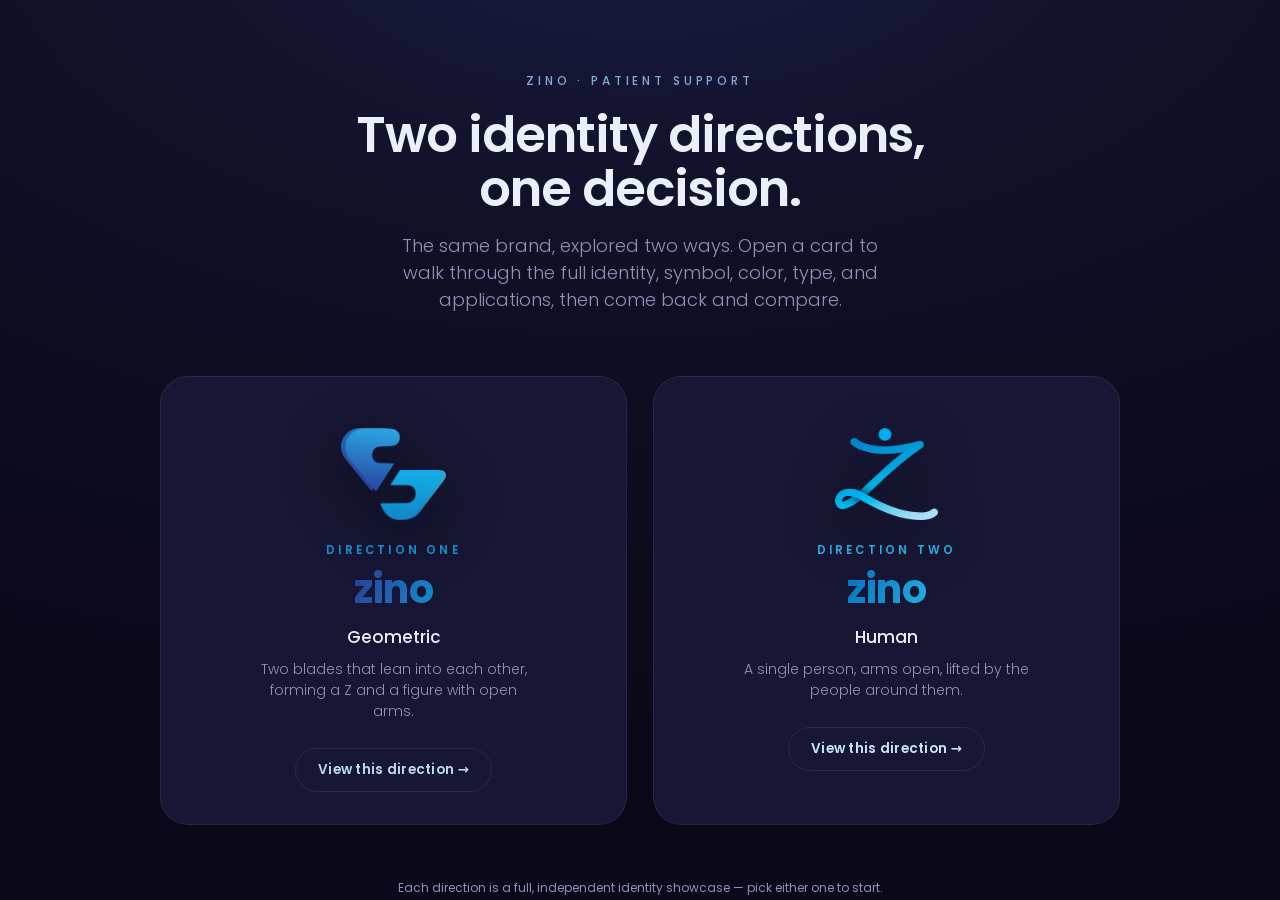
==== app/public/zino/index.html @ 40b1e0a9 "افزودن صفحه‌ی استاتیک Zino در مسیر /zino فایل مستقل HTML آپلودی کاربر (بدون جاوااسکریپت، دو مسیر طرا" ====
<!DOCTYPE html>
<html lang="en">
<head>
<meta charset="utf-8"/>
<meta name="viewport" content="width=device-width, initial-scale=1"/>
<title>Zino — Two Directions (standalone)</title>
<style>
  html,body{margin:0;padding:0;height:100%;background:#0A0819}
  .pane{display:none;position:fixed;inset:0}
  .pane iframe{display:block;width:100%;height:100%;border:0}
  #chooser{display:block}
  #geometric:target,#human:target{display:block}
  #geometric:target ~ #chooser,#human:target ~ #chooser{display:none}
</style>
</head>
<body>
<div class="pane" id="geometric"><iframe title="Geometric identity" srcdoc="&lt;!DOCTYPE html&gt;
&lt;html lang=&quot;en&quot;&gt;
&lt;head&gt;
&lt;meta charset=&quot;utf-8&quot;/&gt;
&lt;meta name=&quot;viewport&quot; content=&quot;width=device-width, initial-scale=1&quot;/&gt;
&lt;title&gt;Zino · Geometric Identity&lt;/title&gt;
&lt;link rel=&quot;preconnect&quot; href=&quot;https://fonts.googleapis.com&quot;&gt;
&lt;link rel=&quot;preconnect&quot; href=&quot;https://fonts.gstatic.com&quot; crossorigin&gt;
&lt;link href=&quot;https://fonts.googleapis.com/css2?family=Poppins:wght@300;400;500;600;700&amp;display=swap&quot; rel=&quot;stylesheet&quot;&gt;
&lt;style&gt;
:root{
  --navy900:#0A0819; --navy800:#110F26; --navy700:#0E1330; --navy600:#171634;
  --indigo:#2C3A94; --azure:#128FCD; --sky:#2AA0E0; --cyan:#14ADE6; --pale:#BBDEF4;
  --ink:#EAF0FA; --mut:#8C93B8; --line:rgba(255,255,255,.08);
  --grad:linear-gradient(120deg,#2C3A94,#128FCD);
  --f:&quot;Poppins&quot;,system-ui,-apple-system,sans-serif;
}
*{box-sizing:border-box;margin:0;padding:0}
html{scroll-behavior:smooth}
body{font-family:var(--f);background:var(--navy800);color:var(--ink);overflow-x:hidden;line-height:1.5;-webkit-font-smoothing:antialiased}
.wrap{max-width:1180px;margin:0 auto;padding:0 28px}
a{color:inherit;text-decoration:none}
h1,h2,h3{font-weight:600;letter-spacing:-.02em;line-height:1.05}
.eyebrow{font-size:12px;font-weight:500;letter-spacing:.34em;text-transform:uppercase;color:var(--azure)}
.mut{color:var(--mut)}

/* nav */
nav{position:fixed;top:0;left:0;right:0;z-index:50;display:flex;align-items:center;justify-content:space-between;
  padding:18px 28px;backdrop-filter:blur(10px);background:rgba(17,15,38,0);transition:background .4s,border-color .4s;border-bottom:1px solid transparent}
nav.solid{background:rgba(12,10,25,.72);border-bottom:1px solid var(--line)}
.brand{display:flex;align-items:center;gap:10px;font-weight:700;letter-spacing:-.01em;font-size:20px}
.brand svg{width:26px;height:23px}
.navlinks{display:flex;gap:26px;font-size:14px;color:var(--mut)}
.navlinks .switch{padding:5px 14px;border:1px solid var(--line);border-radius:40px;color:var(--ink)}
.navlinks .switch:hover{border-color:rgba(62,169,230,.5)}
.navlinks a:hover{color:var(--ink)}
@media(max-width:720px){.navlinks{display:none}}

/* hero */
.hero{position:relative;min-height:100svh;display:flex;flex-direction:column;align-items:center;justify-content:center;text-align:center;overflow:hidden;padding:96px 20px 120px}
.bg{position:absolute;inset:0;z-index:0;background:radial-gradient(120% 90% at 50% 10%,#1b1c46 0%,var(--navy800) 45%,var(--navy900) 100%)}
.pat{position:absolute;inset:-10%;width:120%;height:120%;opacity:.06;z-index:0;animation:heartbeat 1.8s ease-in-out infinite}
@keyframes heartbeat{0%,100%{opacity:.06}50%{opacity:0}}
.hero .inner{position:relative;z-index:2;display:flex;flex-direction:column;align-items:center}
.logostage{position:relative;width:min(64vw,440px);aspect-ratio:700/536;margin-bottom:48px}
@media(max-height:760px){.hero{padding:80px 20px 110px}.logostage{width:min(48vw,300px);margin-bottom:28px}.hero .eyebrow{margin-bottom:14px}.hero .sub{margin-top:12px}}
@media(max-height:600px){.hero{padding:64px 20px 100px}.logostage{width:min(38vw,220px);margin-bottom:18px}.scroll{bottom:16px}}
.logostage svg{position:absolute;inset:0;width:100%;height:100%;overflow:visible}
.lock .hwm,.lock .hps{opacity:0}
.lock .hwm{animation:rise .9s cubic-bezier(.2,.8,.2,1) 2.05s forwards}
.lock .hps{animation:rise .9s cubic-bezier(.2,.8,.2,1) 2.28s forwards}
.flourish{opacity:.5}
.flourish .ln{stroke-dasharray:var(--len);stroke-dashoffset:var(--len);animation:draw 2.4s ease .15s forwards}
@keyframes draw{to{stroke-dashoffset:0}}
.sym .piece{transform-box:fill-box;transform-origin:center;opacity:0}
.sym .pieceA{animation:inA 1.1s cubic-bezier(.2,.8,.2,1) 1.1s forwards}
.sym .pieceB{animation:inB 1.1s cubic-bezier(.2,.8,.2,1) 1.35s forwards}
@keyframes inA{from{opacity:0;transform:translate(-60px,-70px) rotate(-14deg) scale(.9)}to{opacity:1;transform:none}}
@keyframes inB{from{opacity:0;transform:translate(70px,72px) rotate(14deg) scale(.9)}to{opacity:1;transform:none}}
.hero h1{font-size:clamp(30px,5vw,60px);font-weight:600;max-width:14ch;opacity:0;animation:rise .9s ease 2s forwards}
.hero .sub{margin-top:18px;max-width:46ch;color:var(--mut);font-size:clamp(15px,1.6vw,18px);font-weight:300;opacity:0;animation:rise .9s ease 2.2s forwards}
.hero .eyebrow{opacity:0;animation:rise .9s ease 1.85s forwards;margin-bottom:22px}
@keyframes rise{from{opacity:0;transform:translateY(16px)}to{opacity:1;transform:none}}
.scroll{position:absolute;bottom:26px;left:50%;transform:translateX(-50%);z-index:2;font-size:11px;letter-spacing:.25em;text-transform:uppercase;color:var(--mut);opacity:0;text-align:center;animation:scrollRise 1s ease 2.6s forwards}
@keyframes scrollRise{from{opacity:0;transform:translate(-50%,16px)}to{opacity:1;transform:translateX(-50%)}}
.scroll::after{content:&quot;&quot;;display:block;width:1px;height:34px;margin:12px auto 0;background:linear-gradient(var(--azure),transparent);animation:pulse 1.8s ease-in-out infinite}
@keyframes pulse{0%,100%{opacity:.3;transform:scaleY(.6)}50%{opacity:1;transform:scaleY(1)}}

/* sections */
section{position:relative;padding:clamp(90px,13vh,150px) 0}
.reveal{opacity:0;transform:translateY(34px);transition:opacity .9s cubic-bezier(.2,.7,.2,1),transform .9s cubic-bezier(.2,.7,.2,1)}
.reveal.in{opacity:1;transform:none}
.d1{transition-delay:.08s}.d2{transition-delay:.16s}.d3{transition-delay:.24s}.d4{transition-delay:.32s}
.tag{font-size:12px;letter-spacing:.3em;text-transform:uppercase;color:var(--azure);margin-bottom:20px}

/* concept */
.concept h2{font-size:clamp(28px,4.4vw,52px);max-width:18ch;font-weight:500}
.concept .lead{margin-top:26px;max-width:56ch;font-size:clamp(17px,2vw,21px);color:#c7cde6;font-weight:300}
.concept .lead b{color:#fff;font-weight:600}

/* construction */
.constr{display:grid;grid-template-columns:1.1fr .9fr;gap:56px;align-items:center}
@media(max-width:820px){.constr{grid-template-columns:1fr;gap:36px}}
.stage{position:relative;aspect-ratio:461/404;width:100%;max-width:440px;margin:0 auto;background:radial-gradient(80% 80% at 50% 45%,#181a44,transparent 70%);border-radius:24px}
.stage svg{position:absolute;inset:8%;width:84%;height:84%;overflow:visible}
.stage .piece{transform-box:fill-box;transform-origin:center;transition:transform 1.2s cubic-bezier(.2,.8,.2,1),opacity 1s ease;opacity:.001}
.stage .pieceA{transform:translate(-14%,-16%) rotate(-10deg)}
.stage .pieceB{transform:translate(14%,16%) rotate(10deg)}
.stage.in .piece{opacity:1;transform:none}
.stage.in .pieceB{transition-delay:.18s}

/* system / lockups */
.grid{display:grid;gap:20px}
.lockgrid{grid-template-columns:repeat(3,1fr)}
@media(max-width:820px){.lockgrid{grid-template-columns:1fr 1fr}}
@media(max-width:520px){.lockgrid{grid-template-columns:1fr}}
.card{background:var(--navy600);border:1px solid var(--line);border-radius:20px;padding:34px 26px;display:flex;flex-direction:column;align-items:center;justify-content:center;gap:16px;min-height:210px;transition:transform .5s,border-color .5s}
.card:hover{transform:translateY(-4px);border-color:rgba(62,169,230,.4)}
.card .lab{font-size:12px;letter-spacing:.16em;text-transform:uppercase;color:var(--mut)}
.lk-vert{display:flex;flex-direction:column;align-items:center;gap:10px}
.lk-vert svg{width:64px;height:56px}
.lk-horiz{display:flex;align-items:center;gap:14px}
.lk-horiz svg{width:52px;height:46px}
.wm{font-weight:700;font-size:30px;letter-spacing:-.02em;line-height:.8}
.wm small{display:block;font-weight:300;font-size:8.5px;letter-spacing:.42em;color:var(--mut);margin-top:6px;text-transform:lowercase}
.card.onwhite{background:#fff} .card.onwhite .lab{color:#7a7f96}
.card.onblue{background:var(--indigo)}
.card svg .symMono path{}

/* color */
.swatches{display:grid;grid-template-columns:repeat(4,1fr);gap:16px}
@media(max-width:720px){.swatches{grid-template-columns:1fr 1fr}}
.sw{border-radius:18px;padding:20px;height:170px;display:flex;flex-direction:column;justify-content:flex-end;border:1px solid var(--line);transform:scale(.94);opacity:0;transition:transform .7s cubic-bezier(.2,.8,.2,1),opacity .7s}
.sw.in{transform:scale(1);opacity:1}
.sw .hex{font-size:13px;font-weight:500;letter-spacing:.04em} .sw .nm{font-size:12px;opacity:.7;margin-top:2px}

/* type */
.typewrap{display:grid;grid-template-columns:.8fr 1.2fr;gap:48px;align-items:center}
@media(max-width:820px){.typewrap{grid-template-columns:1fr;gap:28px}}
.aa{font-size:clamp(120px,20vw,240px);font-weight:700;line-height:.8;background:var(--grad);-webkit-background-clip:text;background-clip:text;color:transparent}
.specimen .z{font-weight:700;font-size:clamp(40px,7vw,84px);letter-spacing:-.03em}
.specimen .z small{display:block;font-weight:300;font-size:clamp(11px,1.6vw,15px);letter-spacing:.5em;color:var(--mut);margin-top:10px}
.wt{display:flex;gap:24px;flex-wrap:wrap;margin-top:26px;color:var(--mut);font-size:14px}
.wt b{color:var(--ink);font-weight:600}
.wt .l{font-weight:300}.wt .m{font-weight:500}.wt .b{font-weight:700}

/* applications */
.apps{display:grid;grid-template-columns:repeat(3,1fr);gap:22px;align-items:end}
@media(max-width:820px){.apps{grid-template-columns:1fr 1fr}}
@media(max-width:520px){.apps{grid-template-columns:1fr}}
.phone{background:linear-gradient(180deg,#14173a,#0d1030);border:1px solid var(--line);border-radius:34px;padding:14px;aspect-ratio:9/15;position:relative;box-shadow:0 30px 60px -30px rgba(0,0,0,.7)}
.screen{position:relative;background:linear-gradient(180deg,#0f1230,#0b0d24);border-radius:24px;height:100%;padding:20px 16px 30px;display:flex;flex-direction:column;gap:12px;overflow:hidden}
.screen::after{content:&quot;&quot;;position:absolute;bottom:12px;left:50%;transform:translateX(-50%);width:34%;height:4px;border-radius:3px;background:rgba(255,255,255,.16)}
.tabbar{margin-top:auto;display:flex;justify-content:space-around;align-items:center;padding:12px 6px 6px;border-top:1px solid var(--line)}
.tabbar span{width:24px;height:24px;border-radius:8px;background:rgba(255,255,255,.08)}
.tabbar span.on{background:var(--grad)}
.notch{position:absolute;top:20px;left:50%;transform:translateX(-50%);width:42px;height:5px;border-radius:3px;background:rgba(255,255,255,.15)}
.s-top{display:flex;align-items:center;gap:8px;margin-top:6px}
.s-top svg{width:22px;height:20px} .s-top .hi{font-size:12px;color:var(--mut)} .s-top .nm{font-weight:600;font-size:14px}
.tile{background:rgba(255,255,255,.05);border:1px solid var(--line);border-radius:14px;padding:12px}
.tile .t{font-size:10px;color:var(--mut);letter-spacing:.08em;text-transform:uppercase}
.tile .v{font-size:13px;font-weight:600;margin-top:4px}
.pill{background:var(--grad);color:#fff;border-radius:12px;padding:11px;text-align:center;font-size:12px;font-weight:600}
.ring svg{width:120px;height:120px;display:block;margin:2px auto}
.ring .rv{fill:#fff;font-size:22px;font-weight:700} .ring .rl{fill:var(--mut);font-size:9px;letter-spacing:.12em;text-transform:uppercase}
.appnote{grid-column:1/-1;text-align:center;color:var(--mut);font-size:13px;margin-top:8px}
.chip{display:inline-block;padding:3px 10px;border:1px solid var(--line);border-radius:20px;font-size:11px;color:var(--mut)}

/* footer */
footer{position:relative;text-align:center;padding:clamp(90px,14vh,160px) 0 70px;overflow:hidden}
.foot-sym{width:96px;height:84px;margin:0 auto 26px}
.bigmark{font-size:clamp(60px,15vw,180px);font-weight:700;letter-spacing:-.04em;line-height:.8;background:var(--grad);-webkit-background-clip:text;background-clip:text;color:transparent}
.bigmark small{display:block;-webkit-text-fill-color:var(--mut);color:var(--mut);font-weight:300;font-size:clamp(11px,1.6vw,16px);letter-spacing:.55em;margin-top:16px}
.cta{display:inline-block;margin-top:40px;background:var(--grad);color:#fff;font-weight:600;font-size:15px;padding:15px 34px;border-radius:40px;transition:transform .3s,box-shadow .3s;box-shadow:0 16px 40px -16px rgba(18,143,205,.7)}
.cta:hover{transform:translateY(-3px);box-shadow:0 22px 50px -16px rgba(18,143,205,.9)}
.micro{margin-top:40px;color:var(--mut);font-size:12px;letter-spacing:.04em}
.divider{height:1px;background:var(--line);max-width:1180px;margin:0 auto}
@media(prefers-reduced-motion:reduce){*{animation:none!important;transition:none!important} .sym .piece,.stage .piece,.sw,.reveal,.hero h1,.hero .sub,.hero .eyebrow{opacity:1!important;transform:none!important} .scroll{opacity:1!important;transform:translateX(-50%)!important} .flourish .ln{stroke-dashoffset:0!important} .lock .hwm,.lock .hps{opacity:1!important}}

/* traced wordmark uses */
.zh,.zs,.zp{display:block;width:auto}
.nav-wm{height:17px;width:auto;display:block}
.lkH .zh{height:22px} .lkH .zp{height:8px;margin-top:5px}
.lkV .zs{height:50px} .lkV .zp{height:8px;margin-top:8px}
.lkcol{display:flex;flex-direction:column;align-items:center}
.type-wm .zh{height:70px} .type-wm .zp{height:16px;margin-top:14px}
.foot-wm .zh{height:clamp(56px,13vw,150px)} .foot-wm .zp{height:clamp(11px,1.6vw,16px);margin-top:16px}

/* applications: real device */
.appstage{display:grid;grid-template-columns:.85fr 1.15fr;gap:60px;align-items:center}
@media(max-width:820px){.appstage{grid-template-columns:1fr;gap:40px;justify-items:center;text-align:center}}
.phonewrap{position:relative;display:flex;justify-content:center}
.phonewrap::before{content:&quot;&quot;;position:absolute;inset:-6% -14%;background:radial-gradient(closest-side,rgba(18,143,205,.38),rgba(44,58,148,.18) 55%,transparent 72%);filter:blur(34px);z-index:0}
.phoneimg{position:relative;z-index:1;width:min(70vw,310px);height:auto;filter:drop-shadow(0 44px 70px rgba(0,0,0,.6));animation:floaty 6.5s ease-in-out infinite}
@keyframes floaty{0%,100%{transform:translateY(0)}50%{transform:translateY(-12px)}}
.feat{list-style:none;display:flex;flex-direction:column;gap:22px;margin-top:28px}
@media(max-width:820px){.feat{text-align:left;display:inline-flex}}
.feat li{display:flex;gap:16px;align-items:flex-start}
.feat .fi{flex:none;width:42px;height:42px;border-radius:12px;background:var(--grad);display:grid;place-items:center;box-shadow:0 12px 26px -12px rgba(18,143,205,.75)}
.feat b{color:#fff;font-weight:600;font-size:16px}
.feat .ft{color:var(--mut);font-weight:300;font-size:14.5px;margin-top:2px}
&lt;/style&gt;
&lt;/head&gt;
&lt;body&gt;
&lt;svg width=&quot;0&quot; height=&quot;0&quot; style=&quot;position:absolute&quot; aria-hidden=&quot;true&quot;&gt;&lt;defs&gt;&lt;linearGradient id=&quot;footgrad&quot; x1=&quot;0&quot; y1=&quot;0&quot; x2=&quot;1&quot; y2=&quot;1&quot;&gt;&lt;stop offset=&quot;0&quot; stop-color=&quot;#2C3A94&quot;/&gt;&lt;stop offset=&quot;1&quot; stop-color=&quot;#128FCD&quot;/&gt;&lt;/linearGradient&gt;&lt;symbol id=&quot;wmS&quot; viewBox=&quot;0 0 960 1040&quot;&gt;&lt;g transform=&quot;translate(0.000000,1040.000000) scale(0.100000,-0.100000)&quot;&gt;&lt;path d=&quot;M5300 10374 c-102 -18 -163 -39 -240 -82 -74 -40 -186 -147 -219 -207 -11 -22 -25 -47 -30 -55 -26 -41 -44 -92 -57 -158 -70 -360 122 -673 469 -763 91 -24 254 -25 341 -3 250 63 409 211 489 454 30 92 30 240 0 330 -30 92 -87 207 -113 230 -3 3 -18 20 -33 39 -44 53 -142 127 -213 161 -39 18 -107 37 -175 50 -127 23 -118 22 -219 4z M590 8670 c-166 -25 -316 -132 -397 -284 l-38 -71 0 -175 c0 -167 1 -177 24 -220 66 -120 141 -196 261 -261 l45 -24 815 -2 c557 -2 816 -5 818 -13 2 -5 -54 -72 -124 -148 -233 -250 -369 -395 -474 -507 -47 -49 -137 -146 -200 -214 -63 -68 -126 -136 -140 -151 -239 -255 -306 -326 -365 -390 -38 -41 -99 -106 -135 -145 -37 -38 -100 -106 -141 -150 -40 -44 -76 -82 -79 -85 -3 -3 -39 -41 -80 -85 -40 -44 -113 -120 -160 -170 -91 -94 -157 -184 -183 -247 -9 -21 -21 -38 -26 -38 -7 0 -11 -62 -11 -184 0 -147 3 -185 14 -189 7 -3 17 -18 20 -33 14 -54 101 -160 176 -214 19 -14 58 -37 85 -50 l50 -25 1495 -5 c822 -3 1578 -3 1680 1 176 5 187 6 233 32 124 68 196 143 260 268 32 64 32 65 32 214 -1 149 -1 151 -33 215 -71 143 -178 238 -331 292 -55 20 -80 20 -973 18 -914 -1 -918 -1 -918 19 0 11 8 26 18 33 19 14 86 85 517 543 83 88 188 201 235 250 47 50 119 127 160 171 41 44 149 158 240 254 90 96 194 207 230 245 239 256 390 415 494 520 132 133 174 188 212 273 51 115 48 310 -6 424 -68 141 -183 241 -340 294 -52 18 -120 19 -1480 20 -784 1 -1450 -2 -1480 -6z M5320 8674 c-247 -50 -417 -173 -516 -374 -66 -134 -64 -69 -64 -1670 0 -1608 -3 -1533 67 -1677 29 -60 57 -98 123 -164 88 -89 140 -124 250 -166 80 -31 241 -42 346 -24 132 23 293 122 385 236 55 68 119 206 130 279 6 37 8 665 7 1561 l-3 1500 -23 55 c-49 120 -89 179 -176 263 -72 70 -161 121 -264 153 -75 23 -211 38 -262 28z M2030 4310 c-30 -4 -89 -13 -130 -19 -345 -51 -755 -233 -1021 -452 -84 -69 -211 -197 -283 -282 -54 -66 -173 -239 -207 -302 -82 -153 -167 -356 -186 -445 -2 -14 -11 -45 -19 -70 -7 -25 -24 -103 -36 -175 -23 -129 -23 -137 -23 -1030 l0 -900 22 -60 c41 -110 124 -244 204 -324 28 -28 121 -77 204 -108 76 -28 278 -26 360 4 70 26 118 48 161 77 44 30 169 198 208 281 64 134 66 164 66 1059 0 944 0 940 97 1126 63 121 91 159 182 250 111 112 208 176 356 233 75 30 221 57 305 57 108 0 263 -37 370 -88 229 -109 414 -315 505 -562 44 -118 47 -175 54 -1080 6 -658 11 -875 20 -905 26 -81 74 -167 137 -247 35 -45 64 -85 64 -89 0 -15 121 -81 205 -112 51 -19 80 -22 190 -21 113 1 139 4 197 26 86 32 176 86 196 118 9 14 40 54 68 90 61 77 95 141 123 236 22 70 22 75 18 969 -3 872 -4 904 -25 1015 -94 505 -339 932 -714 1246 -227 190 -542 353 -818 423 -192 49 -315 63 -555 66 -132 2 -265 0 -295 -5z M7070 4310 c-30 -5 -91 -13 -135 -20 -125 -17 -320 -66 -425 -105 -132 -49 -290 -120 -390 -176 -197 -110 -441 -316 -596 -504 -135 -164 -271 -409 -337 -607 -90 -269 -117 -437 -117 -733 0 -280 36 -523 106 -705 7 -19 16 -46 20 -60 11 -41 103 -238 152 -325 139 -247 381 -505 627 -671 287 -192 612 -319 947 -369 54 -7 106 -19 117 -24 27 -15 585 -15 613 0 11 6 63 17 117 25 149 22 230 43 426 111 121 42 311 132 395 187 19 13 62 40 94 61 202 130 415 345 571 575 149 219 282 557 310 790 4 30 13 70 21 89 18 44 20 590 3 624 -7 11 -20 68 -30 126 -19 106 -46 215 -69 281 -26 72 -52 136 -71 172 -10 20 -19 41 -19 47 0 13 -114 212 -155 272 -100 141 -266 325 -385 425 -73 61 -216 164 -227 164 -4 0 -14 6 -22 14 -9 7 -46 30 -83 49 -37 20 -75 41 -85 46 -36 20 -170 79 -213 94 -25 8 -56 20 -70 25 -29 12 -138 44 -225 66 -182 46 -369 66 -603 65 -114 -1 -232 -5 -262 -9z m438 -1100 c120 -22 141 -29 272 -93 127 -63 226 -145 324 -267 53 -66 136 -200 136 -219 0 -6 9 -30 19 -53 59 -132 89 -349 71 -523 -11 -113 -15 -132 -48 -245 -70 -243 -262 -476 -492 -597 -150 -78 -262 -105 -440 -105 -134 -1 -219 11 -315 43 -306 103 -538 333 -641 636 -33 97 -64 279 -64 378 0 159 51 375 118 505 126 243 302 396 582 506 30 11 129 33 220 47 63 10 155 5 258 -13z&quot;/&gt;&lt;/g&gt;&lt;/symbol&gt;&lt;symbol id=&quot;wmH&quot; viewBox=&quot;0 0 2056.000000 816.000000&quot;&gt;&lt;g transform=&quot;translate(0.000000,816.000000) scale(0.100000,-0.100000)&quot;&gt;&lt;path d=&quot;M6721 7565 c-26 -24 -54 -38 -86 -44 -71 -13 -223 -165 -236 -236 -6 -32 -20 -60 -44 -86 -35 -39 -35 -39 -35 -319 0 -280 0 -280 35 -319 24 -26 38 -54 44 -86 13 -71 165 -223 236 -236 32 -6 60 -20 86 -44 39 -35 39 -35 319 -35 280 0 280 0 319 35 26 24 54 38 86 44 44 8 59 20 181 142 134 134 134 134 134 211 0 75 1 78 40 123 59 68 62 261 5 324 -24 26 -38 54 -44 86 -6 31 -19 58 -40 79 -21 21 -34 48 -40 80 -13 72 -164 224 -236 237 -32 6 -60 20 -86 44 -39 35 -39 35 -319 35 -280 0 -280 0 -319 -35z M11199 5723 c-42 -38 -42 -38 -285 -43 -243 -5 -243 -5 -279 -40 -36 -35 -36 -35 -160 -40 -123 -5 -124 -5 -157 -37 -23 -22 -49 -36 -82 -42 -32 -6 -58 -19 -80 -40 -21 -21 -48 -34 -80 -40 -32 -6 -58 -19 -80 -40 -21 -21 -48 -34 -80 -40 -41 -8 -59 -19 -120 -80 -61 -61 -78 -72 -120 -80 -75 -14 -463 -402 -477 -477 -8 -42 -19 -59 -80 -120 -61 -61 -72 -79 -80 -120 -6 -32 -19 -59 -40 -80 -21 -22 -34 -48 -40 -80 -7 -34 -19 -59 -44 -84 -34 -35 -35 -38 -35 -112 0 -75 -1 -78 -40 -123 -40 -46 -40 -46 -40 -160 0 -114 0 -114 -40 -160 -40 -46 -40 -46 -40 -1246 0 -1199 0 -1199 35 -1238 24 -26 38 -54 44 -86 8 -44 20 -59 140 -179 131 -131 131 -131 215 -136 80 -6 86 -8 125 -43 62 -56 259 -57 320 -2 26 24 54 38 87 44 44 9 58 20 221 183 173 174 173 174 173 1290 0 1117 0 1117 40 1163 40 46 40 46 40 161 0 114 0 114 36 154 25 28 39 55 45 88 14 73 409 467 482 481 33 6 59 19 81 40 21 21 48 34 80 40 33 6 58 19 82 42 55 53 573 53 628 0 24 -23 49 -36 82 -42 32 -6 59 -19 80 -40 22 -21 48 -34 81 -40 74 -14 388 -328 402 -402 6 -33 19 -59 40 -81 20 -21 34 -48 40 -79 6 -32 20 -59 45 -87 36 -40 36 -40 36 -274 0 -235 0 -235 40 -281 40 -46 40 -46 40 -1002 0 -955 0 -955 75 -1032 64 -66 76 -84 84 -125 11 -59 18 -66 77 -77 32 -6 59 -19 80 -40 21 -21 48 -34 79 -40 32 -6 60 -20 86 -44 61 -55 258 -54 320 2 39 35 45 37 125 43 84 5 84 5 215 136 120 120 132 135 140 179 6 32 20 60 44 86 35 39 35 39 35 1238 0 1200 0 1200 -40 1246 -40 46 -40 46 -40 160 0 114 0 114 -40 160 -39 45 -40 48 -40 123 0 74 -1 77 -35 112 -25 25 -37 50 -44 84 -6 32 -19 58 -40 80 -21 21 -34 48 -40 80 -8 41 -19 59 -80 120 -61 61 -72 78 -80 120 -14 75 -402 463 -477 477 -42 8 -59 19 -120 80 -61 61 -79 72 -120 80 -32 6 -59 19 -80 40 -22 21 -48 34 -80 40 -32 6 -59 19 -80 40 -22 21 -48 34 -80 40 -33 6 -59 20 -82 42 -31 30 -39 32 -118 38 -79 5 -86 7 -120 40 -35 34 -35 34 -318 39 -283 5 -283 5 -325 43 -33 30 -49 37 -81 37 -32 0 -48 -7 -81 -37z M17279 5723 c-42 -38 -42 -38 -325 -43 -283 -5 -283 -5 -318 -39 -34 -33 -41 -35 -120 -40 -80 -6 -87 -8 -120 -40 -34 -33 -41 -35 -120 -40 -79 -6 -87 -8 -118 -38 -23 -22 -49 -36 -82 -42 -32 -6 -58 -19 -80 -40 -21 -21 -48 -34 -80 -40 -41 -8 -59 -19 -120 -80 -61 -61 -78 -72 -120 -80 -76 -14 -543 -481 -557 -557 -8 -42 -19 -59 -80 -120 -61 -61 -72 -79 -80 -120 -6 -32 -19 -59 -40 -80 -21 -22 -34 -48 -40 -80 -7 -34 -19 -59 -44 -84 -34 -35 -35 -38 -35 -112 0 -75 -1 -78 -40 -123 -40 -46 -40 -46 -40 -240 0 -194 0 -194 -40 -240 -40 -46 -40 -46 -40 -285 0 -239 0 -239 40 -285 40 -46 40 -46 40 -240 0 -194 0 -194 40 -240 39 -45 40 -48 40 -123 0 -74 1 -77 35 -112 25 -25 37 -50 44 -84 6 -32 19 -58 40 -80 21 -21 34 -48 40 -80 8 -41 19 -59 80 -120 61 -61 72 -78 80 -120 14 -76 481 -543 557 -557 42 -8 59 -19 120 -80 61 -61 79 -72 120 -80 32 -6 59 -19 80 -40 22 -21 48 -34 80 -40 33 -6 59 -20 82 -42 31 -30 39 -32 118 -38 79 -5 86 -7 120 -40 33 -32 40 -34 120 -40 79 -5 86 -7 120 -40 35 -34 35 -34 318 -39 283 -5 283 -5 325 -42 33 -31 49 -38 81 -38 32 0 48 7 81 38 42 37 42 37 325 42 283 5 283 5 318 39 34 33 41 35 120 40 80 6 87 8 120 40 34 33 41 35 120 40 79 6 87 8 118 38 23 22 49 36 82 42 32 6 58 19 80 40 21 21 48 34 80 40 41 8 59 19 120 80 61 61 78 72 120 80 76 14 543 481 557 557 8 42 19 59 80 120 61 61 72 79 80 120 7 34 19 59 44 84 34 35 35 38 35 113 0 76 1 78 40 121 39 43 40 45 40 119 0 74 1 77 40 122 40 46 40 46 40 280 0 234 0 234 40 280 39 45 40 47 40 125 0 78 -1 80 -40 125 -40 46 -40 46 -40 280 0 234 0 234 -40 280 -39 45 -40 48 -40 122 0 74 -1 76 -40 119 -39 43 -40 45 -40 121 0 75 -1 78 -35 113 -25 25 -37 50 -44 84 -8 41 -19 59 -80 120 -61 61 -72 78 -80 120 -14 76 -481 543 -557 557 -42 8 -59 19 -120 80 -61 61 -79 72 -120 80 -32 6 -59 19 -80 40 -22 21 -48 34 -80 40 -33 6 -59 20 -82 42 -31 30 -39 32 -118 38 -79 5 -86 7 -120 40 -33 32 -40 34 -120 40 -79 5 -86 7 -120 40 -35 34 -35 34 -318 39 -283 5 -283 5 -325 43 -33 30 -49 37 -81 37 -32 0 -48 -7 -81 -37z m395 -1282 c24 -23 49 -36 82 -42 32 -6 59 -19 80 -40 22 -21 48 -34 81 -40 41 -8 58 -20 119 -80 61 -61 79 -72 120 -80 61 -11 72 -22 83 -83 8 -43 20 -59 125 -165 116 -118 116 -118 116 -196 0 -77 0 -78 40 -121 40 -44 40 -44 40 -200 0 -156 0 -156 30 -182 19 -16 30 -36 30 -52 0 -16 -11 -36 -30 -52 -30 -26 -30 -26 -30 -182 0 -156 0 -156 -40 -200 -40 -43 -40 -44 -40 -121 0 -78 0 -78 -116 -196 -105 -106 -117 -122 -125 -165 -11 -61 -22 -72 -83 -83 -41 -8 -59 -19 -120 -80 -61 -60 -78 -72 -119 -80 -33 -6 -59 -19 -81 -40 -21 -21 -48 -34 -80 -40 -33 -6 -58 -19 -82 -42 -56 -54 -493 -53 -549 1 -34 33 -41 35 -121 41 -78 5 -86 7 -118 38 -24 23 -49 36 -83 42 -41 8 -58 20 -119 80 -61 61 -79 72 -120 80 -70 13 -150 93 -163 163 -8 41 -19 59 -80 120 -60 60 -72 78 -80 118 -6 33 -20 60 -45 88 -36 40 -36 40 -36 154 0 115 0 115 -40 161 -40 46 -40 46 -40 195 0 149 0 149 40 195 40 46 40 46 40 161 0 114 0 114 36 154 25 28 39 55 45 88 8 40 20 58 80 118 61 61 72 79 80 120 14 73 170 229 242 243 33 6 59 19 81 40 21 21 48 34 80 40 32 6 58 19 80 40 21 21 48 34 80 40 31 6 59 19 79 39 45 42 36 41 329 39 267 -2 267 -2 302 -36z M1359 5563 c-39 -35 -45 -37 -125 -43 -85 -5 -85 -5 -219 -141 -135 -135 -135 -135 -135 -419 0 -284 0 -284 135 -419 134 -136 134 -136 1141 -141 1006 -5 1006 -5 1025 -29 47 -57 45 -59 -297 -402 -305 -306 -316 -318 -325 -365 -9 -48 -21 -60 -560 -600 -541 -541 -551 -552 -560 -600 -9 -48 -19 -59 -364 -404 -355 -355 -355 -355 -355 -432 0 -75 -1 -78 -40 -123 -59 -68 -62 -261 -5 -324 24 -26 38 -54 44 -86 13 -71 165 -223 236 -236 32 -6 60 -20 86 -44 39 -35 39 -35 2039 -35 2000 0 2000 0 2039 35 26 24 54 38 86 44 42 8 59 20 141 102 94 94 94 94 94 172 0 77 0 78 41 122 34 37 42 52 42 85 0 33 -8 48 -42 85 -41 44 -41 45 -41 122 0 75 -1 78 -35 113 -25 25 -37 50 -44 84 -11 59 -18 66 -77 77 -41 8 -59 20 -125 84 -77 75 -77 75 -1229 75 -1179 0 -1190 0 -1190 39 0 10 179 196 426 442 417 417 426 426 435 475 9 48 17 57 680 720 660 660 671 672 680 720 9 46 19 59 160 200 140 140 152 155 160 199 6 32 20 60 44 86 54 60 54 258 0 318 -24 26 -38 54 -44 86 -6 31 -19 58 -40 79 -21 21 -34 48 -40 80 -11 59 -18 66 -77 77 -33 6 -59 20 -82 42 -31 29 -39 32 -117 38 -79 5 -85 7 -124 42 -41 37 -41 37 -1721 37 -1680 0 -1680 0 -1721 -37z M6959 5563 c-39 -35 -45 -37 -124 -42 -78 -6 -86 -9 -117 -38 -23 -23 -49 -36 -83 -42 -45 -8 -58 -19 -182 -143 -133 -134 -133 -134 -133 -2138 0 -2004 0 -2004 173 -2178 163 -163 177 -174 221 -183 33 -6 61 -20 87 -44 61 -55 417 -55 478 0 26 24 54 38 87 44 44 9 58 20 221 183 173 174 173 174 173 2136 0 1962 0 1962 -35 2001 -24 26 -38 54 -44 86 -13 72 -165 223 -237 236 -33 6 -59 19 -82 42 -31 29 -39 32 -117 38 -79 5 -85 7 -124 42 -33 30 -49 37 -81 37 -32 0 -48 -7 -81 -37z&quot;/&gt;&lt;/g&gt;&lt;/symbol&gt;&lt;symbol id=&quot;wmP&quot; viewBox=&quot;0 0 942 444&quot;&gt;&lt;g transform=&quot;translate(0.000000,444.000000) scale(0.100000,-0.100000)&quot;&gt;&lt;path d=&quot;M4610 4373 c-42 -22 -60 -54 -60 -112 0 -37 5 -49 39 -82 33 -34 45 -39 83 -39 38 0 49 5 86 43 36 37 42 49 42 85 0 91 -105 149 -190 105z M3496 4281 c-13 -15 -16 -44 -16 -180 0 -93 -4 -171 -10 -182 -10 -17 -22 -19 -120 -19 -129 0 -137 -6 -125 -96 9 -73 19 -79 130 -76 75 3 96 0 109 -13 14 -15 16 -58 16 -378 0 -199 5 -378 9 -397 33 -127 95 -210 196 -263 58 -31 63 -32 190 -32 129 0 131 0 200 35 l70 35 -1 53 c-3 97 -48 126 -123 80 -30 -19 -50 -23 -121 -23 -85 0 -87 1 -129 37 -24 20 -54 59 -66 87 -23 49 -24 57 -26 401 -1 260 1 354 10 363 8 8 73 13 204 15 105 2 197 8 203 13 6 5 14 35 18 66 11 92 8 93 -208 93 -124 0 -189 4 -205 13 -25 12 -25 12 -25 179 -1 198 -1 197 -98 203 -54 4 -68 1 -82 -14z M8416 4281 c-13 -15 -16 -44 -16 -180 0 -93 -4 -171 -10 -182 -10 -17 -22 -19 -120 -19 -129 0 -137 -6 -125 -96 9 -73 19 -79 130 -76 75 3 96 0 109 -13 14 -15 16 -58 16 -378 0 -199 5 -378 9 -397 33 -127 95 -210 196 -263 58 -31 63 -32 190 -32 129 0 131 0 200 35 l70 35 -1 53 c-3 97 -48 126 -123 80 -30 -19 -50 -23 -121 -23 -85 0 -87 1 -129 37 -24 20 -54 59 -66 87 -23 49 -24 57 -26 401 -1 260 1 354 10 363 8 8 73 13 204 15 105 2 197 8 203 13 6 5 14 35 18 66 11 92 8 93 -208 93 -124 0 -189 4 -205 13 -25 12 -25 12 -25 179 -1 198 -1 197 -98 203 -54 4 -68 1 -82 -14z M685 3953 c-91 -24 -233 -106 -261 -149 -9 -13 -25 -24 -35 -24 -19 0 -27 18 -31 80 l-3 35 -87 3 c-78 2 -88 1 -98 -17 -7 -14 -10 -262 -8 -810 3 -707 5 -792 19 -806 10 -10 39 -18 80 -20 103 -7 99 -18 99 286 0 141 3 264 6 273 9 22 41 20 54 -4 18 -33 111 -95 190 -126 71 -28 82 -29 230 -29 l155 0 75 38 c152 78 162 86 277 236 13 16 37 69 54 117 28 78 32 105 36 224 5 141 -2 190 -45 309 -32 88 -62 131 -153 222 -68 68 -103 95 -165 125 l-79 38 -145 2 c-80 2 -154 0 -165 -3z m283 -192 c20 -11 55 -28 78 -39 61 -30 129 -116 172 -219 35 -84 37 -93 37 -203 0 -110 -2 -119 -37 -203 -43 -103 -111 -189 -172 -219 -23 -11 -57 -28 -77 -39 -80 -43 -282 -33 -350 17 -18 13 -38 24 -45 24 -7 0 -42 33 -78 72 -49 55 -73 92 -98 153 -30 74 -32 88 -32 195 0 107 2 121 32 195 25 61 49 98 98 153 36 39 71 72 78 72 8 0 26 10 41 22 43 33 118 48 223 44 67 -3 102 -10 130 -25z M2194 3951 c-48 -12 -144 -61 -199 -102 -105 -76 -174 -175 -222 -319 -29 -87 -32 -106 -32 -227 -1 -124 1 -138 34 -238 61 -185 158 -296 340 -386 l70 -34 155 0 c139 0 159 2 195 21 22 12 55 25 73 29 18 4 62 31 98 62 76 64 100 67 97 9 -4 -59 7 -66 103 -66 45 0 85 4 89 10 3 5 6 271 6 590 0 319 -3 585 -6 590 -4 6 -44 10 -89 10 -96 0 -107 -7 -103 -66 3 -58 -21 -55 -97 9 -36 31 -80 58 -98 62 -18 4 -51 17 -73 28 -34 18 -61 21 -175 23 -74 2 -149 -1 -166 -5z m275 -172 c81 -18 187 -97 243 -179 17 -25 44 -81 60 -125 23 -66 28 -96 28 -175 0 -192 -84 -345 -242 -442 -62 -38 -136 -52 -236 -44 -79 6 -103 13 -182 56 -40 22 -147 135 -156 165 -3 11 -18 49 -32 85 -23 57 -27 79 -27 180 1 108 3 120 35 200 34 84 111 190 155 214 11 6 36 21 57 34 58 38 204 53 297 31z M5635 3950 c-54 -15 -159 -62 -188 -84 -202 -149 -287 -316 -287 -556 1 -124 9 -175 43 -260 68 -172 189 -302 337 -364 95 -40 124 -45 240 -46 140 0 267 35 350 98 62 47 141 132 166 178 12 22 30 54 40 71 26 44 14 60 -65 86 l-64 21 -34 -40 c-19 -21 -42 -55 -53 -74 -21 -39 -61 -76 -131 -120 -95 -61 -297 -66 -381 -9 -24 16 -48 29 -53 29 -13 0 -81 70 -119 121 -56 76 -105 256 -75 275 6 3 227 6 490 5 l479 -2 26 26 c25 25 26 29 19 102 -14 146 -57 253 -141 350 -32 37 -62 69 -66 71 -4 2 -22 14 -40 28 -18 13 -49 31 -68 39 -19 9 -55 26 -80 38 -38 18 -65 22 -180 24 -74 1 -148 -2 -165 -7z m257 -171 c87 -18 181 -89 229 -174 63 -111 73 -147 47 -173 -9 -9 -110 -12 -394 -12 -349 0 -384 2 -403 18 l-22 17 37 75 c35 70 134 190 158 190 6 0 27 12 47 26 58 40 195 55 301 33z M7255 3950 c-91 -26 -152 -58 -204 -107 -30 -29 -61 -53 -68 -53 -13 0 -20 22 -25 75 l-3 30 -85 3 c-71 2 -87 0 -97 -14 -17 -23 -19 -1134 -3 -1165 9 -16 22 -19 95 -19 48 0 87 4 90 11 4 6 6 153 6 327 -2 336 4 395 44 498 68 171 178 253 342 254 141 0 231 -58 294 -192 l34 -73 2 -395 c1 -217 4 -403 7 -412 3 -15 17 -18 90 -18 74 0 87 3 96 19 16 31 13 715 -4 828 -25 168 -114 296 -259 370 -71 37 -74 37 -197 40 -69 1 -138 -2 -155 -7z M4565 3890 c-3 -5 -6 -271 -6 -590 0 -319 3 -585 6 -590 4 -6 44 -10 90 -10 73 0 86 3 95 19 6 13 10 213 10 581 0 368 -4 568 -10 581 -9 16 -22 19 -95 19 -46 0 -86 -4 -90 -10z M8716 2061 c-13 -15 -16 -44 -16 -180 0 -93 -4 -171 -10 -182 -10 -17 -22 -19 -114 -19 -129 0 -140 -8 -130 -93 4 -31 13 -62 22 -69 10 -8 45 -12 107 -10 75 3 96 0 109 -13 14 -15 16 -58 16 -378 0 -199 5 -378 9 -397 33 -127 95 -210 196 -263 58 -31 63 -32 190 -32 126 0 132 1 197 32 73 36 83 51 72 110 -14 84 -54 103 -123 61 -30 -19 -50 -23 -121 -23 -85 0 -87 1 -129 37 -24 20 -54 59 -66 87 -23 49 -24 57 -26 401 -1 260 1 354 10 363 8 8 73 13 206 15 134 2 196 7 203 15 18 23 22 113 6 136 -15 20 -23 21 -197 21 -125 0 -190 4 -206 13 -25 12 -25 12 -25 179 -1 198 -1 197 -98 203 -54 4 -68 1 -82 -14z M435 1731 c-194 -51 -302 -153 -324 -309 -19 -139 14 -225 117 -307 43 -33 184 -83 327 -114 216 -47 237 -55 282 -106 42 -45 49 -67 44 -125 -4 -38 -49 -115 -82 -139 -37 -27 -174 -64 -214 -58 -201 31 -258 63 -320 182 -38 72 -42 76 -70 72 -16 -3 -52 -13 -80 -24 -47 -18 -50 -21 -53 -58 -2 -31 6 -54 35 -105 50 -84 125 -141 241 -183 84 -31 92 -32 242 -31 148 0 159 2 245 32 111 40 171 93 221 197 30 60 34 79 34 146 0 66 -4 84 -31 135 -55 105 -166 182 -295 205 -38 6 -93 20 -123 31 -30 10 -84 23 -120 29 -36 5 -81 20 -101 31 -123 73 -143 162 -60 266 35 43 49 52 112 73 72 23 72 23 157 5 46 -9 96 -23 110 -31 39 -20 93 -80 116 -128 l20 -42 71 1 c86 2 118 16 110 49 -27 108 -110 209 -206 250 -19 8 -53 25 -75 37 -34 18 -59 22 -170 24 -71 2 -143 0 -160 -5z M3445 1733 c-91 -24 -233 -106 -261 -149 -9 -13 -25 -24 -35 -24 -19 0 -27 18 -31 80 l-3 35 -87 3 c-78 2 -88 1 -98 -17 -7 -14 -10 -260 -8 -805 l3 -786 25 -24 c17 -16 41 -25 77 -29 48 -5 54 -4 73 20 19 24 20 39 20 279 0 139 3 259 6 268 9 22 41 20 54 -4 18 -33 111 -95 190 -126 71 -28 82 -29 230 -29 l155 0 75 38 c152 78 162 86 277 236 13 16 37 69 54 117 28 78 32 105 36 224 5 141 -2 190 -45 309 -32 88 -62 131 -153 222 -68 68 -103 95 -165 125 l-79 38 -145 2 c-80 2 -154 0 -165 -3z m283 -192 c20 -11 55 -28 78 -39 61 -30 129 -116 172 -219 35 -84 37 -93 37 -203 0 -110 -2 -119 -37 -203 -43 -103 -111 -189 -172 -219 -23 -11 -57 -28 -77 -39 -80 -43 -282 -33 -350 17 -18 13 -38 24 -45 24 -7 0 -42 33 -78 72 -49 55 -73 92 -98 153 -30 74 -32 88 -32 195 0 107 2 121 32 195 25 61 49 98 98 153 36 39 71 72 78 72 8 0 26 10 41 22 43 33 118 48 223 44 67 -3 102 -10 130 -25z M5065 1733 c-91 -24 -233 -106 -261 -149 -9 -13 -25 -24 -35 -24 -19 0 -27 18 -31 80 l-3 35 -87 3 c-78 2 -88 1 -98 -17 -7 -14 -10 -260 -8 -805 l3 -786 25 -24 c17 -16 41 -25 77 -29 48 -5 54 -4 73 20 19 24 20 39 20 279 0 139 3 259 6 268 9 22 41 20 54 -4 18 -33 111 -95 190 -126 71 -28 82 -29 230 -29 l155 0 75 38 c152 78 162 86 277 236 13 16 37 69 54 117 28 78 32 105 36 224 5 141 -2 190 -45 309 -32 88 -62 131 -153 222 -68 68 -103 95 -165 125 l-79 38 -145 2 c-80 2 -154 0 -165 -3z m283 -192 c20 -11 55 -28 78 -39 61 -30 129 -116 172 -219 35 -84 37 -93 37 -203 0 -110 -2 -119 -37 -203 -43 -103 -111 -189 -172 -219 -23 -11 -57 -28 -77 -39 -80 -43 -282 -33 -350 17 -18 13 -38 24 -45 24 -7 0 -42 33 -78 72 -49 55 -73 92 -98 153 -30 74 -32 88 -32 195 0 107 2 121 32 195 25 61 49 98 98 153 36 39 71 72 78 72 8 0 26 10 41 22 43 33 118 48 223 44 67 -3 102 -10 130 -25z M6480 1725 c-158 -47 -187 -64 -289 -166 -89 -88 -120 -137 -158 -249 -29 -87 -32 -105 -32 -225 -1 -140 4 -169 42 -258 57 -135 129 -227 244 -314 30 -22 107 -53 198 -79 55 -16 240 -19 295 -5 244 63 452 282 480 506 5 38 12 88 15 110 3 22 -1 88 -9 146 -33 233 -170 412 -381 501 -38 16 -86 34 -105 39 -53 13 -249 10 -300 -6z m310 -182 c18 -10 44 -25 60 -34 80 -45 148 -128 193 -238 29 -70 32 -85 32 -191 0 -106 -3 -121 -32 -191 -56 -137 -124 -208 -260 -274 -82 -39 -279 -27 -344 21 -18 13 -37 24 -42 24 -9 0 -65 55 -120 117 -16 18 -42 70 -59 115 -27 73 -31 96 -32 193 0 103 2 115 33 192 25 62 49 98 98 152 35 39 70 71 77 71 8 0 26 10 41 22 43 34 118 48 227 43 69 -3 106 -9 128 -22z M1322 1658 c-4 -13 -5 -212 -2 -443 5 -382 7 -423 23 -455 10 -19 28 -59 39 -87 10 -29 23 -53 27 -53 4 0 16 -15 25 -32 18 -33 60 -64 170 -128 l61 -35 150 0 c144 0 152 1 206 28 31 15 61 27 67 27 6 0 43 27 82 61 59 50 73 59 86 48 10 -8 13 -22 8 -45 -10 -54 6 -64 102 -64 45 0 85 4 89 10 7 12 7 1168 0 1180 -4 6 -44 10 -90 10 -73 0 -86 -3 -95 -19 -6 -13 -10 -145 -10 -361 0 -281 -3 -346 -15 -369 -8 -16 -19 -50 -25 -76 -19 -83 -90 -163 -188 -212 -74 -37 -80 -38 -182 -38 -99 0 -108 2 -154 30 -84 52 -122 100 -151 192 l-26 82 1 365 c0 242 -3 373 -10 386 -9 18 -21 20 -96 20 -79 0 -85 -2 -92 -22z M7610 1661 c-6 -13 -10 -213 -10 -581 0 -368 4 -568 10 -581 9 -16 22 -19 96 -19 60 0 86 4 90 13 2 7 6 145 7 307 l2 295 28 62 c15 34 27 68 27 74 0 20 75 124 116 161 74 66 187 108 295 108 70 0 83 11 100 86 12 55 12 57 -10 75 -19 15 -40 19 -108 19 -72 0 -95 -4 -153 -30 -38 -16 -71 -30 -74 -30 -19 0 -133 -101 -155 -137 -28 -45 -56 -55 -66 -23 -3 10 -5 59 -3 107 1 48 -1 94 -5 101 -6 8 -36 12 -92 12 -73 0 -86 -3 -95 -19z&quot;/&gt;&lt;/g&gt;&lt;/symbol&gt;&lt;/defs&gt;&lt;/svg&gt;
&lt;nav id=&quot;nav&quot;&gt;
  &lt;div class=&quot;brand&quot;&gt;&lt;svg class=&quot;&quot; viewBox=&quot;0 0 461 404&quot; xmlns=&quot;http://www.w3.org/2000/svg&quot; aria-hidden=&quot;true&quot;&gt;
&lt;defs&gt;&lt;linearGradient id=&quot;g_A_echo_nv&quot; x1=&quot;0.1&quot; y1=&quot;1&quot; x2=&quot;0&quot; y2=&quot;0&quot;&gt;&lt;stop offset=&quot;0&quot; stop-color=&quot;#2569B2&quot;/&gt;&lt;stop offset=&quot;1&quot; stop-color=&quot;#2D3A97&quot;/&gt;&lt;/linearGradient&gt;&lt;linearGradient id=&quot;g_A_main_nv&quot; x1=&quot;0.1&quot; y1=&quot;1&quot; x2=&quot;0&quot; y2=&quot;0&quot;&gt;&lt;stop offset=&quot;0&quot; stop-color=&quot;#2AA0E0&quot;/&gt;&lt;stop offset=&quot;1&quot; stop-color=&quot;#28419A&quot;/&gt;&lt;/linearGradient&gt;&lt;linearGradient id=&quot;g_B_main_nv&quot; x1=&quot;0.1&quot; y1=&quot;1&quot; x2=&quot;0&quot; y2=&quot;0&quot;&gt;&lt;stop offset=&quot;0&quot; stop-color=&quot;#37A6C6&quot;/&gt;&lt;stop offset=&quot;1&quot; stop-color=&quot;#0F79BE&quot;/&gt;&lt;/linearGradient&gt;&lt;linearGradient id=&quot;g_B_echo_nv&quot; x1=&quot;0.1&quot; y1=&quot;1&quot; x2=&quot;0&quot; y2=&quot;0&quot;&gt;&lt;stop offset=&quot;0&quot; stop-color=&quot;#14ADE6&quot;/&gt;&lt;stop offset=&quot;1&quot; stop-color=&quot;#1085C6&quot;/&gt;&lt;/linearGradient&gt;&lt;/defs&gt;
&lt;g transform=&quot;translate(0.000000,404.000000) scale(0.100000,-0.100000)&quot; style=&quot;isolation:isolate&quot;&gt;
  &lt;g class=&quot;piece pieceA&quot;&gt;&lt;g class=&quot;pieceInner&quot;&gt;&lt;path d=&quot;M659 4025 c-208 -41 -393 -169 -518 -355 -168 -252 -185 -535 -49 -821 38 -79 115 -179 642 -835 329 -409 603 -743 607 -742 5 2 188 278 407 613 l398 610 -311 6 c-253 4 -322 9 -375 23 -134 37 -220 107 -261 215 -28 75 -24 231 8 303 47 104 156 184 283 208 29 6 152 10 274 10 121 0 253 5 291 10 96 14 203 67 250 125 120 146 108 389 -25 523 -48 48 -140 95 -218 111 -81 17 -1316 13 -1403 -4z&quot; opacity=&quot;0.5&quot; fill=&quot;url(#g_A_echo_nv)&quot;/&gt;&lt;path d=&quot;M845 4005 c-174 -38 -299 -109 -421 -236 -100 -106 -162 -211 -206 -349 -20 -64 -23 -95 -22 -215 0 -123 4 -151 28 -230 53 -176 70 -199 705 -988 327 -406 598 -736 603 -735 13 5 806 1222 801 1231 -2 4 -145 7 -316 7 -272 0 -321 2 -378 18 -174 49 -258 150 -267 324 -10 194 79 328 256 385 36 12 119 18 347 23 266 6 306 10 356 28 112 40 171 92 218 192 23 48 26 68 26 160 0 97 -2 110 -32 172 -52 111 -138 179 -270 213 -79 21 -1334 21 -1428 0z&quot; fill=&quot;url(#g_A_main_nv)&quot;/&gt;&lt;/g&gt;&lt;/g&gt;
  &lt;g class=&quot;piece pieceB&quot;&gt;&lt;g class=&quot;pieceInner&quot;&gt;&lt;path d=&quot;M2552 1871 c-117 -181 -212 -332 -212 -336 0 -4 181 -6 403 -4 361 4 408 2 456 -13 112 -36 184 -101 224 -202 30 -74 29 -238 -1 -316 -43 -111 -123 -186 -247 -232 -60 -23 -65 -23 -668 -26 -609 -3 -609 -3 -602 -30 17 -67 70 -188 118 -266 137 -226 314 -369 518 -420 86 -21 284 -21 387 0 169 35 351 133 457 246 28 29 212 264 410 523 198 259 451 589 562 735 220 287 246 332 247 435 2 105 -49 169 -170 215 -53 19 -75 20 -863 20 l-807 0 -212 -329z&quot; style=&quot;mix-blend-mode:multiply&quot; fill=&quot;url(#g_B_main_nv)&quot;/&gt;&lt;path d=&quot;M2376 1864 l-216 -335 408 1 c356 2 414 0 462 -15 111 -34 196 -114 231 -220 17 -52 17 -196 0 -263 -29 -116 -125 -215 -256 -264 -60 -23 -65 -23 -667 -26 -395 -2 -608 -6 -608 -13 0 -22 43 -136 77 -203 133 -265 336 -444 566 -501 108 -26 297 -22 422 9 162 41 322 132 427 242 77 82 1162 1511 1187 1564 38 80 37 180 -2 238 -31 47 -81 82 -151 106 -41 14 -140 16 -855 16 l-809 0 -216 -336z&quot; opacity=&quot;0.5&quot; fill=&quot;url(#g_B_echo_nv)&quot;/&gt;&lt;/g&gt;&lt;/g&gt;
&lt;/g&gt;&lt;/svg&gt;&lt;svg class=&quot;nav-wm&quot; viewBox=&quot;0 0 1285 510&quot;&gt;&lt;use href=&quot;#wmH&quot; fill=&quot;#EAF0FA&quot;/&gt;&lt;/svg&gt;&lt;/div&gt;
  &lt;div class=&quot;navlinks&quot;&gt;
    &lt;a class=&quot;switch&quot; href=&quot;#chooser&quot; target=&quot;_parent&quot;&gt;&amp;larr; Directions&lt;/a&gt;
    &lt;a href=&quot;#concept&quot;&gt;Concept&lt;/a&gt;&lt;a href=&quot;#construction&quot;&gt;Construction&lt;/a&gt;
    &lt;a href=&quot;#system&quot;&gt;System&lt;/a&gt;&lt;a href=&quot;#color&quot;&gt;Color&lt;/a&gt;&lt;a href=&quot;#type&quot;&gt;Type&lt;/a&gt;&lt;a href=&quot;#apps&quot;&gt;Applications&lt;/a&gt;
  &lt;/div&gt;
&lt;/nav&gt;

&lt;header class=&quot;hero&quot;&gt;
  &lt;div class=&quot;bg&quot;&gt;&lt;/div&gt;&lt;svg class=&quot;pat&quot; viewBox=&quot;0 0 720 720&quot; preserveAspectRatio=&quot;xMidYMid slice&quot; xmlns=&quot;http://www.w3.org/2000/svg&quot; aria-hidden=&quot;true&quot;&gt;
&lt;defs&gt;
&lt;pattern id=&quot;pp&quot; width=&quot;360&quot; height=&quot;360&quot; patternUnits=&quot;userSpaceOnUse&quot;&gt;
  &lt;g transform=&quot;translate(100,100) rotate(8) scale(0.325)&quot;&gt;&lt;g transform=&quot;translate(0.000000,404.000000) scale(0.100000,-0.100000)&quot; style=&quot;isolation:isolate&quot;&gt;&lt;path d=&quot;M659 4025 c-208 -41 -393 -169 -518 -355 -168 -252 -185 -535 -49 -821 38 -79 115 -179 642 -835 329 -409 603 -743 607 -742 5 2 188 278 407 613 l398 610 -311 6 c-253 4 -322 9 -375 23 -134 37 -220 107 -261 215 -28 75 -24 231 8 303 47 104 156 184 283 208 29 6 152 10 274 10 121 0 253 5 291 10 96 14 203 67 250 125 120 146 108 389 -25 523 -48 48 -140 95 -218 111 -81 17 -1316 13 -1403 -4z&quot; opacity=&quot;0.5&quot; fill=&quot;#128FCD&quot;/&gt;&lt;path d=&quot;M845 4005 c-174 -38 -299 -109 -421 -236 -100 -106 -162 -211 -206 -349 -20 -64 -23 -95 -22 -215 0 -123 4 -151 28 -230 53 -176 70 -199 705 -988 327 -406 598 -736 603 -735 13 5 806 1222 801 1231 -2 4 -145 7 -316 7 -272 0 -321 2 -378 18 -174 49 -258 150 -267 324 -10 194 79 328 256 385 36 12 119 18 347 23 266 6 306 10 356 28 112 40 171 92 218 192 23 48 26 68 26 160 0 97 -2 110 -32 172 -52 111 -138 179 -270 213 -79 21 -1334 21 -1428 0z&quot; fill=&quot;#128FCD&quot;/&gt;&lt;path d=&quot;M2552 1871 c-117 -181 -212 -332 -212 -336 0 -4 181 -6 403 -4 361 4 408 2 456 -13 112 -36 184 -101 224 -202 30 -74 29 -238 -1 -316 -43 -111 -123 -186 -247 -232 -60 -23 -65 -23 -668 -26 -609 -3 -609 -3 -602 -30 17 -67 70 -188 118 -266 137 -226 314 -369 518 -420 86 -21 284 -21 387 0 169 35 351 133 457 246 28 29 212 264 410 523 198 259 451 589 562 735 220 287 246 332 247 435 2 105 -49 169 -170 215 -53 19 -75 20 -863 20 l-807 0 -212 -329z&quot; style=&quot;mix-blend-mode:multiply&quot; fill=&quot;#128FCD&quot;/&gt;&lt;path d=&quot;M2376 1864 l-216 -335 408 1 c356 2 414 0 462 -15 111 -34 196 -114 231 -220 17 -52 17 -196 0 -263 -29 -116 -125 -215 -256 -264 -60 -23 -65 -23 -667 -26 -395 -2 -608 -6 -608 -13 0 -22 43 -136 77 -203 133 -265 336 -444 566 -501 108 -26 297 -22 422 9 162 41 322 132 427 242 77 82 1162 1511 1187 1564 38 80 37 180 -2 238 -31 47 -81 82 -151 106 -41 14 -140 16 -855 16 l-809 0 -216 -336z&quot; opacity=&quot;0.5&quot; fill=&quot;#128FCD&quot;/&gt;&lt;/g&gt;&lt;/g&gt;
  &lt;g transform=&quot;translate(280,280) rotate(-6) scale(0.325)&quot;&gt;&lt;g transform=&quot;translate(0.000000,404.000000) scale(0.100000,-0.100000)&quot; style=&quot;isolation:isolate&quot;&gt;&lt;path d=&quot;M659 4025 c-208 -41 -393 -169 -518 -355 -168 -252 -185 -535 -49 -821 38 -79 115 -179 642 -835 329 -409 603 -743 607 -742 5 2 188 278 407 613 l398 610 -311 6 c-253 4 -322 9 -375 23 -134 37 -220 107 -261 215 -28 75 -24 231 8 303 47 104 156 184 283 208 29 6 152 10 274 10 121 0 253 5 291 10 96 14 203 67 250 125 120 146 108 389 -25 523 -48 48 -140 95 -218 111 -81 17 -1316 13 -1403 -4z&quot; opacity=&quot;0.5&quot; fill=&quot;#2C3A94&quot;/&gt;&lt;path d=&quot;M845 4005 c-174 -38 -299 -109 -421 -236 -100 -106 -162 -211 -206 -349 -20 -64 -23 -95 -22 -215 0 -123 4 -151 28 -230 53 -176 70 -199 705 -988 327 -406 598 -736 603 -735 13 5 806 1222 801 1231 -2 4 -145 7 -316 7 -272 0 -321 2 -378 18 -174 49 -258 150 -267 324 -10 194 79 328 256 385 36 12 119 18 347 23 266 6 306 10 356 28 112 40 171 92 218 192 23 48 26 68 26 160 0 97 -2 110 -32 172 -52 111 -138 179 -270 213 -79 21 -1334 21 -1428 0z&quot; fill=&quot;#2C3A94&quot;/&gt;&lt;path d=&quot;M2552 1871 c-117 -181 -212 -332 -212 -336 0 -4 181 -6 403 -4 361 4 408 2 456 -13 112 -36 184 -101 224 -202 30 -74 29 -238 -1 -316 -43 -111 -123 -186 -247 -232 -60 -23 -65 -23 -668 -26 -609 -3 -609 -3 -602 -30 17 -67 70 -188 118 -266 137 -226 314 -369 518 -420 86 -21 284 -21 387 0 169 35 351 133 457 246 28 29 212 264 410 523 198 259 451 589 562 735 220 287 246 332 247 435 2 105 -49 169 -170 215 -53 19 -75 20 -863 20 l-807 0 -212 -329z&quot; style=&quot;mix-blend-mode:multiply&quot; fill=&quot;#2C3A94&quot;/&gt;&lt;path d=&quot;M2376 1864 l-216 -335 408 1 c356 2 414 0 462 -15 111 -34 196 -114 231 -220 17 -52 17 -196 0 -263 -29 -116 -125 -215 -256 -264 -60 -23 -65 -23 -667 -26 -395 -2 -608 -6 -608 -13 0 -22 43 -136 77 -203 133 -265 336 -444 566 -501 108 -26 297 -22 422 9 162 41 322 132 427 242 77 82 1162 1511 1187 1564 38 80 37 180 -2 238 -31 47 -81 82 -151 106 -41 14 -140 16 -855 16 l-809 0 -216 -336z&quot; opacity=&quot;0.5&quot; fill=&quot;#2C3A94&quot;/&gt;&lt;/g&gt;&lt;/g&gt;
&lt;/pattern&gt;
&lt;/defs&gt;
&lt;rect width=&quot;720&quot; height=&quot;720&quot; fill=&quot;url(#pp)&quot;/&gt;
&lt;/svg&gt;
  &lt;div class=&quot;inner&quot;&gt;
    &lt;div class=&quot;eyebrow&quot;&gt;Zino · Patient Support&lt;/div&gt;
    &lt;div class=&quot;logostage&quot;&gt;&lt;svg class=&quot;lock&quot; viewBox=&quot;0 -118 700 536&quot; xmlns=&quot;http://www.w3.org/2000/svg&quot; aria-label=&quot;Zino patient support&quot;&gt;&lt;defs&gt;&lt;linearGradient id=&quot;g_A_echo_hero&quot; x1=&quot;0.1&quot; y1=&quot;1&quot; x2=&quot;0&quot; y2=&quot;0&quot;&gt;&lt;stop offset=&quot;0&quot; stop-color=&quot;#2569B2&quot;/&gt;&lt;stop offset=&quot;1&quot; stop-color=&quot;#2D3A97&quot;/&gt;&lt;/linearGradient&gt;&lt;linearGradient id=&quot;g_A_main_hero&quot; x1=&quot;0.1&quot; y1=&quot;1&quot; x2=&quot;0&quot; y2=&quot;0&quot;&gt;&lt;stop offset=&quot;0&quot; stop-color=&quot;#2AA0E0&quot;/&gt;&lt;stop offset=&quot;1&quot; stop-color=&quot;#28419A&quot;/&gt;&lt;/linearGradient&gt;&lt;linearGradient id=&quot;g_B_main_hero&quot; x1=&quot;0.1&quot; y1=&quot;1&quot; x2=&quot;0&quot; y2=&quot;0&quot;&gt;&lt;stop offset=&quot;0&quot; stop-color=&quot;#37A6C6&quot;/&gt;&lt;stop offset=&quot;1&quot; stop-color=&quot;#0F79BE&quot;/&gt;&lt;/linearGradient&gt;&lt;linearGradient id=&quot;g_B_echo_hero&quot; x1=&quot;0.1&quot; y1=&quot;1&quot; x2=&quot;0&quot; y2=&quot;0&quot;&gt;&lt;stop offset=&quot;0&quot; stop-color=&quot;#14ADE6&quot;/&gt;&lt;stop offset=&quot;1&quot; stop-color=&quot;#1085C6&quot;/&gt;&lt;/linearGradient&gt;&lt;/defs&gt;&lt;g class=&quot;flourish&quot; fill=&quot;none&quot; stroke=&quot;#3EA9E6&quot; stroke-width=&quot;14&quot; stroke-linejoin=&quot;round&quot;&gt;&lt;g transform=&quot;translate(0.000000,404.000000) scale(0.100000,-0.100000)&quot; style=&quot;isolation:isolate&quot;&gt;&lt;path class=&quot;ln&quot; d=&quot;M845 4005 c-174 -38 -299 -109 -421 -236 -100 -106 -162 -211 -206 -349 -20 -64 -23 -95 -22 -215 0 -123 4 -151 28 -230 53 -176 70 -199 705 -988 327 -406 598 -736 603 -735 13 5 806 1222 801 1231 -2 4 -145 7 -316 7 -272 0 -321 2 -378 18 -174 49 -258 150 -267 324 -10 194 79 328 256 385 36 12 119 18 347 23 266 6 306 10 356 28 112 40 171 92 218 192 23 48 26 68 26 160 0 97 -2 110 -32 172 -52 111 -138 179 -270 213 -79 21 -1334 21 -1428 0z&quot;/&gt;&lt;path class=&quot;ln&quot; d=&quot;M2552 1871 c-117 -181 -212 -332 -212 -336 0 -4 181 -6 403 -4 361 4 408 2 456 -13 112 -36 184 -101 224 -202 30 -74 29 -238 -1 -316 -43 -111 -123 -186 -247 -232 -60 -23 -65 -23 -668 -26 -609 -3 -609 -3 -602 -30 17 -67 70 -188 118 -266 137 -226 314 -369 518 -420 86 -21 284 -21 387 0 169 35 351 133 457 246 28 29 212 264 410 523 198 259 451 589 562 735 220 287 246 332 247 435 2 105 -49 169 -170 215 -53 19 -75 20 -863 20 l-807 0 -212 -329z&quot;/&gt;&lt;/g&gt;&lt;/g&gt;&lt;g class=&quot;sym&quot;&gt;&lt;g transform=&quot;translate(0.000000,404.000000) scale(0.100000,-0.100000)&quot; style=&quot;isolation:isolate&quot;&gt;&lt;g class=&quot;piece pieceA&quot;&gt;&lt;g class=&quot;pieceInner&quot;&gt;&lt;path d=&quot;M659 4025 c-208 -41 -393 -169 -518 -355 -168 -252 -185 -535 -49 -821 38 -79 115 -179 642 -835 329 -409 603 -743 607 -742 5 2 188 278 407 613 l398 610 -311 6 c-253 4 -322 9 -375 23 -134 37 -220 107 -261 215 -28 75 -24 231 8 303 47 104 156 184 283 208 29 6 152 10 274 10 121 0 253 5 291 10 96 14 203 67 250 125 120 146 108 389 -25 523 -48 48 -140 95 -218 111 -81 17 -1316 13 -1403 -4z&quot; opacity=&quot;0.5&quot; fill=&quot;url(#g_A_echo_hero)&quot;/&gt;&lt;path d=&quot;M845 4005 c-174 -38 -299 -109 -421 -236 -100 -106 -162 -211 -206 -349 -20 -64 -23 -95 -22 -215 0 -123 4 -151 28 -230 53 -176 70 -199 705 -988 327 -406 598 -736 603 -735 13 5 806 1222 801 1231 -2 4 -145 7 -316 7 -272 0 -321 2 -378 18 -174 49 -258 150 -267 324 -10 194 79 328 256 385 36 12 119 18 347 23 266 6 306 10 356 28 112 40 171 92 218 192 23 48 26 68 26 160 0 97 -2 110 -32 172 -52 111 -138 179 -270 213 -79 21 -1334 21 -1428 0z&quot; fill=&quot;url(#g_A_main_hero)&quot;/&gt;&lt;/g&gt;&lt;/g&gt;&lt;g class=&quot;piece pieceB&quot;&gt;&lt;g class=&quot;pieceInner&quot;&gt;&lt;path d=&quot;M2552 1871 c-117 -181 -212 -332 -212 -336 0 -4 181 -6 403 -4 361 4 408 2 456 -13 112 -36 184 -101 224 -202 30 -74 29 -238 -1 -316 -43 -111 -123 -186 -247 -232 -60 -23 -65 -23 -668 -26 -609 -3 -609 -3 -602 -30 17 -67 70 -188 118 -266 137 -226 314 -369 518 -420 86 -21 284 -21 387 0 169 35 351 133 457 246 28 29 212 264 410 523 198 259 451 589 562 735 220 287 246 332 247 435 2 105 -49 169 -170 215 -53 19 -75 20 -863 20 l-807 0 -212 -329z&quot; style=&quot;mix-blend-mode:multiply&quot; fill=&quot;url(#g_B_main_hero)&quot;/&gt;&lt;path d=&quot;M2376 1864 l-216 -335 408 1 c356 2 414 0 462 -15 111 -34 196 -114 231 -220 17 -52 17 -196 0 -263 -29 -116 -125 -215 -256 -264 -60 -23 -65 -23 -667 -26 -395 -2 -608 -6 -608 -13 0 -22 43 -136 77 -203 133 -265 336 -444 566 -501 108 -26 297 -22 422 9 162 41 322 132 427 242 77 82 1162 1511 1187 1564 38 80 37 180 -2 238 -31 47 -81 82 -151 106 -41 14 -140 16 -855 16 l-809 0 -216 -336z&quot; opacity=&quot;0.5&quot; fill=&quot;url(#g_B_echo_hero)&quot;/&gt;&lt;/g&gt;&lt;/g&gt;&lt;/g&gt;&lt;/g&gt;&lt;g class=&quot;hwm&quot; fill=&quot;#fff&quot;&gt;&lt;g transform=&quot;translate(263,-103) scale(0.25)&quot;&gt;&lt;g transform=&quot;translate(0.000000,1040.000000) scale(0.100000,-0.100000)&quot;&gt;&lt;path d=&quot;M5300 10374 c-102 -18 -163 -39 -240 -82 -74 -40 -186 -147 -219 -207 -11 -22 -25 -47 -30 -55 -26 -41 -44 -92 -57 -158 -70 -360 122 -673 469 -763 91 -24 254 -25 341 -3 250 63 409 211 489 454 30 92 30 240 0 330 -30 92 -87 207 -113 230 -3 3 -18 20 -33 39 -44 53 -142 127 -213 161 -39 18 -107 37 -175 50 -127 23 -118 22 -219 4z M590 8670 c-166 -25 -316 -132 -397 -284 l-38 -71 0 -175 c0 -167 1 -177 24 -220 66 -120 141 -196 261 -261 l45 -24 815 -2 c557 -2 816 -5 818 -13 2 -5 -54 -72 -124 -148 -233 -250 -369 -395 -474 -507 -47 -49 -137 -146 -200 -214 -63 -68 -126 -136 -140 -151 -239 -255 -306 -326 -365 -390 -38 -41 -99 -106 -135 -145 -37 -38 -100 -106 -141 -150 -40 -44 -76 -82 -79 -85 -3 -3 -39 -41 -80 -85 -40 -44 -113 -120 -160 -170 -91 -94 -157 -184 -183 -247 -9 -21 -21 -38 -26 -38 -7 0 -11 -62 -11 -184 0 -147 3 -185 14 -189 7 -3 17 -18 20 -33 14 -54 101 -160 176 -214 19 -14 58 -37 85 -50 l50 -25 1495 -5 c822 -3 1578 -3 1680 1 176 5 187 6 233 32 124 68 196 143 260 268 32 64 32 65 32 214 -1 149 -1 151 -33 215 -71 143 -178 238 -331 292 -55 20 -80 20 -973 18 -914 -1 -918 -1 -918 19 0 11 8 26 18 33 19 14 86 85 517 543 83 88 188 201 235 250 47 50 119 127 160 171 41 44 149 158 240 254 90 96 194 207 230 245 239 256 390 415 494 520 132 133 174 188 212 273 51 115 48 310 -6 424 -68 141 -183 241 -340 294 -52 18 -120 19 -1480 20 -784 1 -1450 -2 -1480 -6z M5320 8674 c-247 -50 -417 -173 -516 -374 -66 -134 -64 -69 -64 -1670 0 -1608 -3 -1533 67 -1677 29 -60 57 -98 123 -164 88 -89 140 -124 250 -166 80 -31 241 -42 346 -24 132 23 293 122 385 236 55 68 119 206 130 279 6 37 8 665 7 1561 l-3 1500 -23 55 c-49 120 -89 179 -176 263 -72 70 -161 121 -264 153 -75 23 -211 38 -262 28z M2030 4310 c-30 -4 -89 -13 -130 -19 -345 -51 -755 -233 -1021 -452 -84 -69 -211 -197 -283 -282 -54 -66 -173 -239 -207 -302 -82 -153 -167 -356 -186 -445 -2 -14 -11 -45 -19 -70 -7 -25 -24 -103 -36 -175 -23 -129 -23 -137 -23 -1030 l0 -900 22 -60 c41 -110 124 -244 204 -324 28 -28 121 -77 204 -108 76 -28 278 -26 360 4 70 26 118 48 161 77 44 30 169 198 208 281 64 134 66 164 66 1059 0 944 0 940 97 1126 63 121 91 159 182 250 111 112 208 176 356 233 75 30 221 57 305 57 108 0 263 -37 370 -88 229 -109 414 -315 505 -562 44 -118 47 -175 54 -1080 6 -658 11 -875 20 -905 26 -81 74 -167 137 -247 35 -45 64 -85 64 -89 0 -15 121 -81 205 -112 51 -19 80 -22 190 -21 113 1 139 4 197 26 86 32 176 86 196 118 9 14 40 54 68 90 61 77 95 141 123 236 22 70 22 75 18 969 -3 872 -4 904 -25 1015 -94 505 -339 932 -714 1246 -227 190 -542 353 -818 423 -192 49 -315 63 -555 66 -132 2 -265 0 -295 -5z M7070 4310 c-30 -5 -91 -13 -135 -20 -125 -17 -320 -66 -425 -105 -132 -49 -290 -120 -390 -176 -197 -110 -441 -316 -596 -504 -135 -164 -271 -409 -337 -607 -90 -269 -117 -437 -117 -733 0 -280 36 -523 106 -705 7 -19 16 -46 20 -60 11 -41 103 -238 152 -325 139 -247 381 -505 627 -671 287 -192 612 -319 947 -369 54 -7 106 -19 117 -24 27 -15 585 -15 613 0 11 6 63 17 117 25 149 22 230 43 426 111 121 42 311 132 395 187 19 13 62 40 94 61 202 130 415 345 571 575 149 219 282 557 310 790 4 30 13 70 21 89 18 44 20 590 3 624 -7 11 -20 68 -30 126 -19 106 -46 215 -69 281 -26 72 -52 136 -71 172 -10 20 -19 41 -19 47 0 13 -114 212 -155 272 -100 141 -266 325 -385 425 -73 61 -216 164 -227 164 -4 0 -14 6 -22 14 -9 7 -46 30 -83 49 -37 20 -75 41 -85 46 -36 20 -170 79 -213 94 -25 8 -56 20 -70 25 -29 12 -138 44 -225 66 -182 46 -369 66 -603 65 -114 -1 -232 -5 -262 -9z m438 -1100 c120 -22 141 -29 272 -93 127 -63 226 -145 324 -267 53 -66 136 -200 136 -219 0 -6 9 -30 19 -53 59 -132 89 -349 71 -523 -11 -113 -15 -132 -48 -245 -70 -243 -262 -476 -492 -597 -150 -78 -262 -105 -440 -105 -134 -1 -219 11 -315 43 -306 103 -538 333 -641 636 -33 97 -64 279 -64 378 0 159 51 375 118 505 126 243 302 396 582 506 30 11 129 33 220 47 63 10 155 5 258 -13z&quot;/&gt;&lt;/g&gt;&lt;/g&gt;&lt;/g&gt;&lt;g class=&quot;hps&quot; fill=&quot;#fff&quot;&gt;&lt;g transform=&quot;translate(523,66) scale(0.16667)&quot;&gt;&lt;g transform=&quot;translate(0.000000,444.000000) scale(0.100000,-0.100000)&quot;&gt;&lt;path d=&quot;M4610 4373 c-42 -22 -60 -54 -60 -112 0 -37 5 -49 39 -82 33 -34 45 -39 83 -39 38 0 49 5 86 43 36 37 42 49 42 85 0 91 -105 149 -190 105z M3496 4281 c-13 -15 -16 -44 -16 -180 0 -93 -4 -171 -10 -182 -10 -17 -22 -19 -120 -19 -129 0 -137 -6 -125 -96 9 -73 19 -79 130 -76 75 3 96 0 109 -13 14 -15 16 -58 16 -378 0 -199 5 -378 9 -397 33 -127 95 -210 196 -263 58 -31 63 -32 190 -32 129 0 131 0 200 35 l70 35 -1 53 c-3 97 -48 126 -123 80 -30 -19 -50 -23 -121 -23 -85 0 -87 1 -129 37 -24 20 -54 59 -66 87 -23 49 -24 57 -26 401 -1 260 1 354 10 363 8 8 73 13 204 15 105 2 197 8 203 13 6 5 14 35 18 66 11 92 8 93 -208 93 -124 0 -189 4 -205 13 -25 12 -25 12 -25 179 -1 198 -1 197 -98 203 -54 4 -68 1 -82 -14z M8416 4281 c-13 -15 -16 -44 -16 -180 0 -93 -4 -171 -10 -182 -10 -17 -22 -19 -120 -19 -129 0 -137 -6 -125 -96 9 -73 19 -79 130 -76 75 3 96 0 109 -13 14 -15 16 -58 16 -378 0 -199 5 -378 9 -397 33 -127 95 -210 196 -263 58 -31 63 -32 190 -32 129 0 131 0 200 35 l70 35 -1 53 c-3 97 -48 126 -123 80 -30 -19 -50 -23 -121 -23 -85 0 -87 1 -129 37 -24 20 -54 59 -66 87 -23 49 -24 57 -26 401 -1 260 1 354 10 363 8 8 73 13 204 15 105 2 197 8 203 13 6 5 14 35 18 66 11 92 8 93 -208 93 -124 0 -189 4 -205 13 -25 12 -25 12 -25 179 -1 198 -1 197 -98 203 -54 4 -68 1 -82 -14z M685 3953 c-91 -24 -233 -106 -261 -149 -9 -13 -25 -24 -35 -24 -19 0 -27 18 -31 80 l-3 35 -87 3 c-78 2 -88 1 -98 -17 -7 -14 -10 -262 -8 -810 3 -707 5 -792 19 -806 10 -10 39 -18 80 -20 103 -7 99 -18 99 286 0 141 3 264 6 273 9 22 41 20 54 -4 18 -33 111 -95 190 -126 71 -28 82 -29 230 -29 l155 0 75 38 c152 78 162 86 277 236 13 16 37 69 54 117 28 78 32 105 36 224 5 141 -2 190 -45 309 -32 88 -62 131 -153 222 -68 68 -103 95 -165 125 l-79 38 -145 2 c-80 2 -154 0 -165 -3z m283 -192 c20 -11 55 -28 78 -39 61 -30 129 -116 172 -219 35 -84 37 -93 37 -203 0 -110 -2 -119 -37 -203 -43 -103 -111 -189 -172 -219 -23 -11 -57 -28 -77 -39 -80 -43 -282 -33 -350 17 -18 13 -38 24 -45 24 -7 0 -42 33 -78 72 -49 55 -73 92 -98 153 -30 74 -32 88 -32 195 0 107 2 121 32 195 25 61 49 98 98 153 36 39 71 72 78 72 8 0 26 10 41 22 43 33 118 48 223 44 67 -3 102 -10 130 -25z M2194 3951 c-48 -12 -144 -61 -199 -102 -105 -76 -174 -175 -222 -319 -29 -87 -32 -106 -32 -227 -1 -124 1 -138 34 -238 61 -185 158 -296 340 -386 l70 -34 155 0 c139 0 159 2 195 21 22 12 55 25 73 29 18 4 62 31 98 62 76 64 100 67 97 9 -4 -59 7 -66 103 -66 45 0 85 4 89 10 3 5 6 271 6 590 0 319 -3 585 -6 590 -4 6 -44 10 -89 10 -96 0 -107 -7 -103 -66 3 -58 -21 -55 -97 9 -36 31 -80 58 -98 62 -18 4 -51 17 -73 28 -34 18 -61 21 -175 23 -74 2 -149 -1 -166 -5z m275 -172 c81 -18 187 -97 243 -179 17 -25 44 -81 60 -125 23 -66 28 -96 28 -175 0 -192 -84 -345 -242 -442 -62 -38 -136 -52 -236 -44 -79 6 -103 13 -182 56 -40 22 -147 135 -156 165 -3 11 -18 49 -32 85 -23 57 -27 79 -27 180 1 108 3 120 35 200 34 84 111 190 155 214 11 6 36 21 57 34 58 38 204 53 297 31z M5635 3950 c-54 -15 -159 -62 -188 -84 -202 -149 -287 -316 -287 -556 1 -124 9 -175 43 -260 68 -172 189 -302 337 -364 95 -40 124 -45 240 -46 140 0 267 35 350 98 62 47 141 132 166 178 12 22 30 54 40 71 26 44 14 60 -65 86 l-64 21 -34 -40 c-19 -21 -42 -55 -53 -74 -21 -39 -61 -76 -131 -120 -95 -61 -297 -66 -381 -9 -24 16 -48 29 -53 29 -13 0 -81 70 -119 121 -56 76 -105 256 -75 275 6 3 227 6 490 5 l479 -2 26 26 c25 25 26 29 19 102 -14 146 -57 253 -141 350 -32 37 -62 69 -66 71 -4 2 -22 14 -40 28 -18 13 -49 31 -68 39 -19 9 -55 26 -80 38 -38 18 -65 22 -180 24 -74 1 -148 -2 -165 -7z m257 -171 c87 -18 181 -89 229 -174 63 -111 73 -147 47 -173 -9 -9 -110 -12 -394 -12 -349 0 -384 2 -403 18 l-22 17 37 75 c35 70 134 190 158 190 6 0 27 12 47 26 58 40 195 55 301 33z M7255 3950 c-91 -26 -152 -58 -204 -107 -30 -29 -61 -53 -68 -53 -13 0 -20 22 -25 75 l-3 30 -85 3 c-71 2 -87 0 -97 -14 -17 -23 -19 -1134 -3 -1165 9 -16 22 -19 95 -19 48 0 87 4 90 11 4 6 6 153 6 327 -2 336 4 395 44 498 68 171 178 253 342 254 141 0 231 -58 294 -192 l34 -73 2 -395 c1 -217 4 -403 7 -412 3 -15 17 -18 90 -18 74 0 87 3 96 19 16 31 13 715 -4 828 -25 168 -114 296 -259 370 -71 37 -74 37 -197 40 -69 1 -138 -2 -155 -7z M4565 3890 c-3 -5 -6 -271 -6 -590 0 -319 3 -585 6 -590 4 -6 44 -10 90 -10 73 0 86 3 95 19 6 13 10 213 10 581 0 368 -4 568 -10 581 -9 16 -22 19 -95 19 -46 0 -86 -4 -90 -10z M8716 2061 c-13 -15 -16 -44 -16 -180 0 -93 -4 -171 -10 -182 -10 -17 -22 -19 -114 -19 -129 0 -140 -8 -130 -93 4 -31 13 -62 22 -69 10 -8 45 -12 107 -10 75 3 96 0 109 -13 14 -15 16 -58 16 -378 0 -199 5 -378 9 -397 33 -127 95 -210 196 -263 58 -31 63 -32 190 -32 126 0 132 1 197 32 73 36 83 51 72 110 -14 84 -54 103 -123 61 -30 -19 -50 -23 -121 -23 -85 0 -87 1 -129 37 -24 20 -54 59 -66 87 -23 49 -24 57 -26 401 -1 260 1 354 10 363 8 8 73 13 206 15 134 2 196 7 203 15 18 23 22 113 6 136 -15 20 -23 21 -197 21 -125 0 -190 4 -206 13 -25 12 -25 12 -25 179 -1 198 -1 197 -98 203 -54 4 -68 1 -82 -14z M435 1731 c-194 -51 -302 -153 -324 -309 -19 -139 14 -225 117 -307 43 -33 184 -83 327 -114 216 -47 237 -55 282 -106 42 -45 49 -67 44 -125 -4 -38 -49 -115 -82 -139 -37 -27 -174 -64 -214 -58 -201 31 -258 63 -320 182 -38 72 -42 76 -70 72 -16 -3 -52 -13 -80 -24 -47 -18 -50 -21 -53 -58 -2 -31 6 -54 35 -105 50 -84 125 -141 241 -183 84 -31 92 -32 242 -31 148 0 159 2 245 32 111 40 171 93 221 197 30 60 34 79 34 146 0 66 -4 84 -31 135 -55 105 -166 182 -295 205 -38 6 -93 20 -123 31 -30 10 -84 23 -120 29 -36 5 -81 20 -101 31 -123 73 -143 162 -60 266 35 43 49 52 112 73 72 23 72 23 157 5 46 -9 96 -23 110 -31 39 -20 93 -80 116 -128 l20 -42 71 1 c86 2 118 16 110 49 -27 108 -110 209 -206 250 -19 8 -53 25 -75 37 -34 18 -59 22 -170 24 -71 2 -143 0 -160 -5z M3445 1733 c-91 -24 -233 -106 -261 -149 -9 -13 -25 -24 -35 -24 -19 0 -27 18 -31 80 l-3 35 -87 3 c-78 2 -88 1 -98 -17 -7 -14 -10 -260 -8 -805 l3 -786 25 -24 c17 -16 41 -25 77 -29 48 -5 54 -4 73 20 19 24 20 39 20 279 0 139 3 259 6 268 9 22 41 20 54 -4 18 -33 111 -95 190 -126 71 -28 82 -29 230 -29 l155 0 75 38 c152 78 162 86 277 236 13 16 37 69 54 117 28 78 32 105 36 224 5 141 -2 190 -45 309 -32 88 -62 131 -153 222 -68 68 -103 95 -165 125 l-79 38 -145 2 c-80 2 -154 0 -165 -3z m283 -192 c20 -11 55 -28 78 -39 61 -30 129 -116 172 -219 35 -84 37 -93 37 -203 0 -110 -2 -119 -37 -203 -43 -103 -111 -189 -172 -219 -23 -11 -57 -28 -77 -39 -80 -43 -282 -33 -350 17 -18 13 -38 24 -45 24 -7 0 -42 33 -78 72 -49 55 -73 92 -98 153 -30 74 -32 88 -32 195 0 107 2 121 32 195 25 61 49 98 98 153 36 39 71 72 78 72 8 0 26 10 41 22 43 33 118 48 223 44 67 -3 102 -10 130 -25z M5065 1733 c-91 -24 -233 -106 -261 -149 -9 -13 -25 -24 -35 -24 -19 0 -27 18 -31 80 l-3 35 -87 3 c-78 2 -88 1 -98 -17 -7 -14 -10 -260 -8 -805 l3 -786 25 -24 c17 -16 41 -25 77 -29 48 -5 54 -4 73 20 19 24 20 39 20 279 0 139 3 259 6 268 9 22 41 20 54 -4 18 -33 111 -95 190 -126 71 -28 82 -29 230 -29 l155 0 75 38 c152 78 162 86 277 236 13 16 37 69 54 117 28 78 32 105 36 224 5 141 -2 190 -45 309 -32 88 -62 131 -153 222 -68 68 -103 95 -165 125 l-79 38 -145 2 c-80 2 -154 0 -165 -3z m283 -192 c20 -11 55 -28 78 -39 61 -30 129 -116 172 -219 35 -84 37 -93 37 -203 0 -110 -2 -119 -37 -203 -43 -103 -111 -189 -172 -219 -23 -11 -57 -28 -77 -39 -80 -43 -282 -33 -350 17 -18 13 -38 24 -45 24 -7 0 -42 33 -78 72 -49 55 -73 92 -98 153 -30 74 -32 88 -32 195 0 107 2 121 32 195 25 61 49 98 98 153 36 39 71 72 78 72 8 0 26 10 41 22 43 33 118 48 223 44 67 -3 102 -10 130 -25z M6480 1725 c-158 -47 -187 -64 -289 -166 -89 -88 -120 -137 -158 -249 -29 -87 -32 -105 -32 -225 -1 -140 4 -169 42 -258 57 -135 129 -227 244 -314 30 -22 107 -53 198 -79 55 -16 240 -19 295 -5 244 63 452 282 480 506 5 38 12 88 15 110 3 22 -1 88 -9 146 -33 233 -170 412 -381 501 -38 16 -86 34 -105 39 -53 13 -249 10 -300 -6z m310 -182 c18 -10 44 -25 60 -34 80 -45 148 -128 193 -238 29 -70 32 -85 32 -191 0 -106 -3 -121 -32 -191 -56 -137 -124 -208 -260 -274 -82 -39 -279 -27 -344 21 -18 13 -37 24 -42 24 -9 0 -65 55 -120 117 -16 18 -42 70 -59 115 -27 73 -31 96 -32 193 0 103 2 115 33 192 25 62 49 98 98 152 35 39 70 71 77 71 8 0 26 10 41 22 43 34 118 48 227 43 69 -3 106 -9 128 -22z M1322 1658 c-4 -13 -5 -212 -2 -443 5 -382 7 -423 23 -455 10 -19 28 -59 39 -87 10 -29 23 -53 27 -53 4 0 16 -15 25 -32 18 -33 60 -64 170 -128 l61 -35 150 0 c144 0 152 1 206 28 31 15 61 27 67 27 6 0 43 27 82 61 59 50 73 59 86 48 10 -8 13 -22 8 -45 -10 -54 6 -64 102 -64 45 0 85 4 89 10 7 12 7 1168 0 1180 -4 6 -44 10 -90 10 -73 0 -86 -3 -95 -19 -6 -13 -10 -145 -10 -361 0 -281 -3 -346 -15 -369 -8 -16 -19 -50 -25 -76 -19 -83 -90 -163 -188 -212 -74 -37 -80 -38 -182 -38 -99 0 -108 2 -154 30 -84 52 -122 100 -151 192 l-26 82 1 365 c0 242 -3 373 -10 386 -9 18 -21 20 -96 20 -79 0 -85 -2 -92 -22z M7610 1661 c-6 -13 -10 -213 -10 -581 0 -368 4 -568 10 -581 9 -16 22 -19 96 -19 60 0 86 4 90 13 2 7 6 145 7 307 l2 295 28 62 c15 34 27 68 27 74 0 20 75 124 116 161 74 66 187 108 295 108 70 0 83 11 100 86 12 55 12 57 -10 75 -19 15 -40 19 -108 19 -72 0 -95 -4 -153 -30 -38 -16 -71 -30 -74 -30 -19 0 -133 -101 -155 -137 -28 -45 -56 -55 -66 -23 -3 10 -5 59 -3 107 1 48 -1 94 -5 101 -6 8 -36 12 -92 12 -73 0 -86 -3 -95 -19z&quot;/&gt;&lt;/g&gt;&lt;/g&gt;&lt;/g&gt;&lt;/svg&gt;&lt;/div&gt;
    &lt;h1&gt;Support, in every direction.&lt;/h1&gt;
    &lt;p class=&quot;sub&quot;&gt;A patient-support identity built on a single idea: two people reaching toward one another.&lt;/p&gt;
  &lt;/div&gt;
  &lt;div class=&quot;scroll&quot;&gt;Explore the identity&lt;/div&gt;
&lt;/header&gt;

&lt;section id=&quot;concept&quot; class=&quot;concept&quot;&gt;&lt;div class=&quot;wrap&quot;&gt;
  &lt;div class=&quot;tag reveal&quot;&gt;The idea&lt;/div&gt;
  &lt;h2 class=&quot;reveal d1&quot;&gt;Two shapes that lean into each other.&lt;/h2&gt;
  &lt;p class=&quot;lead reveal d2&quot;&gt;Zino&#x27;s mark is two blades that meet in the middle: a &lt;b&gt;patient&lt;/b&gt; and a &lt;b&gt;supporter&lt;/b&gt;. Read together they form a &lt;b&gt;Z&lt;/b&gt;; read closely they become a &lt;b&gt;figure with open arms&lt;/b&gt;. It&#x27;s a logo about being lifted, not just treated.&lt;/p&gt;
&lt;/div&gt;&lt;/section&gt;

&lt;section id=&quot;construction&quot;&gt;&lt;div class=&quot;wrap constr&quot;&gt;
  &lt;div class=&quot;reveal&quot;&gt;
    &lt;div class=&quot;tag&quot;&gt;Built to interlock&lt;/div&gt;
    &lt;h2 style=&quot;font-size:clamp(26px,3.6vw,40px);font-weight:500;max-width:14ch&quot;&gt;One shape, mirrored and turned.&lt;/h2&gt;
    &lt;p class=&quot;lead&quot; style=&quot;margin-top:20px;font-size:17px;color:#c7cde6;font-weight:300;max-width:44ch&quot;&gt;Each blade hooks into its twin, with a soft offset echo behind it for depth, support that&#x27;s always moving toward you. Scroll to watch them lock.&lt;/p&gt;
  &lt;/div&gt;
  &lt;div class=&quot;stage&quot; id=&quot;stage&quot;&gt;&lt;svg class=&quot;&quot; viewBox=&quot;0 0 461 404&quot; xmlns=&quot;http://www.w3.org/2000/svg&quot; aria-hidden=&quot;true&quot;&gt;
&lt;defs&gt;&lt;linearGradient id=&quot;g_A_echo_con&quot; x1=&quot;0.1&quot; y1=&quot;1&quot; x2=&quot;0&quot; y2=&quot;0&quot;&gt;&lt;stop offset=&quot;0&quot; stop-color=&quot;#2569B2&quot;/&gt;&lt;stop offset=&quot;1&quot; stop-color=&quot;#2D3A97&quot;/&gt;&lt;/linearGradient&gt;&lt;linearGradient id=&quot;g_A_main_con&quot; x1=&quot;0.1&quot; y1=&quot;1&quot; x2=&quot;0&quot; y2=&quot;0&quot;&gt;&lt;stop offset=&quot;0&quot; stop-color=&quot;#2AA0E0&quot;/&gt;&lt;stop offset=&quot;1&quot; stop-color=&quot;#28419A&quot;/&gt;&lt;/linearGradient&gt;&lt;linearGradient id=&quot;g_B_main_con&quot; x1=&quot;0.1&quot; y1=&quot;1&quot; x2=&quot;0&quot; y2=&quot;0&quot;&gt;&lt;stop offset=&quot;0&quot; stop-color=&quot;#37A6C6&quot;/&gt;&lt;stop offset=&quot;1&quot; stop-color=&quot;#0F79BE&quot;/&gt;&lt;/linearGradient&gt;&lt;linearGradient id=&quot;g_B_echo_con&quot; x1=&quot;0.1&quot; y1=&quot;1&quot; x2=&quot;0&quot; y2=&quot;0&quot;&gt;&lt;stop offset=&quot;0&quot; stop-color=&quot;#14ADE6&quot;/&gt;&lt;stop offset=&quot;1&quot; stop-color=&quot;#1085C6&quot;/&gt;&lt;/linearGradient&gt;&lt;/defs&gt;
&lt;g transform=&quot;translate(0.000000,404.000000) scale(0.100000,-0.100000)&quot; style=&quot;isolation:isolate&quot;&gt;
  &lt;g class=&quot;piece pieceA&quot;&gt;&lt;g class=&quot;pieceInner&quot;&gt;&lt;path d=&quot;M659 4025 c-208 -41 -393 -169 -518 -355 -168 -252 -185 -535 -49 -821 38 -79 115 -179 642 -835 329 -409 603 -743 607 -742 5 2 188 278 407 613 l398 610 -311 6 c-253 4 -322 9 -375 23 -134 37 -220 107 -261 215 -28 75 -24 231 8 303 47 104 156 184 283 208 29 6 152 10 274 10 121 0 253 5 291 10 96 14 203 67 250 125 120 146 108 389 -25 523 -48 48 -140 95 -218 111 -81 17 -1316 13 -1403 -4z&quot; opacity=&quot;0.5&quot; fill=&quot;url(#g_A_echo_con)&quot;/&gt;&lt;path d=&quot;M845 4005 c-174 -38 -299 -109 -421 -236 -100 -106 -162 -211 -206 -349 -20 -64 -23 -95 -22 -215 0 -123 4 -151 28 -230 53 -176 70 -199 705 -988 327 -406 598 -736 603 -735 13 5 806 1222 801 1231 -2 4 -145 7 -316 7 -272 0 -321 2 -378 18 -174 49 -258 150 -267 324 -10 194 79 328 256 385 36 12 119 18 347 23 266 6 306 10 356 28 112 40 171 92 218 192 23 48 26 68 26 160 0 97 -2 110 -32 172 -52 111 -138 179 -270 213 -79 21 -1334 21 -1428 0z&quot; fill=&quot;url(#g_A_main_con)&quot;/&gt;&lt;/g&gt;&lt;/g&gt;
  &lt;g class=&quot;piece pieceB&quot;&gt;&lt;g class=&quot;pieceInner&quot;&gt;&lt;path d=&quot;M2552 1871 c-117 -181 -212 -332 -212 -336 0 -4 181 -6 403 -4 361 4 408 2 456 -13 112 -36 184 -101 224 -202 30 -74 29 -238 -1 -316 -43 -111 -123 -186 -247 -232 -60 -23 -65 -23 -668 -26 -609 -3 -609 -3 -602 -30 17 -67 70 -188 118 -266 137 -226 314 -369 518 -420 86 -21 284 -21 387 0 169 35 351 133 457 246 28 29 212 264 410 523 198 259 451 589 562 735 220 287 246 332 247 435 2 105 -49 169 -170 215 -53 19 -75 20 -863 20 l-807 0 -212 -329z&quot; style=&quot;mix-blend-mode:multiply&quot; fill=&quot;url(#g_B_main_con)&quot;/&gt;&lt;path d=&quot;M2376 1864 l-216 -335 408 1 c356 2 414 0 462 -15 111 -34 196 -114 231 -220 17 -52 17 -196 0 -263 -29 -116 -125 -215 -256 -264 -60 -23 -65 -23 -667 -26 -395 -2 -608 -6 -608 -13 0 -22 43 -136 77 -203 133 -265 336 -444 566 -501 108 -26 297 -22 422 9 162 41 322 132 427 242 77 82 1162 1511 1187 1564 38 80 37 180 -2 238 -31 47 -81 82 -151 106 -41 14 -140 16 -855 16 l-809 0 -216 -336z&quot; opacity=&quot;0.5&quot; fill=&quot;url(#g_B_echo_con)&quot;/&gt;&lt;/g&gt;&lt;/g&gt;
&lt;/g&gt;&lt;/svg&gt;&lt;/div&gt;
&lt;/div&gt;&lt;/section&gt;

&lt;section id=&quot;system&quot;&gt;&lt;div class=&quot;wrap&quot;&gt;
  &lt;div class=&quot;tag reveal&quot;&gt;The system&lt;/div&gt;
  &lt;h2 class=&quot;reveal d1&quot; style=&quot;font-size:clamp(26px,3.6vw,42px);font-weight:500;margin-bottom:38px&quot;&gt;One system, every context.&lt;/h2&gt;
  &lt;div class=&quot;grid lockgrid&quot;&gt;
    &lt;div class=&quot;card reveal d1&quot;&gt;&lt;div class=&quot;lk-vert&quot;&gt;&lt;svg viewBox=&quot;0 0 461 404&quot; xmlns=&quot;http://www.w3.org/2000/svg&quot; aria-hidden=&quot;true&quot;&gt;&lt;defs&gt;&lt;linearGradient id=&quot;g_A_echo_mk&quot; x1=&quot;0.1&quot; y1=&quot;1&quot; x2=&quot;0&quot; y2=&quot;0&quot;&gt;&lt;stop offset=&quot;0&quot; stop-color=&quot;#2569B2&quot;/&gt;&lt;stop offset=&quot;1&quot; stop-color=&quot;#2D3A97&quot;/&gt;&lt;/linearGradient&gt;&lt;linearGradient id=&quot;g_A_main_mk&quot; x1=&quot;0.1&quot; y1=&quot;1&quot; x2=&quot;0&quot; y2=&quot;0&quot;&gt;&lt;stop offset=&quot;0&quot; stop-color=&quot;#2AA0E0&quot;/&gt;&lt;stop offset=&quot;1&quot; stop-color=&quot;#28419A&quot;/&gt;&lt;/linearGradient&gt;&lt;linearGradient id=&quot;g_B_main_mk&quot; x1=&quot;0.1&quot; y1=&quot;1&quot; x2=&quot;0&quot; y2=&quot;0&quot;&gt;&lt;stop offset=&quot;0&quot; stop-color=&quot;#37A6C6&quot;/&gt;&lt;stop offset=&quot;1&quot; stop-color=&quot;#0F79BE&quot;/&gt;&lt;/linearGradient&gt;&lt;linearGradient id=&quot;g_B_echo_mk&quot; x1=&quot;0.1&quot; y1=&quot;1&quot; x2=&quot;0&quot; y2=&quot;0&quot;&gt;&lt;stop offset=&quot;0&quot; stop-color=&quot;#14ADE6&quot;/&gt;&lt;stop offset=&quot;1&quot; stop-color=&quot;#1085C6&quot;/&gt;&lt;/linearGradient&gt;&lt;/defs&gt;&lt;g transform=&quot;translate(0.000000,404.000000) scale(0.100000,-0.100000)&quot; style=&quot;isolation:isolate&quot;&gt;&lt;path d=&quot;M659 4025 c-208 -41 -393 -169 -518 -355 -168 -252 -185 -535 -49 -821 38 -79 115 -179 642 -835 329 -409 603 -743 607 -742 5 2 188 278 407 613 l398 610 -311 6 c-253 4 -322 9 -375 23 -134 37 -220 107 -261 215 -28 75 -24 231 8 303 47 104 156 184 283 208 29 6 152 10 274 10 121 0 253 5 291 10 96 14 203 67 250 125 120 146 108 389 -25 523 -48 48 -140 95 -218 111 -81 17 -1316 13 -1403 -4z&quot; opacity=&quot;0.5&quot; fill=&quot;url(#g_A_echo_mk)&quot;/&gt;&lt;path d=&quot;M845 4005 c-174 -38 -299 -109 -421 -236 -100 -106 -162 -211 -206 -349 -20 -64 -23 -95 -22 -215 0 -123 4 -151 28 -230 53 -176 70 -199 705 -988 327 -406 598 -736 603 -735 13 5 806 1222 801 1231 -2 4 -145 7 -316 7 -272 0 -321 2 -378 18 -174 49 -258 150 -267 324 -10 194 79 328 256 385 36 12 119 18 347 23 266 6 306 10 356 28 112 40 171 92 218 192 23 48 26 68 26 160 0 97 -2 110 -32 172 -52 111 -138 179 -270 213 -79 21 -1334 21 -1428 0z&quot; fill=&quot;url(#g_A_main_mk)&quot;/&gt;&lt;path d=&quot;M2552 1871 c-117 -181 -212 -332 -212 -336 0 -4 181 -6 403 -4 361 4 408 2 456 -13 112 -36 184 -101 224 -202 30 -74 29 -238 -1 -316 -43 -111 -123 -186 -247 -232 -60 -23 -65 -23 -668 -26 -609 -3 -609 -3 -602 -30 17 -67 70 -188 118 -266 137 -226 314 -369 518 -420 86 -21 284 -21 387 0 169 35 351 133 457 246 28 29 212 264 410 523 198 259 451 589 562 735 220 287 246 332 247 435 2 105 -49 169 -170 215 -53 19 -75 20 -863 20 l-807 0 -212 -329z&quot; style=&quot;mix-blend-mode:multiply&quot; fill=&quot;url(#g_B_main_mk)&quot;/&gt;&lt;path d=&quot;M2376 1864 l-216 -335 408 1 c356 2 414 0 462 -15 111 -34 196 -114 231 -220 17 -52 17 -196 0 -263 -29 -116 -125 -215 -256 -264 -60 -23 -65 -23 -667 -26 -395 -2 -608 -6 -608 -13 0 -22 43 -136 77 -203 133 -265 336 -444 566 -501 108 -26 297 -22 422 9 162 41 322 132 427 242 77 82 1162 1511 1187 1564 38 80 37 180 -2 238 -31 47 -81 82 -151 106 -41 14 -140 16 -855 16 l-809 0 -216 -336z&quot; opacity=&quot;0.5&quot; fill=&quot;url(#g_B_echo_mk)&quot;/&gt;&lt;/g&gt;&lt;/svg&gt;&lt;div class=&quot;lkcol lkV &quot;&gt;&lt;svg class=&quot;zs&quot; viewBox=&quot;0 0 960 1040&quot;&gt;&lt;use href=&quot;#wmS&quot; fill=&quot;#fff&quot;/&gt;&lt;/svg&gt;&lt;svg class=&quot;zp&quot; viewBox=&quot;0 0 942 444&quot;&gt;&lt;use href=&quot;#wmP&quot; fill=&quot;#8C93B8&quot;/&gt;&lt;/svg&gt;&lt;/div&gt;&lt;/div&gt;&lt;div class=&quot;lab&quot;&gt;Vertical&lt;/div&gt;&lt;/div&gt;
    &lt;div class=&quot;card reveal d2&quot;&gt;&lt;div class=&quot;lk-horiz&quot;&gt;&lt;svg viewBox=&quot;0 0 461 404&quot; xmlns=&quot;http://www.w3.org/2000/svg&quot; aria-hidden=&quot;true&quot;&gt;&lt;defs&gt;&lt;linearGradient id=&quot;g_A_echo_mk&quot; x1=&quot;0.1&quot; y1=&quot;1&quot; x2=&quot;0&quot; y2=&quot;0&quot;&gt;&lt;stop offset=&quot;0&quot; stop-color=&quot;#2569B2&quot;/&gt;&lt;stop offset=&quot;1&quot; stop-color=&quot;#2D3A97&quot;/&gt;&lt;/linearGradient&gt;&lt;linearGradient id=&quot;g_A_main_mk&quot; x1=&quot;0.1&quot; y1=&quot;1&quot; x2=&quot;0&quot; y2=&quot;0&quot;&gt;&lt;stop offset=&quot;0&quot; stop-color=&quot;#2AA0E0&quot;/&gt;&lt;stop offset=&quot;1&quot; stop-color=&quot;#28419A&quot;/&gt;&lt;/linearGradient&gt;&lt;linearGradient id=&quot;g_B_main_mk&quot; x1=&quot;0.1&quot; y1=&quot;1&quot; x2=&quot;0&quot; y2=&quot;0&quot;&gt;&lt;stop offset=&quot;0&quot; stop-color=&quot;#37A6C6&quot;/&gt;&lt;stop offset=&quot;1&quot; stop-color=&quot;#0F79BE&quot;/&gt;&lt;/linearGradient&gt;&lt;linearGradient id=&quot;g_B_echo_mk&quot; x1=&quot;0.1&quot; y1=&quot;1&quot; x2=&quot;0&quot; y2=&quot;0&quot;&gt;&lt;stop offset=&quot;0&quot; stop-color=&quot;#14ADE6&quot;/&gt;&lt;stop offset=&quot;1&quot; stop-color=&quot;#1085C6&quot;/&gt;&lt;/linearGradient&gt;&lt;/defs&gt;&lt;g transform=&quot;translate(0.000000,404.000000) scale(0.100000,-0.100000)&quot; style=&quot;isolation:isolate&quot;&gt;&lt;path d=&quot;M659 4025 c-208 -41 -393 -169 -518 -355 -168 -252 -185 -535 -49 -821 38 -79 115 -179 642 -835 329 -409 603 -743 607 -742 5 2 188 278 407 613 l398 610 -311 6 c-253 4 -322 9 -375 23 -134 37 -220 107 -261 215 -28 75 -24 231 8 303 47 104 156 184 283 208 29 6 152 10 274 10 121 0 253 5 291 10 96 14 203 67 250 125 120 146 108 389 -25 523 -48 48 -140 95 -218 111 -81 17 -1316 13 -1403 -4z&quot; opacity=&quot;0.5&quot; fill=&quot;url(#g_A_echo_mk)&quot;/&gt;&lt;path d=&quot;M845 4005 c-174 -38 -299 -109 -421 -236 -100 -106 -162 -211 -206 -349 -20 -64 -23 -95 -22 -215 0 -123 4 -151 28 -230 53 -176 70 -199 705 -988 327 -406 598 -736 603 -735 13 5 806 1222 801 1231 -2 4 -145 7 -316 7 -272 0 -321 2 -378 18 -174 49 -258 150 -267 324 -10 194 79 328 256 385 36 12 119 18 347 23 266 6 306 10 356 28 112 40 171 92 218 192 23 48 26 68 26 160 0 97 -2 110 -32 172 -52 111 -138 179 -270 213 -79 21 -1334 21 -1428 0z&quot; fill=&quot;url(#g_A_main_mk)&quot;/&gt;&lt;path d=&quot;M2552 1871 c-117 -181 -212 -332 -212 -336 0 -4 181 -6 403 -4 361 4 408 2 456 -13 112 -36 184 -101 224 -202 30 -74 29 -238 -1 -316 -43 -111 -123 -186 -247 -232 -60 -23 -65 -23 -668 -26 -609 -3 -609 -3 -602 -30 17 -67 70 -188 118 -266 137 -226 314 -369 518 -420 86 -21 284 -21 387 0 169 35 351 133 457 246 28 29 212 264 410 523 198 259 451 589 562 735 220 287 246 332 247 435 2 105 -49 169 -170 215 -53 19 -75 20 -863 20 l-807 0 -212 -329z&quot; style=&quot;mix-blend-mode:multiply&quot; fill=&quot;url(#g_B_main_mk)&quot;/&gt;&lt;path d=&quot;M2376 1864 l-216 -335 408 1 c356 2 414 0 462 -15 111 -34 196 -114 231 -220 17 -52 17 -196 0 -263 -29 -116 -125 -215 -256 -264 -60 -23 -65 -23 -667 -26 -395 -2 -608 -6 -608 -13 0 -22 43 -136 77 -203 133 -265 336 -444 566 -501 108 -26 297 -22 422 9 162 41 322 132 427 242 77 82 1162 1511 1187 1564 38 80 37 180 -2 238 -31 47 -81 82 -151 106 -41 14 -140 16 -855 16 l-809 0 -216 -336z&quot; opacity=&quot;0.5&quot; fill=&quot;url(#g_B_echo_mk)&quot;/&gt;&lt;/g&gt;&lt;/svg&gt;&lt;div class=&quot;lkcol lkH &quot;&gt;&lt;svg class=&quot;zh&quot; viewBox=&quot;0 0 1285 510&quot;&gt;&lt;use href=&quot;#wmH&quot; fill=&quot;#fff&quot;/&gt;&lt;/svg&gt;&lt;svg class=&quot;zp&quot; viewBox=&quot;0 0 942 444&quot;&gt;&lt;use href=&quot;#wmP&quot; fill=&quot;#8C93B8&quot;/&gt;&lt;/svg&gt;&lt;/div&gt;&lt;/div&gt;&lt;div class=&quot;lab&quot;&gt;Horizontal&lt;/div&gt;&lt;/div&gt;
    &lt;div class=&quot;card reveal d3&quot;&gt;&lt;div style=&quot;width:76px;height:66px&quot;&gt;&lt;svg viewBox=&quot;0 0 461 404&quot; xmlns=&quot;http://www.w3.org/2000/svg&quot; aria-hidden=&quot;true&quot;&gt;&lt;defs&gt;&lt;linearGradient id=&quot;g_A_echo_mk&quot; x1=&quot;0.1&quot; y1=&quot;1&quot; x2=&quot;0&quot; y2=&quot;0&quot;&gt;&lt;stop offset=&quot;0&quot; stop-color=&quot;#2569B2&quot;/&gt;&lt;stop offset=&quot;1&quot; stop-color=&quot;#2D3A97&quot;/&gt;&lt;/linearGradient&gt;&lt;linearGradient id=&quot;g_A_main_mk&quot; x1=&quot;0.1&quot; y1=&quot;1&quot; x2=&quot;0&quot; y2=&quot;0&quot;&gt;&lt;stop offset=&quot;0&quot; stop-color=&quot;#2AA0E0&quot;/&gt;&lt;stop offset=&quot;1&quot; stop-color=&quot;#28419A&quot;/&gt;&lt;/linearGradient&gt;&lt;linearGradient id=&quot;g_B_main_mk&quot; x1=&quot;0.1&quot; y1=&quot;1&quot; x2=&quot;0&quot; y2=&quot;0&quot;&gt;&lt;stop offset=&quot;0&quot; stop-color=&quot;#37A6C6&quot;/&gt;&lt;stop offset=&quot;1&quot; stop-color=&quot;#0F79BE&quot;/&gt;&lt;/linearGradient&gt;&lt;linearGradient id=&quot;g_B_echo_mk&quot; x1=&quot;0.1&quot; y1=&quot;1&quot; x2=&quot;0&quot; y2=&quot;0&quot;&gt;&lt;stop offset=&quot;0&quot; stop-color=&quot;#14ADE6&quot;/&gt;&lt;stop offset=&quot;1&quot; stop-color=&quot;#1085C6&quot;/&gt;&lt;/linearGradient&gt;&lt;/defs&gt;&lt;g transform=&quot;translate(0.000000,404.000000) scale(0.100000,-0.100000)&quot; style=&quot;isolation:isolate&quot;&gt;&lt;path d=&quot;M659 4025 c-208 -41 -393 -169 -518 -355 -168 -252 -185 -535 -49 -821 38 -79 115 -179 642 -835 329 -409 603 -743 607 -742 5 2 188 278 407 613 l398 610 -311 6 c-253 4 -322 9 -375 23 -134 37 -220 107 -261 215 -28 75 -24 231 8 303 47 104 156 184 283 208 29 6 152 10 274 10 121 0 253 5 291 10 96 14 203 67 250 125 120 146 108 389 -25 523 -48 48 -140 95 -218 111 -81 17 -1316 13 -1403 -4z&quot; opacity=&quot;0.5&quot; fill=&quot;url(#g_A_echo_mk)&quot;/&gt;&lt;path d=&quot;M845 4005 c-174 -38 -299 -109 -421 -236 -100 -106 -162 -211 -206 -349 -20 -64 -23 -95 -22 -215 0 -123 4 -151 28 -230 53 -176 70 -199 705 -988 327 -406 598 -736 603 -735 13 5 806 1222 801 1231 -2 4 -145 7 -316 7 -272 0 -321 2 -378 18 -174 49 -258 150 -267 324 -10 194 79 328 256 385 36 12 119 18 347 23 266 6 306 10 356 28 112 40 171 92 218 192 23 48 26 68 26 160 0 97 -2 110 -32 172 -52 111 -138 179 -270 213 -79 21 -1334 21 -1428 0z&quot; fill=&quot;url(#g_A_main_mk)&quot;/&gt;&lt;path d=&quot;M2552 1871 c-117 -181 -212 -332 -212 -336 0 -4 181 -6 403 -4 361 4 408 2 456 -13 112 -36 184 -101 224 -202 30 -74 29 -238 -1 -316 -43 -111 -123 -186 -247 -232 -60 -23 -65 -23 -668 -26 -609 -3 -609 -3 -602 -30 17 -67 70 -188 118 -266 137 -226 314 -369 518 -420 86 -21 284 -21 387 0 169 35 351 133 457 246 28 29 212 264 410 523 198 259 451 589 562 735 220 287 246 332 247 435 2 105 -49 169 -170 215 -53 19 -75 20 -863 20 l-807 0 -212 -329z&quot; style=&quot;mix-blend-mode:multiply&quot; fill=&quot;url(#g_B_main_mk)&quot;/&gt;&lt;path d=&quot;M2376 1864 l-216 -335 408 1 c356 2 414 0 462 -15 111 -34 196 -114 231 -220 17 -52 17 -196 0 -263 -29 -116 -125 -215 -256 -264 -60 -23 -65 -23 -667 -26 -395 -2 -608 -6 -608 -13 0 -22 43 -136 77 -203 133 -265 336 -444 566 -501 108 -26 297 -22 422 9 162 41 322 132 427 242 77 82 1162 1511 1187 1564 38 80 37 180 -2 238 -31 47 -81 82 -151 106 -41 14 -140 16 -855 16 l-809 0 -216 -336z&quot; opacity=&quot;0.5&quot; fill=&quot;url(#g_B_echo_mk)&quot;/&gt;&lt;/g&gt;&lt;/svg&gt;&lt;/div&gt;&lt;div class=&quot;lab&quot;&gt;Symbol&lt;/div&gt;&lt;/div&gt;
    &lt;div class=&quot;card onwhite reveal d1&quot;&gt;&lt;div class=&quot;lk-horiz&quot;&gt;&lt;svg viewBox=&quot;0 0 461 404&quot; xmlns=&quot;http://www.w3.org/2000/svg&quot; aria-hidden=&quot;true&quot;&gt;&lt;defs&gt;&lt;linearGradient id=&quot;g_A_echo_mk&quot; x1=&quot;0.1&quot; y1=&quot;1&quot; x2=&quot;0&quot; y2=&quot;0&quot;&gt;&lt;stop offset=&quot;0&quot; stop-color=&quot;#2569B2&quot;/&gt;&lt;stop offset=&quot;1&quot; stop-color=&quot;#2D3A97&quot;/&gt;&lt;/linearGradient&gt;&lt;linearGradient id=&quot;g_A_main_mk&quot; x1=&quot;0.1&quot; y1=&quot;1&quot; x2=&quot;0&quot; y2=&quot;0&quot;&gt;&lt;stop offset=&quot;0&quot; stop-color=&quot;#2AA0E0&quot;/&gt;&lt;stop offset=&quot;1&quot; stop-color=&quot;#28419A&quot;/&gt;&lt;/linearGradient&gt;&lt;linearGradient id=&quot;g_B_main_mk&quot; x1=&quot;0.1&quot; y1=&quot;1&quot; x2=&quot;0&quot; y2=&quot;0&quot;&gt;&lt;stop offset=&quot;0&quot; stop-color=&quot;#37A6C6&quot;/&gt;&lt;stop offset=&quot;1&quot; stop-color=&quot;#0F79BE&quot;/&gt;&lt;/linearGradient&gt;&lt;linearGradient id=&quot;g_B_echo_mk&quot; x1=&quot;0.1&quot; y1=&quot;1&quot; x2=&quot;0&quot; y2=&quot;0&quot;&gt;&lt;stop offset=&quot;0&quot; stop-color=&quot;#14ADE6&quot;/&gt;&lt;stop offset=&quot;1&quot; stop-color=&quot;#1085C6&quot;/&gt;&lt;/linearGradient&gt;&lt;/defs&gt;&lt;g transform=&quot;translate(0.000000,404.000000) scale(0.100000,-0.100000)&quot; style=&quot;isolation:isolate&quot;&gt;&lt;path d=&quot;M659 4025 c-208 -41 -393 -169 -518 -355 -168 -252 -185 -535 -49 -821 38 -79 115 -179 642 -835 329 -409 603 -743 607 -742 5 2 188 278 407 613 l398 610 -311 6 c-253 4 -322 9 -375 23 -134 37 -220 107 -261 215 -28 75 -24 231 8 303 47 104 156 184 283 208 29 6 152 10 274 10 121 0 253 5 291 10 96 14 203 67 250 125 120 146 108 389 -25 523 -48 48 -140 95 -218 111 -81 17 -1316 13 -1403 -4z&quot; opacity=&quot;0.5&quot; fill=&quot;url(#g_A_echo_mk)&quot;/&gt;&lt;path d=&quot;M845 4005 c-174 -38 -299 -109 -421 -236 -100 -106 -162 -211 -206 -349 -20 -64 -23 -95 -22 -215 0 -123 4 -151 28 -230 53 -176 70 -199 705 -988 327 -406 598 -736 603 -735 13 5 806 1222 801 1231 -2 4 -145 7 -316 7 -272 0 -321 2 -378 18 -174 49 -258 150 -267 324 -10 194 79 328 256 385 36 12 119 18 347 23 266 6 306 10 356 28 112 40 171 92 218 192 23 48 26 68 26 160 0 97 -2 110 -32 172 -52 111 -138 179 -270 213 -79 21 -1334 21 -1428 0z&quot; fill=&quot;url(#g_A_main_mk)&quot;/&gt;&lt;path d=&quot;M2552 1871 c-117 -181 -212 -332 -212 -336 0 -4 181 -6 403 -4 361 4 408 2 456 -13 112 -36 184 -101 224 -202 30 -74 29 -238 -1 -316 -43 -111 -123 -186 -247 -232 -60 -23 -65 -23 -668 -26 -609 -3 -609 -3 -602 -30 17 -67 70 -188 118 -266 137 -226 314 -369 518 -420 86 -21 284 -21 387 0 169 35 351 133 457 246 28 29 212 264 410 523 198 259 451 589 562 735 220 287 246 332 247 435 2 105 -49 169 -170 215 -53 19 -75 20 -863 20 l-807 0 -212 -329z&quot; style=&quot;mix-blend-mode:multiply&quot; fill=&quot;url(#g_B_main_mk)&quot;/&gt;&lt;path d=&quot;M2376 1864 l-216 -335 408 1 c356 2 414 0 462 -15 111 -34 196 -114 231 -220 17 -52 17 -196 0 -263 -29 -116 -125 -215 -256 -264 -60 -23 -65 -23 -667 -26 -395 -2 -608 -6 -608 -13 0 -22 43 -136 77 -203 133 -265 336 -444 566 -501 108 -26 297 -22 422 9 162 41 322 132 427 242 77 82 1162 1511 1187 1564 38 80 37 180 -2 238 -31 47 -81 82 -151 106 -41 14 -140 16 -855 16 l-809 0 -216 -336z&quot; opacity=&quot;0.5&quot; fill=&quot;url(#g_B_echo_mk)&quot;/&gt;&lt;/g&gt;&lt;/svg&gt;&lt;div class=&quot;lkcol lkH &quot;&gt;&lt;svg class=&quot;zh&quot; viewBox=&quot;0 0 1285 510&quot;&gt;&lt;use href=&quot;#wmH&quot; fill=&quot;#0E1330&quot;/&gt;&lt;/svg&gt;&lt;svg class=&quot;zp&quot; viewBox=&quot;0 0 942 444&quot;&gt;&lt;use href=&quot;#wmP&quot; fill=&quot;#7a7f96&quot;/&gt;&lt;/svg&gt;&lt;/div&gt;&lt;/div&gt;&lt;div class=&quot;lab&quot;&gt;On light&lt;/div&gt;&lt;/div&gt;
    &lt;div class=&quot;card onblue reveal d2&quot;&gt;&lt;div style=&quot;width:70px;height:60px&quot;&gt;&lt;svg class=&quot;&quot; viewBox=&quot;0 0 461 404&quot; xmlns=&quot;http://www.w3.org/2000/svg&quot; aria-hidden=&quot;true&quot;&gt;
&lt;defs&gt;&lt;linearGradient id=&quot;g_A_echo_wht&quot; x1=&quot;0.1&quot; y1=&quot;1&quot; x2=&quot;0&quot; y2=&quot;0&quot;&gt;&lt;stop offset=&quot;0&quot; stop-color=&quot;#2569B2&quot;/&gt;&lt;stop offset=&quot;1&quot; stop-color=&quot;#2D3A97&quot;/&gt;&lt;/linearGradient&gt;&lt;linearGradient id=&quot;g_A_main_wht&quot; x1=&quot;0.1&quot; y1=&quot;1&quot; x2=&quot;0&quot; y2=&quot;0&quot;&gt;&lt;stop offset=&quot;0&quot; stop-color=&quot;#2AA0E0&quot;/&gt;&lt;stop offset=&quot;1&quot; stop-color=&quot;#28419A&quot;/&gt;&lt;/linearGradient&gt;&lt;linearGradient id=&quot;g_B_main_wht&quot; x1=&quot;0.1&quot; y1=&quot;1&quot; x2=&quot;0&quot; y2=&quot;0&quot;&gt;&lt;stop offset=&quot;0&quot; stop-color=&quot;#37A6C6&quot;/&gt;&lt;stop offset=&quot;1&quot; stop-color=&quot;#0F79BE&quot;/&gt;&lt;/linearGradient&gt;&lt;linearGradient id=&quot;g_B_echo_wht&quot; x1=&quot;0.1&quot; y1=&quot;1&quot; x2=&quot;0&quot; y2=&quot;0&quot;&gt;&lt;stop offset=&quot;0&quot; stop-color=&quot;#14ADE6&quot;/&gt;&lt;stop offset=&quot;1&quot; stop-color=&quot;#1085C6&quot;/&gt;&lt;/linearGradient&gt;&lt;/defs&gt;
&lt;g transform=&quot;translate(0.000000,404.000000) scale(0.100000,-0.100000)&quot; style=&quot;isolation:isolate&quot;&gt;
  &lt;g class=&quot;piece pieceA&quot;&gt;&lt;g class=&quot;pieceInner&quot;&gt;&lt;path d=&quot;M659 4025 c-208 -41 -393 -169 -518 -355 -168 -252 -185 -535 -49 -821 38 -79 115 -179 642 -835 329 -409 603 -743 607 -742 5 2 188 278 407 613 l398 610 -311 6 c-253 4 -322 9 -375 23 -134 37 -220 107 -261 215 -28 75 -24 231 8 303 47 104 156 184 283 208 29 6 152 10 274 10 121 0 253 5 291 10 96 14 203 67 250 125 120 146 108 389 -25 523 -48 48 -140 95 -218 111 -81 17 -1316 13 -1403 -4z&quot; opacity=&quot;0.5&quot; fill=&quot;url(#g_A_echo_wht)&quot;/&gt;&lt;path d=&quot;M845 4005 c-174 -38 -299 -109 -421 -236 -100 -106 -162 -211 -206 -349 -20 -64 -23 -95 -22 -215 0 -123 4 -151 28 -230 53 -176 70 -199 705 -988 327 -406 598 -736 603 -735 13 5 806 1222 801 1231 -2 4 -145 7 -316 7 -272 0 -321 2 -378 18 -174 49 -258 150 -267 324 -10 194 79 328 256 385 36 12 119 18 347 23 266 6 306 10 356 28 112 40 171 92 218 192 23 48 26 68 26 160 0 97 -2 110 -32 172 -52 111 -138 179 -270 213 -79 21 -1334 21 -1428 0z&quot; fill=&quot;url(#g_A_main_wht)&quot;/&gt;&lt;/g&gt;&lt;/g&gt;
  &lt;g class=&quot;piece pieceB&quot;&gt;&lt;g class=&quot;pieceInner&quot;&gt;&lt;path d=&quot;M2552 1871 c-117 -181 -212 -332 -212 -336 0 -4 181 -6 403 -4 361 4 408 2 456 -13 112 -36 184 -101 224 -202 30 -74 29 -238 -1 -316 -43 -111 -123 -186 -247 -232 -60 -23 -65 -23 -668 -26 -609 -3 -609 -3 -602 -30 17 -67 70 -188 118 -266 137 -226 314 -369 518 -420 86 -21 284 -21 387 0 169 35 351 133 457 246 28 29 212 264 410 523 198 259 451 589 562 735 220 287 246 332 247 435 2 105 -49 169 -170 215 -53 19 -75 20 -863 20 l-807 0 -212 -329z&quot; style=&quot;mix-blend-mode:multiply&quot; fill=&quot;url(#g_B_main_wht)&quot;/&gt;&lt;path d=&quot;M2376 1864 l-216 -335 408 1 c356 2 414 0 462 -15 111 -34 196 -114 231 -220 17 -52 17 -196 0 -263 -29 -116 -125 -215 -256 -264 -60 -23 -65 -23 -667 -26 -395 -2 -608 -6 -608 -13 0 -22 43 -136 77 -203 133 -265 336 -444 566 -501 108 -26 297 -22 422 9 162 41 322 132 427 242 77 82 1162 1511 1187 1564 38 80 37 180 -2 238 -31 47 -81 82 -151 106 -41 14 -140 16 -855 16 l-809 0 -216 -336z&quot; opacity=&quot;0.5&quot; fill=&quot;url(#g_B_echo_wht)&quot;/&gt;&lt;/g&gt;&lt;/g&gt;
&lt;/g&gt;&lt;/svg&gt;&lt;/div&gt;&lt;div class=&quot;lab&quot; style=&quot;color:rgba(255,255,255,.7)&quot;&gt;On brand blue&lt;/div&gt;&lt;/div&gt;
    &lt;div class=&quot;card reveal d3&quot;&gt;&lt;div class=&quot;wm&quot; style=&quot;font-size:40px&quot;&gt;Z&lt;/div&gt;&lt;div class=&quot;lab&quot;&gt;Monogram&lt;/div&gt;&lt;/div&gt;
  &lt;/div&gt;
&lt;/div&gt;&lt;/section&gt;

&lt;section id=&quot;color&quot; style=&quot;background:var(--navy700)&quot;&gt;&lt;div class=&quot;wrap&quot;&gt;
  &lt;div class=&quot;tag reveal&quot;&gt;Color&lt;/div&gt;
  &lt;h2 class=&quot;reveal d1&quot; style=&quot;font-size:clamp(26px,3.6vw,42px);font-weight:500;margin-bottom:12px&quot;&gt;A calm, clinical blue.&lt;/h2&gt;
  &lt;p class=&quot;reveal d2 mut&quot; style=&quot;max-width:48ch;font-weight:300;margin-bottom:38px&quot;&gt;Indigo for trust, azure for clarity, on a deep navy that lets the gradient glow.&lt;/p&gt;
  &lt;div class=&quot;swatches&quot;&gt;
    &lt;div class=&quot;sw&quot; style=&quot;background:#2C3A94&quot;&gt;&lt;div class=&quot;hex&quot;&gt;#2C3A94&lt;/div&gt;&lt;div class=&quot;nm&quot;&gt;Indigo&lt;/div&gt;&lt;/div&gt;
    &lt;div class=&quot;sw&quot; style=&quot;background:#128FCD&quot;&gt;&lt;div class=&quot;hex&quot;&gt;#128FCD&lt;/div&gt;&lt;div class=&quot;nm&quot;&gt;Azure&lt;/div&gt;&lt;/div&gt;
    &lt;div class=&quot;sw&quot; style=&quot;background:#110F26&quot;&gt;&lt;div class=&quot;hex&quot;&gt;#110F26&lt;/div&gt;&lt;div class=&quot;nm&quot;&gt;Canvas navy&lt;/div&gt;&lt;/div&gt;
    &lt;div class=&quot;sw&quot; style=&quot;background:#fff;color:#0E1330;border-color:rgba(0,0,0,.08)&quot;&gt;&lt;div class=&quot;hex&quot;&gt;#FFFFFF&lt;/div&gt;&lt;div class=&quot;nm&quot;&gt;White&lt;/div&gt;&lt;/div&gt;
  &lt;/div&gt;
  &lt;div class=&quot;sw&quot; style=&quot;margin-top:16px;height:90px;background:var(--grad)&quot;&gt;&lt;div class=&quot;hex&quot;&gt;Brand gradient · #2C3A94 → #128FCD&lt;/div&gt;&lt;/div&gt;
&lt;/div&gt;&lt;/section&gt;

&lt;section id=&quot;type&quot;&gt;&lt;div class=&quot;wrap typewrap&quot;&gt;
  &lt;div class=&quot;reveal&quot;&gt;&lt;div class=&quot;aa&quot;&gt;Aa&lt;/div&gt;&lt;/div&gt;
  &lt;div class=&quot;specimen reveal d1&quot;&gt;
    &lt;div class=&quot;tag&quot;&gt;Typeface&lt;/div&gt;
    &lt;h2 style=&quot;font-size:clamp(26px,3.6vw,42px);font-weight:500;margin-bottom:8px&quot;&gt;Galano Grotesque&lt;/h2&gt;
    &lt;p class=&quot;mut&quot; style=&quot;font-weight:300;max-width:42ch;margin-bottom:26px&quot;&gt;A rounded geometric sans, friendly enough to reassure, precise enough to trust.&lt;/p&gt;
    &lt;div class=&quot;lkcol type-wm&quot; style=&quot;align-items:flex-start&quot;&gt;&lt;svg class=&quot;zh&quot; viewBox=&quot;0 0 1285 510&quot;&gt;&lt;use href=&quot;#wmH&quot; fill=&quot;#fff&quot;/&gt;&lt;/svg&gt;&lt;svg class=&quot;zp&quot; viewBox=&quot;0 0 942 444&quot;&gt;&lt;use href=&quot;#wmP&quot; fill=&quot;#8C93B8&quot;/&gt;&lt;/svg&gt;&lt;/div&gt;
    &lt;div class=&quot;wt&quot;&gt;&lt;span class=&quot;l&quot;&gt;Light&lt;/span&gt;&lt;span class=&quot;m&quot;&gt;Regular&lt;/span&gt;&lt;span class=&quot;b&quot;&gt;Bold&lt;/span&gt;&lt;/div&gt;
    &lt;p class=&quot;micro&quot; style=&quot;margin-top:22px&quot;&gt;&lt;span class=&quot;chip&quot;&gt;Preview set in Poppins&lt;/span&gt; &amp;nbsp;License Galano Grotesque to self-host for production.&lt;/p&gt;
  &lt;/div&gt;
&lt;/div&gt;&lt;/section&gt;

&lt;section id=&quot;apps&quot; style=&quot;background:var(--navy700)&quot;&gt;&lt;div class=&quot;wrap&quot;&gt;
  &lt;div class=&quot;tag reveal&quot;&gt;In the world&lt;/div&gt;
  &lt;h2 class=&quot;reveal d1&quot; style=&quot;font-size:clamp(26px,3.6vw,42px);font-weight:500;margin-bottom:44px&quot;&gt;The mark at work.&lt;/h2&gt;
  &lt;div class=&quot;appstage&quot;&gt;
    &lt;div class=&quot;phonewrap reveal d1&quot;&gt;&lt;img class=&quot;phoneimg&quot; src=&quot;[data-uri]&quot; alt=&quot;Zino app splash screen on a phone&quot; loading=&quot;lazy&quot;/&gt;&lt;/div&gt;
    &lt;div class=&quot;appfeat reveal d2&quot;&gt;
      &lt;p class=&quot;lead&quot; style=&quot;font-size:clamp(17px,2vw,20px);color:#c7cde6;font-weight:300;max-width:44ch&quot;&gt;From the very first launch, the identity sets the tone: calm, clear, and reassuring. The symbol breathes, the wordmark settles, and the patient knows they&#x27;re in careful hands.&lt;/p&gt;
      &lt;ul class=&quot;feat&quot;&gt;
        &lt;li&gt;&lt;span class=&quot;fi&quot;&gt;&lt;svg viewBox=&quot;0 0 24 24&quot; width=&quot;20&quot; height=&quot;20&quot; fill=&quot;none&quot; stroke=&quot;#fff&quot; stroke-width=&quot;2&quot; stroke-linecap=&quot;round&quot; stroke-linejoin=&quot;round&quot;&gt;&lt;path d=&quot;M21 11.5a8.38 8.38 0 0 1-8.5 8.5 8.5 8.5 0 0 1-3.8-.9L3 21l1.9-5.7A8.5 8.5 0 1 1 21 11.5z&quot;/&gt;&lt;/svg&gt;&lt;/span&gt;&lt;div&gt;&lt;b&gt;Always with you&lt;/b&gt;&lt;div class=&quot;ft&quot;&gt;a supporter is only a tap away&lt;/div&gt;&lt;/div&gt;&lt;/li&gt;
        &lt;li&gt;&lt;span class=&quot;fi&quot;&gt;&lt;svg viewBox=&quot;0 0 24 24&quot; width=&quot;20&quot; height=&quot;20&quot; fill=&quot;none&quot; stroke=&quot;#fff&quot; stroke-width=&quot;2&quot; stroke-linecap=&quot;round&quot; stroke-linejoin=&quot;round&quot;&gt;&lt;path d=&quot;M18 8a6 6 0 1 0-12 0c0 7-3 9-3 9h18s-3-2-3-9&quot;/&gt;&lt;path d=&quot;M13.7 21a2 2 0 0 1-3.4 0&quot;/&gt;&lt;/svg&gt;&lt;/span&gt;&lt;div&gt;&lt;b&gt;Gentle reminders&lt;/b&gt;&lt;div class=&quot;ft&quot;&gt;medication and appointments, never nagging&lt;/div&gt;&lt;/div&gt;&lt;/li&gt;
        &lt;li&gt;&lt;span class=&quot;fi&quot;&gt;&lt;svg viewBox=&quot;0 0 24 24&quot; width=&quot;20&quot; height=&quot;20&quot; fill=&quot;none&quot; stroke=&quot;#fff&quot; stroke-width=&quot;2&quot; stroke-linecap=&quot;round&quot; stroke-linejoin=&quot;round&quot;&gt;&lt;path d=&quot;M22 12h-4l-3 9L9 3l-3 9H2&quot;/&gt;&lt;/svg&gt;&lt;/span&gt;&lt;div&gt;&lt;b&gt;See your progress&lt;/b&gt;&lt;div class=&quot;ft&quot;&gt;recovery you can watch unfold&lt;/div&gt;&lt;/div&gt;&lt;/li&gt;
      &lt;/ul&gt;
    &lt;/div&gt;
  &lt;/div&gt;
&lt;/div&gt;&lt;/section&gt;

&lt;div class=&quot;divider&quot;&gt;&lt;/div&gt;
&lt;footer&gt;
  &lt;svg class=&quot;pat&quot; viewBox=&quot;0 0 720 720&quot; preserveAspectRatio=&quot;xMidYMid slice&quot; xmlns=&quot;http://www.w3.org/2000/svg&quot; aria-hidden=&quot;true&quot;&gt;
&lt;defs&gt;
&lt;pattern id=&quot;pp&quot; width=&quot;360&quot; height=&quot;360&quot; patternUnits=&quot;userSpaceOnUse&quot;&gt;
  &lt;g transform=&quot;translate(100,100) rotate(8) scale(0.325)&quot;&gt;&lt;g transform=&quot;translate(0.000000,404.000000) scale(0.100000,-0.100000)&quot; style=&quot;isolation:isolate&quot;&gt;&lt;path d=&quot;M659 4025 c-208 -41 -393 -169 -518 -355 -168 -252 -185 -535 -49 -821 38 -79 115 -179 642 -835 329 -409 603 -743 607 -742 5 2 188 278 407 613 l398 610 -311 6 c-253 4 -322 9 -375 23 -134 37 -220 107 -261 215 -28 75 -24 231 8 303 47 104 156 184 283 208 29 6 152 10 274 10 121 0 253 5 291 10 96 14 203 67 250 125 120 146 108 389 -25 523 -48 48 -140 95 -218 111 -81 17 -1316 13 -1403 -4z&quot; opacity=&quot;0.5&quot; fill=&quot;#128FCD&quot;/&gt;&lt;path d=&quot;M845 4005 c-174 -38 -299 -109 -421 -236 -100 -106 -162 -211 -206 -349 -20 -64 -23 -95 -22 -215 0 -123 4 -151 28 -230 53 -176 70 -199 705 -988 327 -406 598 -736 603 -735 13 5 806 1222 801 1231 -2 4 -145 7 -316 7 -272 0 -321 2 -378 18 -174 49 -258 150 -267 324 -10 194 79 328 256 385 36 12 119 18 347 23 266 6 306 10 356 28 112 40 171 92 218 192 23 48 26 68 26 160 0 97 -2 110 -32 172 -52 111 -138 179 -270 213 -79 21 -1334 21 -1428 0z&quot; fill=&quot;#128FCD&quot;/&gt;&lt;path d=&quot;M2552 1871 c-117 -181 -212 -332 -212 -336 0 -4 181 -6 403 -4 361 4 408 2 456 -13 112 -36 184 -101 224 -202 30 -74 29 -238 -1 -316 -43 -111 -123 -186 -247 -232 -60 -23 -65 -23 -668 -26 -609 -3 -609 -3 -602 -30 17 -67 70 -188 118 -266 137 -226 314 -369 518 -420 86 -21 284 -21 387 0 169 35 351 133 457 246 28 29 212 264 410 523 198 259 451 589 562 735 220 287 246 332 247 435 2 105 -49 169 -170 215 -53 19 -75 20 -863 20 l-807 0 -212 -329z&quot; style=&quot;mix-blend-mode:multiply&quot; fill=&quot;#128FCD&quot;/&gt;&lt;path d=&quot;M2376 1864 l-216 -335 408 1 c356 2 414 0 462 -15 111 -34 196 -114 231 -220 17 -52 17 -196 0 -263 -29 -116 -125 -215 -256 -264 -60 -23 -65 -23 -667 -26 -395 -2 -608 -6 -608 -13 0 -22 43 -136 77 -203 133 -265 336 -444 566 -501 108 -26 297 -22 422 9 162 41 322 132 427 242 77 82 1162 1511 1187 1564 38 80 37 180 -2 238 -31 47 -81 82 -151 106 -41 14 -140 16 -855 16 l-809 0 -216 -336z&quot; opacity=&quot;0.5&quot; fill=&quot;#128FCD&quot;/&gt;&lt;/g&gt;&lt;/g&gt;
  &lt;g transform=&quot;translate(280,280) rotate(-6) scale(0.325)&quot;&gt;&lt;g transform=&quot;translate(0.000000,404.000000) scale(0.100000,-0.100000)&quot; style=&quot;isolation:isolate&quot;&gt;&lt;path d=&quot;M659 4025 c-208 -41 -393 -169 -518 -355 -168 -252 -185 -535 -49 -821 38 -79 115 -179 642 -835 329 -409 603 -743 607 -742 5 2 188 278 407 613 l398 610 -311 6 c-253 4 -322 9 -375 23 -134 37 -220 107 -261 215 -28 75 -24 231 8 303 47 104 156 184 283 208 29 6 152 10 274 10 121 0 253 5 291 10 96 14 203 67 250 125 120 146 108 389 -25 523 -48 48 -140 95 -218 111 -81 17 -1316 13 -1403 -4z&quot; opacity=&quot;0.5&quot; fill=&quot;#2C3A94&quot;/&gt;&lt;path d=&quot;M845 4005 c-174 -38 -299 -109 -421 -236 -100 -106 -162 -211 -206 -349 -20 -64 -23 -95 -22 -215 0 -123 4 -151 28 -230 53 -176 70 -199 705 -988 327 -406 598 -736 603 -735 13 5 806 1222 801 1231 -2 4 -145 7 -316 7 -272 0 -321 2 -378 18 -174 49 -258 150 -267 324 -10 194 79 328 256 385 36 12 119 18 347 23 266 6 306 10 356 28 112 40 171 92 218 192 23 48 26 68 26 160 0 97 -2 110 -32 172 -52 111 -138 179 -270 213 -79 21 -1334 21 -1428 0z&quot; fill=&quot;#2C3A94&quot;/&gt;&lt;path d=&quot;M2552 1871 c-117 -181 -212 -332 -212 -336 0 -4 181 -6 403 -4 361 4 408 2 456 -13 112 -36 184 -101 224 -202 30 -74 29 -238 -1 -316 -43 -111 -123 -186 -247 -232 -60 -23 -65 -23 -668 -26 -609 -3 -609 -3 -602 -30 17 -67 70 -188 118 -266 137 -226 314 -369 518 -420 86 -21 284 -21 387 0 169 35 351 133 457 246 28 29 212 264 410 523 198 259 451 589 562 735 220 287 246 332 247 435 2 105 -49 169 -170 215 -53 19 -75 20 -863 20 l-807 0 -212 -329z&quot; style=&quot;mix-blend-mode:multiply&quot; fill=&quot;#2C3A94&quot;/&gt;&lt;path d=&quot;M2376 1864 l-216 -335 408 1 c356 2 414 0 462 -15 111 -34 196 -114 231 -220 17 -52 17 -196 0 -263 -29 -116 -125 -215 -256 -264 -60 -23 -65 -23 -667 -26 -395 -2 -608 -6 -608 -13 0 -22 43 -136 77 -203 133 -265 336 -444 566 -501 108 -26 297 -22 422 9 162 41 322 132 427 242 77 82 1162 1511 1187 1564 38 80 37 180 -2 238 -31 47 -81 82 -151 106 -41 14 -140 16 -855 16 l-809 0 -216 -336z&quot; opacity=&quot;0.5&quot; fill=&quot;#2C3A94&quot;/&gt;&lt;/g&gt;&lt;/g&gt;
&lt;/pattern&gt;
&lt;/defs&gt;
&lt;rect width=&quot;720&quot; height=&quot;720&quot; fill=&quot;url(#pp)&quot;/&gt;
&lt;/svg&gt;
  &lt;div class=&quot;wrap&quot; style=&quot;position:relative;z-index:2&quot;&gt;
    &lt;div class=&quot;foot-sym&quot;&gt;&lt;svg viewBox=&quot;0 0 461 404&quot; xmlns=&quot;http://www.w3.org/2000/svg&quot; aria-hidden=&quot;true&quot;&gt;&lt;defs&gt;&lt;linearGradient id=&quot;g_A_echo_mk&quot; x1=&quot;0.1&quot; y1=&quot;1&quot; x2=&quot;0&quot; y2=&quot;0&quot;&gt;&lt;stop offset=&quot;0&quot; stop-color=&quot;#2569B2&quot;/&gt;&lt;stop offset=&quot;1&quot; stop-color=&quot;#2D3A97&quot;/&gt;&lt;/linearGradient&gt;&lt;linearGradient id=&quot;g_A_main_mk&quot; x1=&quot;0.1&quot; y1=&quot;1&quot; x2=&quot;0&quot; y2=&quot;0&quot;&gt;&lt;stop offset=&quot;0&quot; stop-color=&quot;#2AA0E0&quot;/&gt;&lt;stop offset=&quot;1&quot; stop-color=&quot;#28419A&quot;/&gt;&lt;/linearGradient&gt;&lt;linearGradient id=&quot;g_B_main_mk&quot; x1=&quot;0.1&quot; y1=&quot;1&quot; x2=&quot;0&quot; y2=&quot;0&quot;&gt;&lt;stop offset=&quot;0&quot; stop-color=&quot;#37A6C6&quot;/&gt;&lt;stop offset=&quot;1&quot; stop-color=&quot;#0F79BE&quot;/&gt;&lt;/linearGradient&gt;&lt;linearGradient id=&quot;g_B_echo_mk&quot; x1=&quot;0.1&quot; y1=&quot;1&quot; x2=&quot;0&quot; y2=&quot;0&quot;&gt;&lt;stop offset=&quot;0&quot; stop-color=&quot;#14ADE6&quot;/&gt;&lt;stop offset=&quot;1&quot; stop-color=&quot;#1085C6&quot;/&gt;&lt;/linearGradient&gt;&lt;/defs&gt;&lt;g transform=&quot;translate(0.000000,404.000000) scale(0.100000,-0.100000)&quot; style=&quot;isolation:isolate&quot;&gt;&lt;path d=&quot;M659 4025 c-208 -41 -393 -169 -518 -355 -168 -252 -185 -535 -49 -821 38 -79 115 -179 642 -835 329 -409 603 -743 607 -742 5 2 188 278 407 613 l398 610 -311 6 c-253 4 -322 9 -375 23 -134 37 -220 107 -261 215 -28 75 -24 231 8 303 47 104 156 184 283 208 29 6 152 10 274 10 121 0 253 5 291 10 96 14 203 67 250 125 120 146 108 389 -25 523 -48 48 -140 95 -218 111 -81 17 -1316 13 -1403 -4z&quot; opacity=&quot;0.5&quot; fill=&quot;url(#g_A_echo_mk)&quot;/&gt;&lt;path d=&quot;M845 4005 c-174 -38 -299 -109 -421 -236 -100 -106 -162 -211 -206 -349 -20 -64 -23 -95 -22 -215 0 -123 4 -151 28 -230 53 -176 70 -199 705 -988 327 -406 598 -736 603 -735 13 5 806 1222 801 1231 -2 4 -145 7 -316 7 -272 0 -321 2 -378 18 -174 49 -258 150 -267 324 -10 194 79 328 256 385 36 12 119 18 347 23 266 6 306 10 356 28 112 40 171 92 218 192 23 48 26 68 26 160 0 97 -2 110 -32 172 -52 111 -138 179 -270 213 -79 21 -1334 21 -1428 0z&quot; fill=&quot;url(#g_A_main_mk)&quot;/&gt;&lt;path d=&quot;M2552 1871 c-117 -181 -212 -332 -212 -336 0 -4 181 -6 403 -4 361 4 408 2 456 -13 112 -36 184 -101 224 -202 30 -74 29 -238 -1 -316 -43 -111 -123 -186 -247 -232 -60 -23 -65 -23 -668 -26 -609 -3 -609 -3 -602 -30 17 -67 70 -188 118 -266 137 -226 314 -369 518 -420 86 -21 284 -21 387 0 169 35 351 133 457 246 28 29 212 264 410 523 198 259 451 589 562 735 220 287 246 332 247 435 2 105 -49 169 -170 215 -53 19 -75 20 -863 20 l-807 0 -212 -329z&quot; style=&quot;mix-blend-mode:multiply&quot; fill=&quot;url(#g_B_main_mk)&quot;/&gt;&lt;path d=&quot;M2376 1864 l-216 -335 408 1 c356 2 414 0 462 -15 111 -34 196 -114 231 -220 17 -52 17 -196 0 -263 -29 -116 -125 -215 -256 -264 -60 -23 -65 -23 -667 -26 -395 -2 -608 -6 -608 -13 0 -22 43 -136 77 -203 133 -265 336 -444 566 -501 108 -26 297 -22 422 9 162 41 322 132 427 242 77 82 1162 1511 1187 1564 38 80 37 180 -2 238 -31 47 -81 82 -151 106 -41 14 -140 16 -855 16 l-809 0 -216 -336z&quot; opacity=&quot;0.5&quot; fill=&quot;url(#g_B_echo_mk)&quot;/&gt;&lt;/g&gt;&lt;/svg&gt;&lt;/div&gt;
    &lt;div class=&quot;lkcol foot-wm&quot;&gt;&lt;svg class=&quot;zh&quot; viewBox=&quot;0 0 1285 510&quot;&gt;&lt;use href=&quot;#wmH&quot; fill=&quot;url(#footgrad)&quot;/&gt;&lt;/svg&gt;&lt;svg class=&quot;zp&quot; viewBox=&quot;0 0 942 444&quot;&gt;&lt;use href=&quot;#wmP&quot; fill=&quot;#8C93B8&quot;/&gt;&lt;/svg&gt;&lt;/div&gt;
    &lt;a class=&quot;cta&quot; href=&quot;#&quot;&gt;Get in touch&lt;/a&gt;
    &lt;p class=&quot;micro&quot;&gt;Identity &amp;amp; interface concept · Colors &amp;amp; type extracted from source · 2026&lt;/p&gt;
  &lt;/div&gt;
&lt;/footer&gt;

&lt;script&gt;
// nav solidify
const nav=document.getElementById(&#x27;nav&#x27;);
addEventListener(&#x27;scroll&#x27;,()=&gt;nav.classList.toggle(&#x27;solid&#x27;,scrollY&gt;40));
// reveal on scroll
const io=new IntersectionObserver((es)=&gt;es.forEach(e=&gt;{if(e.isIntersecting){e.target.classList.add(&#x27;in&#x27;);}}),{threshold:.16});
document.querySelectorAll(&#x27;.reveal,.sw&#x27;).forEach(el=&gt;io.observe(el));
// construction stage replay
const stage=document.getElementById(&#x27;stage&#x27;);
const sio=new IntersectionObserver((es)=&gt;es.forEach(e=&gt;{stage.classList.toggle(&#x27;in&#x27;,e.isIntersecting)}),{threshold:.4});
sio.observe(stage);
// set flourish path length for draw
document.querySelectorAll(&#x27;.flourish .ln&#x27;).forEach(p=&gt;{const L=p.getTotalLength();p.style.setProperty(&#x27;--len&#x27;,L)});
&lt;/script&gt;
&lt;/body&gt;
&lt;/html&gt;"></iframe></div>
<div class="pane" id="human"><iframe title="Human identity" srcdoc="&lt;!DOCTYPE html&gt;
&lt;html lang=&quot;en&quot;&gt;&lt;head&gt;
&lt;meta charset=&quot;utf-8&quot;/&gt;&lt;meta name=&quot;viewport&quot; content=&quot;width=device-width,initial-scale=1&quot;/&gt;
&lt;title&gt;Zino · Human Identity&lt;/title&gt;
&lt;link rel=&quot;preconnect&quot; href=&quot;https://fonts.googleapis.com&quot;&gt;&lt;link rel=&quot;preconnect&quot; href=&quot;https://fonts.gstatic.com&quot; crossorigin&gt;
&lt;link href=&quot;https://fonts.googleapis.com/css2?family=Poppins:wght@300;400;500;600;700&amp;display=swap&quot; rel=&quot;stylesheet&quot;&gt;
&lt;style&gt;
:root{
 --navy:#131026; --navy2:#0F0C22; --card:#1C1838; --line:rgba(255,255,255,.08);
 --blue:#0072BC; --blue2:#29ABE2; --cyan:#7FD3F2; --ink:#EAF0FA; --mut:#8E93B4;
 --grad:linear-gradient(120deg,#0072BC,#29ABE2);
 --f:&quot;Poppins&quot;,system-ui,sans-serif;
}
*{box-sizing:border-box;margin:0;padding:0} html{scroll-behavior:smooth}
body{font-family:var(--f);background:var(--navy);color:var(--ink);overflow-x:hidden;line-height:1.55;-webkit-font-smoothing:antialiased}
.wrap{max-width:1140px;margin:0 auto;padding:0 26px} a{color:inherit;text-decoration:none}
h1,h2{font-weight:600;letter-spacing:-.02em;line-height:1.06}
.eyebrow{font-size:12px;font-weight:500;letter-spacing:.32em;text-transform:uppercase;color:var(--blue2)}
/* nav */
nav{position:fixed;inset:0 0 auto 0;z-index:50;display:flex;align-items:center;justify-content:space-between;padding:16px 26px;transition:background .4s,border-color .4s;border-bottom:1px solid transparent}
nav.solid{background:rgba(15,12,34,.75);backdrop-filter:blur(10px);border-bottom:1px solid var(--line)}
.brand{display:flex;align-items:center;gap:11px;font-weight:700;font-size:20px}
.brand .badge{width:34px;height:34px;display:grid;place-items:center}
.brand .badge img{width:32px;height:32px;object-fit:contain}
.navlinks{display:flex;gap:24px;font-size:14px;color:var(--mut)} .navlinks a:hover{color:#fff}
.navlinks .switch{padding:5px 14px;border:1px solid var(--line);border-radius:40px;color:var(--ink)}
.navlinks .switch:hover{border-color:rgba(41,171,226,.5)}
@media(max-width:720px){.navlinks{display:none}}
/* hero */
.hero{position:relative;min-height:100svh;display:flex;flex-direction:column;align-items:center;justify-content:center;text-align:center;overflow:hidden;padding:80px 20px 40px}
.hero .bg{position:absolute;inset:0;background:radial-gradient(120% 80% at 50% 0%,#1a2350 0%,var(--navy) 46%,var(--navy2) 100%);z-index:0}
.rings{position:absolute;top:41%;left:50%;transform:translate(-50%,-50%);z-index:1;width:min(90vw,760px);aspect-ratio:1;pointer-events:none}
.rings span{position:absolute;inset:0;margin:auto;border:1.5px solid rgba(41,171,226,.28);border-radius:50%;animation:ripple 5.5s ease-out infinite}
.rings span:nth-child(2){animation-delay:1.4s} .rings span:nth-child(3){animation-delay:2.8s} .rings span:nth-child(4){animation-delay:4.2s}
@keyframes ripple{0%{transform:scale(.28);opacity:0}18%{opacity:.9}100%{transform:scale(1);opacity:0}}
.hero .inner{position:relative;z-index:2;display:flex;flex-direction:column;align-items:center}
.hero .mark{width:min(64vw,320px);height:auto;opacity:0;transform:translateY(34px) scale(.94);animation:lift 1.2s cubic-bezier(.2,.8,.2,1) .2s forwards;filter:drop-shadow(0 30px 60px rgba(0,0,0,.5))}
@keyframes lift{to{opacity:1;transform:none}}
.chips{display:flex;gap:10px;margin:26px 0 0;flex-wrap:wrap;justify-content:center;opacity:0;animation:rise .8s ease 1.15s forwards}
.chip{font-size:12.5px;letter-spacing:.12em;text-transform:uppercase;color:var(--cyan);border:1px solid rgba(41,171,226,.35);border-radius:40px;padding:7px 16px}
.hero h1{margin-top:26px;font-size:clamp(30px,5vw,58px);max-width:15ch;opacity:0;animation:rise .9s ease 1.3s forwards}
.hero .sub{margin-top:16px;max-width:46ch;color:var(--mut);font-weight:300;font-size:clamp(15px,1.7vw,18px);opacity:0;animation:rise .9s ease 1.5s forwards}
.hero .eyebrow{opacity:0;animation:rise .9s ease 1s forwards;margin-bottom:20px}
@keyframes rise{from{opacity:0;transform:translateY(16px)}to{opacity:1;transform:none}}
.scroll{position:absolute;bottom:24px;left:50%;transform:translateX(-50%);z-index:2;font-size:11px;letter-spacing:.25em;text-transform:uppercase;color:var(--mut);opacity:0;animation:rise 1s ease 1.9s forwards}
.scroll::after{content:&quot;&quot;;display:block;width:1px;height:32px;margin:10px auto 0;background:linear-gradient(var(--blue2),transparent);animation:pulse 1.8s ease-in-out infinite}
@keyframes pulse{0%,100%{opacity:.3;transform:scaleY(.6)}50%{opacity:1;transform:scaleY(1)}}
/* sections */
section{position:relative;padding:clamp(84px,12vh,140px) 0}
.tag{font-size:12px;letter-spacing:.3em;text-transform:uppercase;color:var(--blue2);margin-bottom:18px}
.reveal{opacity:0;transform:translateY(30px);transition:opacity .8s cubic-bezier(.2,.7,.2,1),transform .8s cubic-bezier(.2,.7,.2,1)}
.reveal.in{opacity:1;transform:none} .d1{transition-delay:.08s}.d2{transition-delay:.16s}.d3{transition-delay:.24s}
/* concept */
.concept{display:grid;grid-template-columns:1fr 1fr;gap:60px;align-items:center}
@media(max-width:820px){.concept{grid-template-columns:1fr;gap:36px}}
.concept h2{font-size:clamp(28px,4.2vw,48px);font-weight:500;max-width:12ch}
.concept p{margin-top:22px;color:#c7cde6;font-weight:300;font-size:clamp(16px,1.9vw,20px);max-width:46ch}
.concept p b{color:#fff;font-weight:600}
.figstage{position:relative;aspect-ratio:1;display:grid;place-items:center}
.figstage .halo{position:absolute;inset:12%;border-radius:50%;background:radial-gradient(closest-side,rgba(0,114,188,.4),transparent 70%);filter:blur(28px)}
.figstage img{position:relative;width:64%;height:auto;filter:drop-shadow(0 20px 40px rgba(0,0,0,.4))}
/* values */
.vals{display:grid;grid-template-columns:repeat(3,1fr);gap:20px}
@media(max-width:820px){.vals{grid-template-columns:1fr}}
.vcard{background:var(--card);border:1px solid var(--line);border-radius:22px;padding:34px 28px;transition:transform .5s,border-color .5s}
.vcard:hover{transform:translateY(-5px);border-color:rgba(41,171,226,.4)}
.vcard .ic{width:54px;height:54px;border-radius:16px;background:var(--grad);display:grid;place-items:center;margin-bottom:20px;box-shadow:0 12px 26px -12px rgba(0,114,188,.7)}
.vcard h3{font-size:20px;font-weight:600;margin-bottom:8px} .vcard p{color:var(--mut);font-weight:300;font-size:15px}
/* color */
.sw{display:grid;grid-template-columns:repeat(3,1fr);gap:16px}
@media(max-width:620px){.sw{grid-template-columns:1fr}}
.swx{border-radius:18px;height:150px;padding:18px;display:flex;flex-direction:column;justify-content:flex-end;border:1px solid var(--line)}
.swx .h{font-weight:500;font-size:13px} .swx .n{font-size:12px;opacity:.72}
/* type */
.tw{display:grid;grid-template-columns:.8fr 1.2fr;gap:44px;align-items:center}
@media(max-width:820px){.tw{grid-template-columns:1fr;gap:24px}}
.aa{font-size:clamp(110px,19vw,220px);font-weight:700;line-height:.8;background:var(--grad);-webkit-background-clip:text;background-clip:text;color:transparent}
.wt{display:flex;gap:22px;margin-top:20px;color:var(--mut);font-size:14px} .wt b{color:#fff} .wt .l{font-weight:300}.wt .m{font-weight:500}.wt .b{font-weight:700}
/* applications */
.badges{display:grid;grid-template-columns:repeat(3,1fr);gap:22px}
@media(max-width:720px){.badges{grid-template-columns:1fr}}
.bd{border-radius:22px;aspect-ratio:1;display:grid;place-items:center;border:1px solid var(--line)}
.bd img{width:62%;height:auto}
.bd.navy{background:var(--navy)} .bd.white{background:#fff} .bd.blue{background:var(--blue)}
.blab{text-align:center;color:var(--mut);font-size:12px;letter-spacing:.14em;text-transform:uppercase;margin-top:12px}
.social{margin-top:26px;background:var(--card);border:1px solid var(--line);border-radius:22px;overflow:hidden;max-width:420px}
.social .top{display:flex;align-items:center;gap:10px;padding:14px 16px;border-bottom:1px solid var(--line)}
.social .top .b{width:30px;height:30px;border-radius:50%;background:var(--grad);display:grid;place-items:center} .social .top .b img{width:20px;filter:brightness(0) invert(1)}
.social .banner{background:var(--grad);padding:44px 22px;display:flex;align-items:center;justify-content:center}
.social .banner span{background:rgba(255,255,255,.16);color:#fff;font-weight:600;font-size:20px;padding:12px 20px;border-radius:16px;backdrop-filter:blur(4px)}
.social .acts{display:flex;gap:16px;padding:14px 16px;color:var(--mut)}
/* footer */
footer{text-align:center;padding:clamp(90px,13vh,150px) 0 70px;position:relative;overflow:hidden}
footer .rings2{position:absolute;top:30%;left:50%;transform:translate(-50%,-50%);width:520px;aspect-ratio:1;pointer-events:none;opacity:.5}
footer .rings2 span{position:absolute;inset:0;margin:auto;border:1px solid rgba(41,171,226,.22);border-radius:50%;animation:ripple 6s ease-out infinite}
footer .rings2 span:nth-child(2){animation-delay:2s} footer .rings2 span:nth-child(3){animation-delay:4s}
.foot-mark{width:min(70vw,300px);height:auto;position:relative;z-index:2}
.cta{display:inline-block;margin-top:34px;background:var(--grad);color:#fff;font-weight:600;padding:15px 34px;border-radius:40px;position:relative;z-index:2;box-shadow:0 16px 40px -16px rgba(0,114,188,.8);transition:transform .3s}
.cta:hover{transform:translateY(-3px)}
.micro{margin-top:32px;color:var(--mut);font-size:12px;position:relative;z-index:2}
.family{display:inline-flex;gap:8px;align-items:center;margin-top:14px;font-size:12px;color:var(--mut);position:relative;z-index:2}
.family a{color:var(--blue2)}
@media(prefers-reduced-motion:reduce){*{animation:none!important;transition:none!important} .hero .mark,.chips,.hero h1,.hero .sub,.hero .eyebrow,.scroll,.reveal{opacity:1!important;transform:none!important}}


/* hero: full logo base (letters complete), blue figure fills in top-left -&gt; bottom-right */
.markstage{position:relative;width:min(64vw,320px);aspect-ratio:760/704;filter:drop-shadow(0 30px 60px rgba(0,0,0,.5))}
.markstage img{position:absolute;inset:0;width:100%;height:100%;object-fit:contain}
.mk-base{opacity:0;animation:baseIn .9s ease .2s forwards}
@keyframes baseIn{to{opacity:1}}
.mk-fig{opacity:1;
  -webkit-mask-image:linear-gradient(135deg,#000 0%,#000 var(--r1,0%),transparent var(--r2,0%),transparent 100%);
          mask-image:linear-gradient(135deg,#000 0%,#000 var(--r1,0%),transparent var(--r2,0%),transparent 100%);
  -webkit-mask-repeat:no-repeat;mask-repeat:no-repeat;
  animation:fillFig 1.7s cubic-bezier(.4,0,.2,1) 1s forwards}
@keyframes fillFig{0%{--r1:0%;--r2:8%}100%{--r1:100%;--r2:108%}}
@property --r1{syntax:&#x27;&lt;percentage&gt;&#x27;;inherits:false;initial-value:0%}
@property --r2{syntax:&#x27;&lt;percentage&gt;&#x27;;inherits:false;initial-value:8%}
@media(prefers-reduced-motion:reduce){.mk-base{opacity:1!important;animation:none!important}.mk-fig{-webkit-mask-image:none!important;mask-image:none!important;animation:none!important}}
 .mk-fig{-webkit-mask-image:none!important;mask-image:none!important;animation:none!important}}
&lt;/style&gt;&lt;/head&gt;
&lt;body&gt;
&lt;nav id=&quot;nav&quot;&gt;
  &lt;div class=&quot;brand&quot;&gt;&lt;span class=&quot;badge&quot;&gt;&lt;img src=&quot;[data-uri]&quot; alt=&quot;&quot;/&gt;&lt;/span&gt;&lt;span&gt;zino&lt;/span&gt;&lt;/div&gt;
  &lt;div class=&quot;navlinks&quot;&gt;&lt;a class=&quot;switch&quot; href=&quot;#chooser&quot; target=&quot;_parent&quot;&gt;&amp;larr; Directions&lt;/a&gt;&lt;a href=&quot;#concept&quot;&gt;Concept&lt;/a&gt;&lt;a href=&quot;#values&quot;&gt;Values&lt;/a&gt;&lt;a href=&quot;#color&quot;&gt;Color&lt;/a&gt;&lt;a href=&quot;#type&quot;&gt;Type&lt;/a&gt;&lt;a href=&quot;#apps&quot;&gt;Applications&lt;/a&gt;&lt;/div&gt;
&lt;/nav&gt;

&lt;header class=&quot;hero&quot;&gt;
  &lt;div class=&quot;bg&quot;&gt;&lt;/div&gt;
  &lt;div class=&quot;rings&quot;&gt;&lt;span&gt;&lt;/span&gt;&lt;span&gt;&lt;/span&gt;&lt;span&gt;&lt;/span&gt;&lt;span&gt;&lt;/span&gt;&lt;/div&gt;
  &lt;div class=&quot;inner&quot;&gt;
    &lt;div class=&quot;eyebrow&quot;&gt;Zino · Patient Support&lt;/div&gt;
    &lt;div class=&quot;markstage&quot;&gt;&lt;img class=&quot;mk-base&quot; src=&quot;[data-uri]&quot; alt=&quot;Zino, patient support&quot;/&gt;&lt;img class=&quot;mk-fig&quot; src=&quot;[data-uri]&quot; alt=&quot;&quot;/&gt;&lt;/div&gt;
    &lt;div class=&quot;chips&quot;&gt;&lt;span class=&quot;chip&quot;&gt;Support&lt;/span&gt;&lt;span class=&quot;chip&quot;&gt;Care&lt;/span&gt;&lt;span class=&quot;chip&quot;&gt;Thrive&lt;/span&gt;&lt;/div&gt;
    &lt;h1&gt;Your health, our mission.&lt;/h1&gt;
    &lt;p class=&quot;sub&quot;&gt;A patient-support identity built around a single, human idea, a person, lifted by the people around them.&lt;/p&gt;
  &lt;/div&gt;
  &lt;div class=&quot;scroll&quot;&gt;Explore the identity&lt;/div&gt;
&lt;/header&gt;

&lt;section id=&quot;concept&quot;&gt;&lt;div class=&quot;wrap concept&quot;&gt;
  &lt;div class=&quot;reveal&quot;&gt;
    &lt;div class=&quot;tag&quot;&gt;The idea&lt;/div&gt;
    &lt;h2&gt;A person, lifted.&lt;/h2&gt;
    &lt;p&gt;At the heart of the mark is a figure with &lt;b&gt;arms open to the sky&lt;/b&gt;, hope, recovery, relief. Beneath, a wave carries them: the &lt;b&gt;support&lt;/b&gt; that never lets go. The letters and the person become one, because care and the people it serves are inseparable.&lt;/p&gt;
  &lt;/div&gt;
  &lt;div class=&quot;figstage reveal d1&quot;&gt;&lt;div class=&quot;halo&quot;&gt;&lt;/div&gt;&lt;img src=&quot;[data-uri]&quot; alt=&quot;Zino figure&quot;/&gt;&lt;/div&gt;
&lt;/div&gt;&lt;/section&gt;

&lt;section id=&quot;values&quot; style=&quot;background:var(--navy2)&quot;&gt;&lt;div class=&quot;wrap&quot;&gt;
  &lt;div class=&quot;tag reveal&quot;&gt;What it stands for&lt;/div&gt;
  &lt;h2 class=&quot;reveal d1&quot; style=&quot;font-size:clamp(26px,3.6vw,42px);font-weight:500;margin-bottom:38px&quot;&gt;Support · Care · Thrive.&lt;/h2&gt;
  &lt;div class=&quot;vals&quot;&gt;
    &lt;div class=&quot;vcard reveal d1&quot;&gt;&lt;div class=&quot;ic&quot;&gt;&lt;svg width=&quot;24&quot; height=&quot;24&quot; viewBox=&quot;0 0 24 24&quot; fill=&quot;none&quot; stroke=&quot;#fff&quot; stroke-width=&quot;2&quot; stroke-linecap=&quot;round&quot; stroke-linejoin=&quot;round&quot;&gt;&lt;path d=&quot;M20.8 4.6a5.5 5.5 0 0 0-7.8 0L12 5.6l-1-1a5.5 5.5 0 0 0-7.8 7.8l1 1L12 21l7.8-7.6 1-1a5.5 5.5 0 0 0 0-7.8z&quot;/&gt;&lt;/svg&gt;&lt;/div&gt;&lt;h3&gt;Support&lt;/h3&gt;&lt;p&gt;Someone in your corner from day one, a supporter only a tap away.&lt;/p&gt;&lt;/div&gt;
    &lt;div class=&quot;vcard reveal d2&quot;&gt;&lt;div class=&quot;ic&quot;&gt;&lt;svg width=&quot;24&quot; height=&quot;24&quot; viewBox=&quot;0 0 24 24&quot; fill=&quot;none&quot; stroke=&quot;#fff&quot; stroke-width=&quot;2&quot; stroke-linecap=&quot;round&quot; stroke-linejoin=&quot;round&quot;&gt;&lt;path d=&quot;M22 12h-4l-3 9L9 3l-3 9H2&quot;/&gt;&lt;/svg&gt;&lt;/div&gt;&lt;h3&gt;Care&lt;/h3&gt;&lt;p&gt;Gentle reminders and guidance that meet patients where they are, never nagging.&lt;/p&gt;&lt;/div&gt;
    &lt;div class=&quot;vcard reveal d3&quot;&gt;&lt;div class=&quot;ic&quot;&gt;&lt;svg width=&quot;24&quot; height=&quot;24&quot; viewBox=&quot;0 0 24 24&quot; fill=&quot;none&quot; stroke=&quot;#fff&quot; stroke-width=&quot;2&quot; stroke-linecap=&quot;round&quot; stroke-linejoin=&quot;round&quot;&gt;&lt;path d=&quot;M3 17l6-6 4 4 8-8&quot;/&gt;&lt;path d=&quot;M17 7h4v4&quot;/&gt;&lt;/svg&gt;&lt;/div&gt;&lt;h3&gt;Thrive&lt;/h3&gt;&lt;p&gt;Progress you can see and feel, recovery that moves forward, together.&lt;/p&gt;&lt;/div&gt;
  &lt;/div&gt;
&lt;/div&gt;&lt;/section&gt;

&lt;section id=&quot;color&quot;&gt;&lt;div class=&quot;wrap&quot;&gt;
  &lt;div class=&quot;tag reveal&quot;&gt;Color&lt;/div&gt;
  &lt;h2 class=&quot;reveal d1&quot; style=&quot;font-size:clamp(26px,3.6vw,42px);font-weight:500;margin-bottom:12px&quot;&gt;One confident blue.&lt;/h2&gt;
  &lt;p class=&quot;reveal d2&quot; style=&quot;color:var(--mut);font-weight:300;max-width:46ch;margin-bottom:36px&quot;&gt;Where the first identity glows with gradients, this one keeps it clean and human, a single trustworthy blue on deep navy.&lt;/p&gt;
  &lt;div class=&quot;sw&quot;&gt;
    &lt;div class=&quot;swx reveal d1&quot; style=&quot;background:#0072BC&quot;&gt;&lt;div class=&quot;h&quot;&gt;#0072BC&lt;/div&gt;&lt;div class=&quot;n&quot;&gt;Zino blue&lt;/div&gt;&lt;/div&gt;
    &lt;div class=&quot;swx reveal d2&quot; style=&quot;background:#131026&quot;&gt;&lt;div class=&quot;h&quot;&gt;#131026&lt;/div&gt;&lt;div class=&quot;n&quot;&gt;Navy&lt;/div&gt;&lt;/div&gt;
    &lt;div class=&quot;swx reveal d3&quot; style=&quot;background:#fff;color:#131026;border-color:rgba(0,0,0,.08)&quot;&gt;&lt;div class=&quot;h&quot;&gt;#FFFFFF&lt;/div&gt;&lt;div class=&quot;n&quot;&gt;White&lt;/div&gt;&lt;/div&gt;
  &lt;/div&gt;
&lt;/div&gt;&lt;/section&gt;

&lt;section id=&quot;type&quot; style=&quot;background:var(--navy2)&quot;&gt;&lt;div class=&quot;wrap tw&quot;&gt;
  &lt;div class=&quot;reveal&quot;&gt;&lt;div class=&quot;aa&quot;&gt;Aa&lt;/div&gt;&lt;/div&gt;
  &lt;div class=&quot;reveal d1&quot;&gt;
    &lt;div class=&quot;tag&quot;&gt;Typeface&lt;/div&gt;
    &lt;h2 style=&quot;font-size:clamp(26px,3.6vw,42px);font-weight:500;margin-bottom:8px&quot;&gt;Galano Grotesque&lt;/h2&gt;
    &lt;p style=&quot;color:var(--mut);font-weight:300;max-width:42ch&quot;&gt;The same warm, rounded geometric sans as the wider Zino family, here paired with the human figure for an even friendlier voice.&lt;/p&gt;
    &lt;div class=&quot;wt&quot;&gt;&lt;span class=&quot;l&quot;&gt;Light&lt;/span&gt;&lt;span class=&quot;m&quot;&gt;Regular&lt;/span&gt;&lt;span class=&quot;b&quot;&gt;Bold&lt;/span&gt;&lt;/div&gt;
    &lt;p class=&quot;micro&quot; style=&quot;margin-top:18px&quot;&gt;Preview set in Poppins · license Galano Grotesque for production.&lt;/p&gt;
  &lt;/div&gt;
&lt;/div&gt;&lt;/section&gt;

&lt;section id=&quot;apps&quot;&gt;&lt;div class=&quot;wrap&quot;&gt;
  &lt;div class=&quot;tag reveal&quot;&gt;In the world&lt;/div&gt;
  &lt;h2 class=&quot;reveal d1&quot; style=&quot;font-size:clamp(26px,3.6vw,42px);font-weight:500;margin-bottom:38px&quot;&gt;A friendly, flexible badge.&lt;/h2&gt;
  &lt;div class=&quot;badges&quot;&gt;
    &lt;div class=&quot;reveal d1&quot;&gt;&lt;div class=&quot;bd navy&quot;&gt;&lt;img src=&quot;[data-uri]&quot; alt=&quot;&quot;/&gt;&lt;/div&gt;&lt;div class=&quot;blab&quot;&gt;On navy&lt;/div&gt;&lt;/div&gt;
    &lt;div class=&quot;reveal d2&quot;&gt;&lt;div class=&quot;bd white&quot;&gt;&lt;img src=&quot;[data-uri]&quot; alt=&quot;&quot;/&gt;&lt;/div&gt;&lt;div class=&quot;blab&quot;&gt;On light&lt;/div&gt;&lt;/div&gt;
    &lt;div class=&quot;reveal d3&quot;&gt;&lt;div class=&quot;bd blue&quot;&gt;&lt;img src=&quot;[data-uri]&quot; alt=&quot;&quot;/&gt;&lt;/div&gt;&lt;div class=&quot;blab&quot;&gt;On brand blue&lt;/div&gt;&lt;/div&gt;
  &lt;/div&gt;
  &lt;div class=&quot;social reveal d1&quot;&gt;
    &lt;div class=&quot;top&quot;&gt;&lt;span class=&quot;b&quot;&gt;&lt;img src=&quot;[data-uri]&quot; alt=&quot;&quot;/&gt;&lt;/span&gt;&lt;b style=&quot;font-size:14px&quot;&gt;zino&lt;/b&gt;&lt;/div&gt;
    &lt;div class=&quot;banner&quot;&gt;&lt;span&gt;Your Health, Our Mission&lt;/span&gt;&lt;/div&gt;
    &lt;div class=&quot;acts&quot;&gt;&lt;svg width=&quot;22&quot; height=&quot;22&quot; viewBox=&quot;0 0 24 24&quot; fill=&quot;#0072BC&quot; stroke=&quot;none&quot;&gt;&lt;path d=&quot;M12 21s-7-4.5-9.5-8.5C.9 9.6 2 6 5 6c1.8 0 3 1 4 2 1-1 2.2-2 4-2 3 0 4.1 3.6 2.5 6.5C19 16.5 12 21 12 21z&quot;/&gt;&lt;/svg&gt;&lt;svg width=&quot;22&quot; height=&quot;22&quot; viewBox=&quot;0 0 24 24&quot; fill=&quot;none&quot; stroke=&quot;#8E93B4&quot; stroke-width=&quot;2&quot;&gt;&lt;path d=&quot;M21 11.5a8.4 8.4 0 0 1-8.5 8.5 8.5 8.5 0 0 1-3.8-.9L3 21l1.9-5.7A8.5 8.5 0 1 1 21 11.5z&quot;/&gt;&lt;/svg&gt;&lt;svg width=&quot;22&quot; height=&quot;22&quot; viewBox=&quot;0 0 24 24&quot; fill=&quot;none&quot; stroke=&quot;#8E93B4&quot; stroke-width=&quot;2&quot;&gt;&lt;path d=&quot;M22 2 11 13&quot;/&gt;&lt;path d=&quot;M22 2 15 22l-4-9-9-4 20-7z&quot;/&gt;&lt;/svg&gt;&lt;/div&gt;
  &lt;/div&gt;
&lt;/div&gt;&lt;/section&gt;

&lt;footer&gt;
  &lt;div class=&quot;rings2&quot;&gt;&lt;span&gt;&lt;/span&gt;&lt;span&gt;&lt;/span&gt;&lt;span&gt;&lt;/span&gt;&lt;/div&gt;
  &lt;img class=&quot;foot-mark&quot; src=&quot;[data-uri]&quot; alt=&quot;Zino, patient support&quot;/&gt;
  &lt;div style=&quot;position:relative;z-index:2&quot;&gt;&lt;a class=&quot;cta&quot; href=&quot;#&quot;&gt;Get in touch&lt;/a&gt;&lt;/div&gt;
  &lt;p class=&quot;micro&quot;&gt;Human identity concept · Colors &amp;amp; type extracted from source · 2026&lt;/p&gt;
  &lt;div class=&quot;family&quot;&gt;Part of the Zino identity family · &lt;a href=&quot;#&quot;&gt;see the geometric direction →&lt;/a&gt;&lt;/div&gt;
&lt;/footer&gt;
&lt;script&gt;
const nav=document.getElementById(&#x27;nav&#x27;);
addEventListener(&#x27;scroll&#x27;,()=&gt;nav.classList.toggle(&#x27;solid&#x27;,scrollY&gt;40));
const io=new IntersectionObserver(es=&gt;es.forEach(e=&gt;{if(e.isIntersecting)e.target.classList.add(&#x27;in&#x27;)}),{threshold:.15});
document.querySelectorAll(&#x27;.reveal&#x27;).forEach(el=&gt;io.observe(el));
&lt;/script&gt;
&lt;/body&gt;&lt;/html&gt;"></iframe></div>
<div class="pane" id="chooser"><iframe title="Choose a direction" srcdoc="&lt;!DOCTYPE html&gt;
&lt;html lang=&quot;en&quot;&gt;
&lt;head&gt;
&lt;meta charset=&quot;utf-8&quot;/&gt;
&lt;meta name=&quot;viewport&quot; content=&quot;width=device-width, initial-scale=1&quot;/&gt;
&lt;title&gt;Zino · Two Directions&lt;/title&gt;
&lt;link rel=&quot;preconnect&quot; href=&quot;https://fonts.googleapis.com&quot;&gt;
&lt;link rel=&quot;preconnect&quot; href=&quot;https://fonts.gstatic.com&quot; crossorigin&gt;
&lt;link href=&quot;https://fonts.googleapis.com/css2?family=Poppins:wght@300;400;500;600;700;800&amp;display=swap&quot; rel=&quot;stylesheet&quot;&gt;
&lt;style&gt;
:root{
  --navy900:#0A0819; --navy800:#110F26; --navy700:#0E1330; --card:#171634; --line:rgba(255,255,255,.08);
  --ink:#EAF0FA; --mut:#8C93B8;
  --geo1:#2C3A94; --geo2:#128FCD;
  --hum1:#0072BC; --hum2:#29ABE2;
  --f:&quot;Poppins&quot;,system-ui,-apple-system,sans-serif;
}
*{box-sizing:border-box;margin:0;padding:0}
html{scroll-behavior:smooth}
body{font-family:var(--f);background:var(--navy800);color:var(--ink);min-height:100svh;line-height:1.5;-webkit-font-smoothing:antialiased;overflow-x:hidden}
.bg{position:fixed;inset:0;z-index:0;background:radial-gradient(120% 90% at 50% -10%,#181b40 0%,var(--navy800) 45%,var(--navy900) 100%)}
.wrap{position:relative;z-index:1;min-height:100svh;display:flex;flex-direction:column;align-items:center;justify-content:center;padding:clamp(48px,8vh,96px) 24px}
.eyebrow{font-size:12px;font-weight:500;letter-spacing:.32em;text-transform:uppercase;color:#7FA8D6;text-align:center}
h1{margin-top:18px;font-weight:600;letter-spacing:-.02em;line-height:1.08;font-size:clamp(30px,4.4vw,50px);text-align:center;max-width:18ch}
.sub{margin-top:16px;max-width:52ch;color:var(--mut);font-weight:300;font-size:clamp(15px,1.6vw,18px);text-align:center}
.cards{margin-top:clamp(44px,7vh,72px);display:grid;grid-template-columns:1fr 1fr;gap:26px;width:100%;max-width:960px}
@media(max-width:760px){.cards{grid-template-columns:1fr}}
.card{position:relative;display:flex;flex-direction:column;align-items:center;text-align:center;background:var(--card);border:1px solid var(--line);border-radius:28px;padding:clamp(36px,4vw,52px) 28px 32px;text-decoration:none;color:inherit;overflow:hidden;transition:transform .45s cubic-bezier(.2,.8,.2,1),border-color .45s,box-shadow .45s}
.card::before{content:&quot;&quot;;position:absolute;inset:0;opacity:0;transition:opacity .45s;z-index:0}
.card.geo::before{background:radial-gradient(120% 100% at 50% -10%,rgba(44,58,148,.35),transparent 65%)}
.card.hum::before{background:radial-gradient(120% 100% at 50% -10%,rgba(0,114,188,.35),transparent 65%)}
.card:hover,.card:focus-visible{transform:translateY(-6px);box-shadow:0 24px 60px -20px rgba(0,0,0,.6)}
.card.geo:hover{border-color:rgba(18,143,205,.55)}
.card.hum:hover{border-color:rgba(41,171,226,.55)}
.card:hover::before{opacity:1}
.card&gt;*{position:relative;z-index:1}
.mark{height:92px;width:auto;display:block;margin:0 auto 22px;filter:drop-shadow(0 18px 30px rgba(0,0,0,.45))}
.card .tag{font-size:11.5px;font-weight:600;letter-spacing:.28em;text-transform:uppercase}
.card.geo .tag{color:var(--geo2)}
.card.hum .tag{color:var(--hum2)}
.card .zname{margin-top:10px;font-weight:700;font-size:clamp(30px,4vw,40px);letter-spacing:-.02em;line-height:1}
.card.geo .zname{background:linear-gradient(120deg,var(--geo1),var(--geo2));-webkit-background-clip:text;background-clip:text;color:transparent}
.card.hum .zname{background:linear-gradient(120deg,var(--hum1),var(--hum2));-webkit-background-clip:text;background-clip:text;color:transparent}
.card .line{margin-top:16px;font-weight:500;font-size:17px;color:var(--ink)}
.card .desc{margin-top:8px;font-size:14px;color:var(--mut);font-weight:300;max-width:32ch}
.card .cta{margin-top:26px;display:inline-flex;align-items:center;gap:8px;font-size:13.5px;font-weight:600;letter-spacing:.02em;padding:11px 22px;border-radius:40px;border:1px solid var(--line);transition:transform .3s,border-color .3s,background .3s}
.card.geo .cta{color:#Bcd9f3}
.card.hum .cta{color:#c7e6f7}
.card:hover .cta{transform:translateX(4px)}
.card.geo:hover .cta{border-color:rgba(18,143,205,.6);background:rgba(18,143,205,.12)}
.card.hum:hover .cta{border-color:rgba(41,171,226,.6);background:rgba(41,171,226,.12)}
.foot{position:relative;z-index:1;margin-top:clamp(36px,6vh,56px);font-size:12px;color:var(--mut);text-align:center}
&lt;/style&gt;
&lt;/head&gt;
&lt;body&gt;
&lt;div class=&quot;bg&quot;&gt;&lt;/div&gt;
&lt;div class=&quot;wrap&quot;&gt;
  &lt;div class=&quot;eyebrow&quot;&gt;Zino · Patient Support&lt;/div&gt;
  &lt;h1&gt;Two identity directions, one decision.&lt;/h1&gt;
  &lt;p class=&quot;sub&quot;&gt;The same brand, explored two ways. Open a card to walk through the full identity, symbol, color, type, and applications, then come back and compare.&lt;/p&gt;

  &lt;div class=&quot;cards&quot;&gt;
    &lt;a class=&quot;card geo&quot; href=&quot;#geometric&quot; target=&quot;_parent&quot;&gt;
      &lt;img class=&quot;mark&quot; src=&quot;[data-uri]&quot; alt=&quot;Zino geometric symbol&quot;/&gt;
      &lt;div class=&quot;tag&quot;&gt;Direction One&lt;/div&gt;
      &lt;div class=&quot;zname&quot;&gt;zino&lt;/div&gt;
      &lt;div class=&quot;line&quot;&gt;Geometric&lt;/div&gt;
      &lt;p class=&quot;desc&quot;&gt;Two blades that lean into each other, forming a Z and a figure with open arms.&lt;/p&gt;
      &lt;span class=&quot;cta&quot;&gt;View this direction →&lt;/span&gt;
    &lt;/a&gt;
    &lt;a class=&quot;card hum&quot; href=&quot;#human&quot; target=&quot;_parent&quot;&gt;
      &lt;img class=&quot;mark&quot; src=&quot;[data-uri]&quot; alt=&quot;Zino human figure mark&quot;/&gt;
      &lt;div class=&quot;tag&quot;&gt;Direction Two&lt;/div&gt;
      &lt;div class=&quot;zname&quot;&gt;zino&lt;/div&gt;
      &lt;div class=&quot;line&quot;&gt;Human&lt;/div&gt;
      &lt;p class=&quot;desc&quot;&gt;A single person, arms open, lifted by the people around them.&lt;/p&gt;
      &lt;span class=&quot;cta&quot;&gt;View this direction →&lt;/span&gt;
    &lt;/a&gt;
  &lt;/div&gt;

  &lt;p class=&quot;foot&quot;&gt;Each direction is a full, independent identity showcase — pick either one to start.&lt;/p&gt;
&lt;/div&gt;
&lt;/body&gt;
&lt;/html&gt;
"></iframe></div>
</body>
</html>
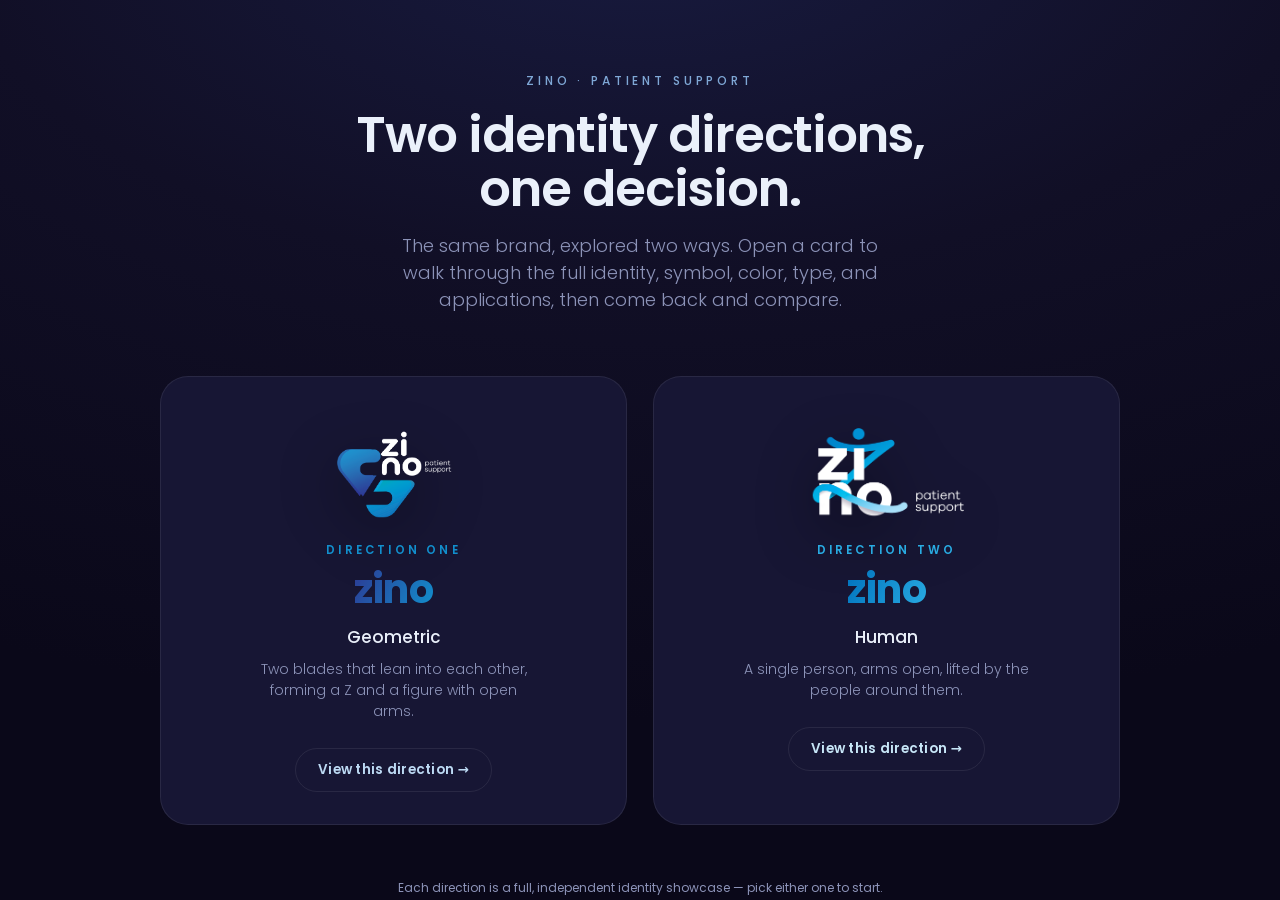
==== commit 82fa5a08: "جایگزینی لوگوهای دو کارت در صفحه‌ی انتخاب مسیر Zino تصاویر جدید لوگوی Geometric و Human (آپلودی کارب" ====
--- a/app/public/zino/index.html
+++ b/app/public/zino/index.html
@@ -390,7 +390,8 @@
 .hero .sub{margin-top:16px;max-width:46ch;color:var(--mut);font-weight:300;font-size:clamp(15px,1.7vw,18px);opacity:0;animation:rise .9s ease 1.5s forwards}
 .hero .eyebrow{opacity:0;animation:rise .9s ease 1s forwards;margin-bottom:20px}
 @keyframes rise{from{opacity:0;transform:translateY(16px)}to{opacity:1;transform:none}}
-.scroll{position:absolute;bottom:24px;left:50%;transform:translateX(-50%);z-index:2;font-size:11px;letter-spacing:.25em;text-transform:uppercase;color:var(--mut);opacity:0;animation:rise 1s ease 1.9s forwards}
+@keyframes scrollRise{from{opacity:0;transform:translate(-50%,16px)}to{opacity:1;transform:translateX(-50%)}}
+.scroll{position:absolute;bottom:24px;left:50%;transform:translateX(-50%);z-index:2;font-size:11px;letter-spacing:.25em;text-transform:uppercase;color:var(--mut);opacity:0;animation:scrollRise 1s ease 1.9s forwards}
 .scroll::after{content:&quot;&quot;;display:block;width:1px;height:32px;margin:10px auto 0;background:linear-gradient(var(--blue2),transparent);animation:pulse 1.8s ease-in-out infinite}
 @keyframes pulse{0%,100%{opacity:.3;transform:scaleY(.6)}50%{opacity:1;transform:scaleY(1)}}
 /* sections */
@@ -448,11 +449,13 @@
 .micro{margin-top:32px;color:var(--mut);font-size:12px;position:relative;z-index:2}
 .family{display:inline-flex;gap:8px;align-items:center;margin-top:14px;font-size:12px;color:var(--mut);position:relative;z-index:2}
 .family a{color:var(--blue2)}
-@media(prefers-reduced-motion:reduce){*{animation:none!important;transition:none!important} .hero .mark,.chips,.hero h1,.hero .sub,.hero .eyebrow,.scroll,.reveal{opacity:1!important;transform:none!important}}
+@media(prefers-reduced-motion:reduce){*{animation:none!important;transition:none!important} .hero .mark,.chips,.hero h1,.hero .sub,.hero .eyebrow,.reveal{opacity:1!important;transform:none!important} .scroll{opacity:1!important;transform:translateX(-50%)!important}}
 
 
 /* hero: full logo base (letters complete), blue figure fills in top-left -&gt; bottom-right */
 .markstage{position:relative;width:min(64vw,320px);aspect-ratio:760/704;filter:drop-shadow(0 30px 60px rgba(0,0,0,.5))}
+@media(max-height:760px){.hero{padding:64px 20px 90px}.markstage{width:min(48vw,220px)}.chips{margin-top:16px}.hero h1{margin-top:16px}.hero .sub{margin-top:10px}}
+@media(max-height:600px){.hero{padding:56px 20px 76px}.markstage{width:min(36vw,160px)}.hero .eyebrow{margin-bottom:12px}.chips{margin-top:12px}.hero h1{margin-top:12px}.hero .sub{margin-top:8px}.scroll{bottom:14px}}
 .markstage img{position:absolute;inset:0;width:100%;height:100%;object-fit:contain}
 .mk-base{opacity:0;animation:baseIn .9s ease .2s forwards}
 @keyframes baseIn{to{opacity:1}}
@@ -619,7 +622,7 @@
 
   &lt;div class=&quot;cards&quot;&gt;
     &lt;a class=&quot;card geo&quot; href=&quot;#geometric&quot; target=&quot;_parent&quot;&gt;
-      &lt;img class=&quot;mark&quot; src=&quot;[data-uri]&quot; alt=&quot;Zino geometric symbol&quot;/&gt;
+      &lt;img class=&quot;mark&quot; src=&quot;[data-uri]&quot; alt=&quot;Zino geometric symbol&quot;/&gt;
       &lt;div class=&quot;tag&quot;&gt;Direction One&lt;/div&gt;
       &lt;div class=&quot;zname&quot;&gt;zino&lt;/div&gt;
       &lt;div class=&quot;line&quot;&gt;Geometric&lt;/div&gt;
@@ -627,7 +630,7 @@
       &lt;span class=&quot;cta&quot;&gt;View this direction →&lt;/span&gt;
     &lt;/a&gt;
     &lt;a class=&quot;card hum&quot; href=&quot;#human&quot; target=&quot;_parent&quot;&gt;
-      &lt;img class=&quot;mark&quot; src=&quot;[data-uri]